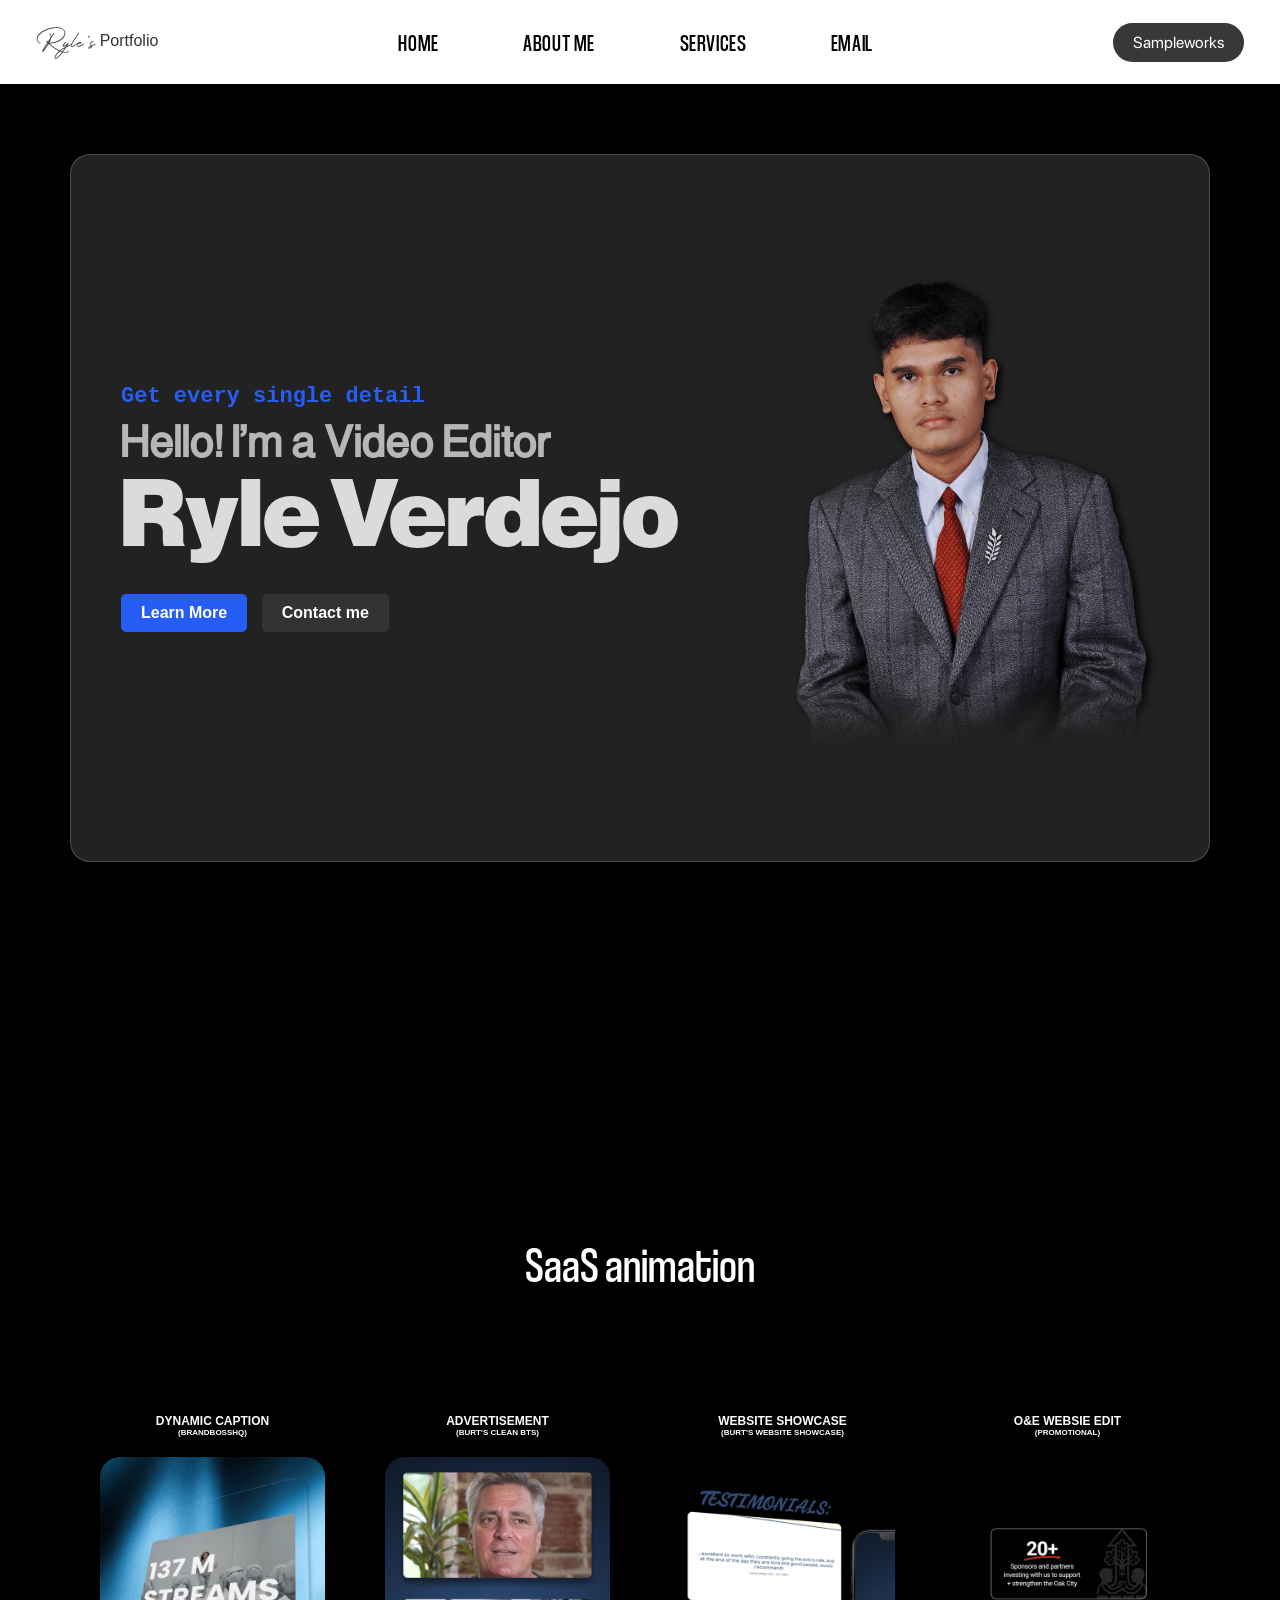
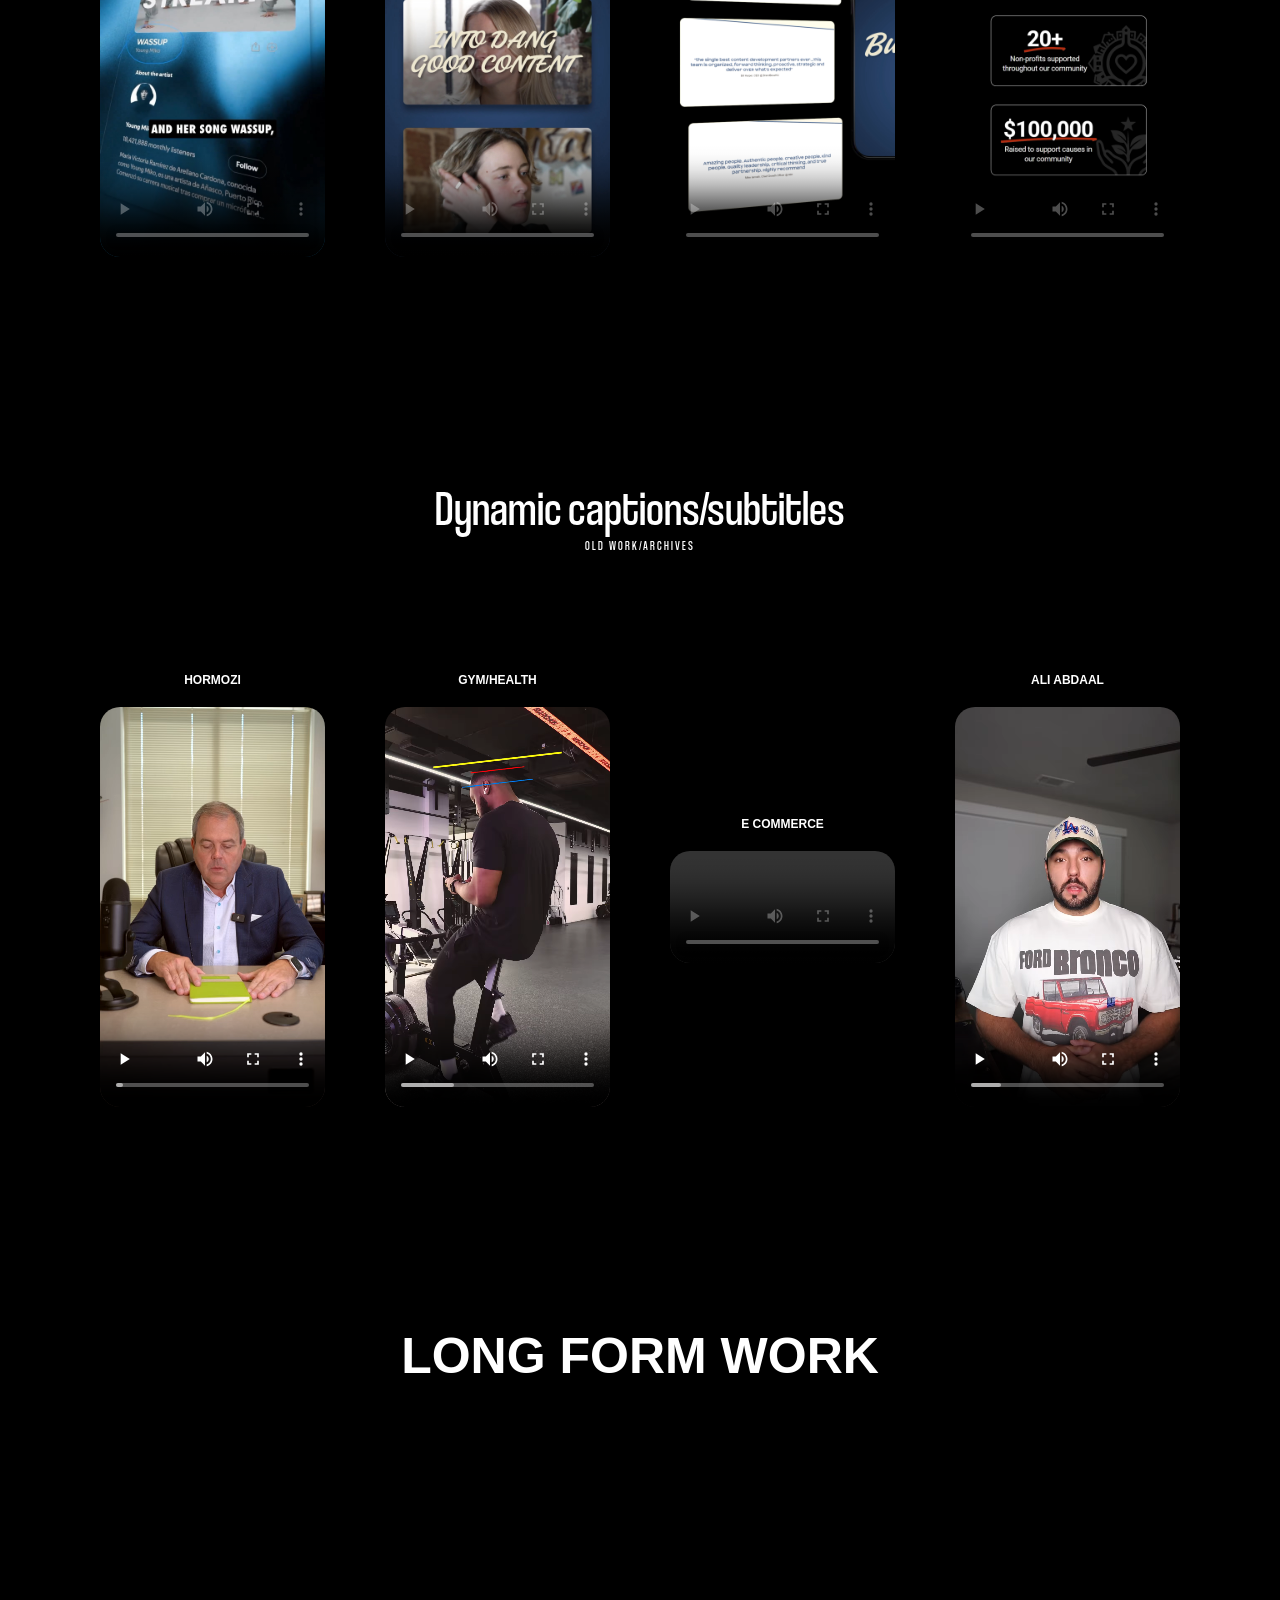
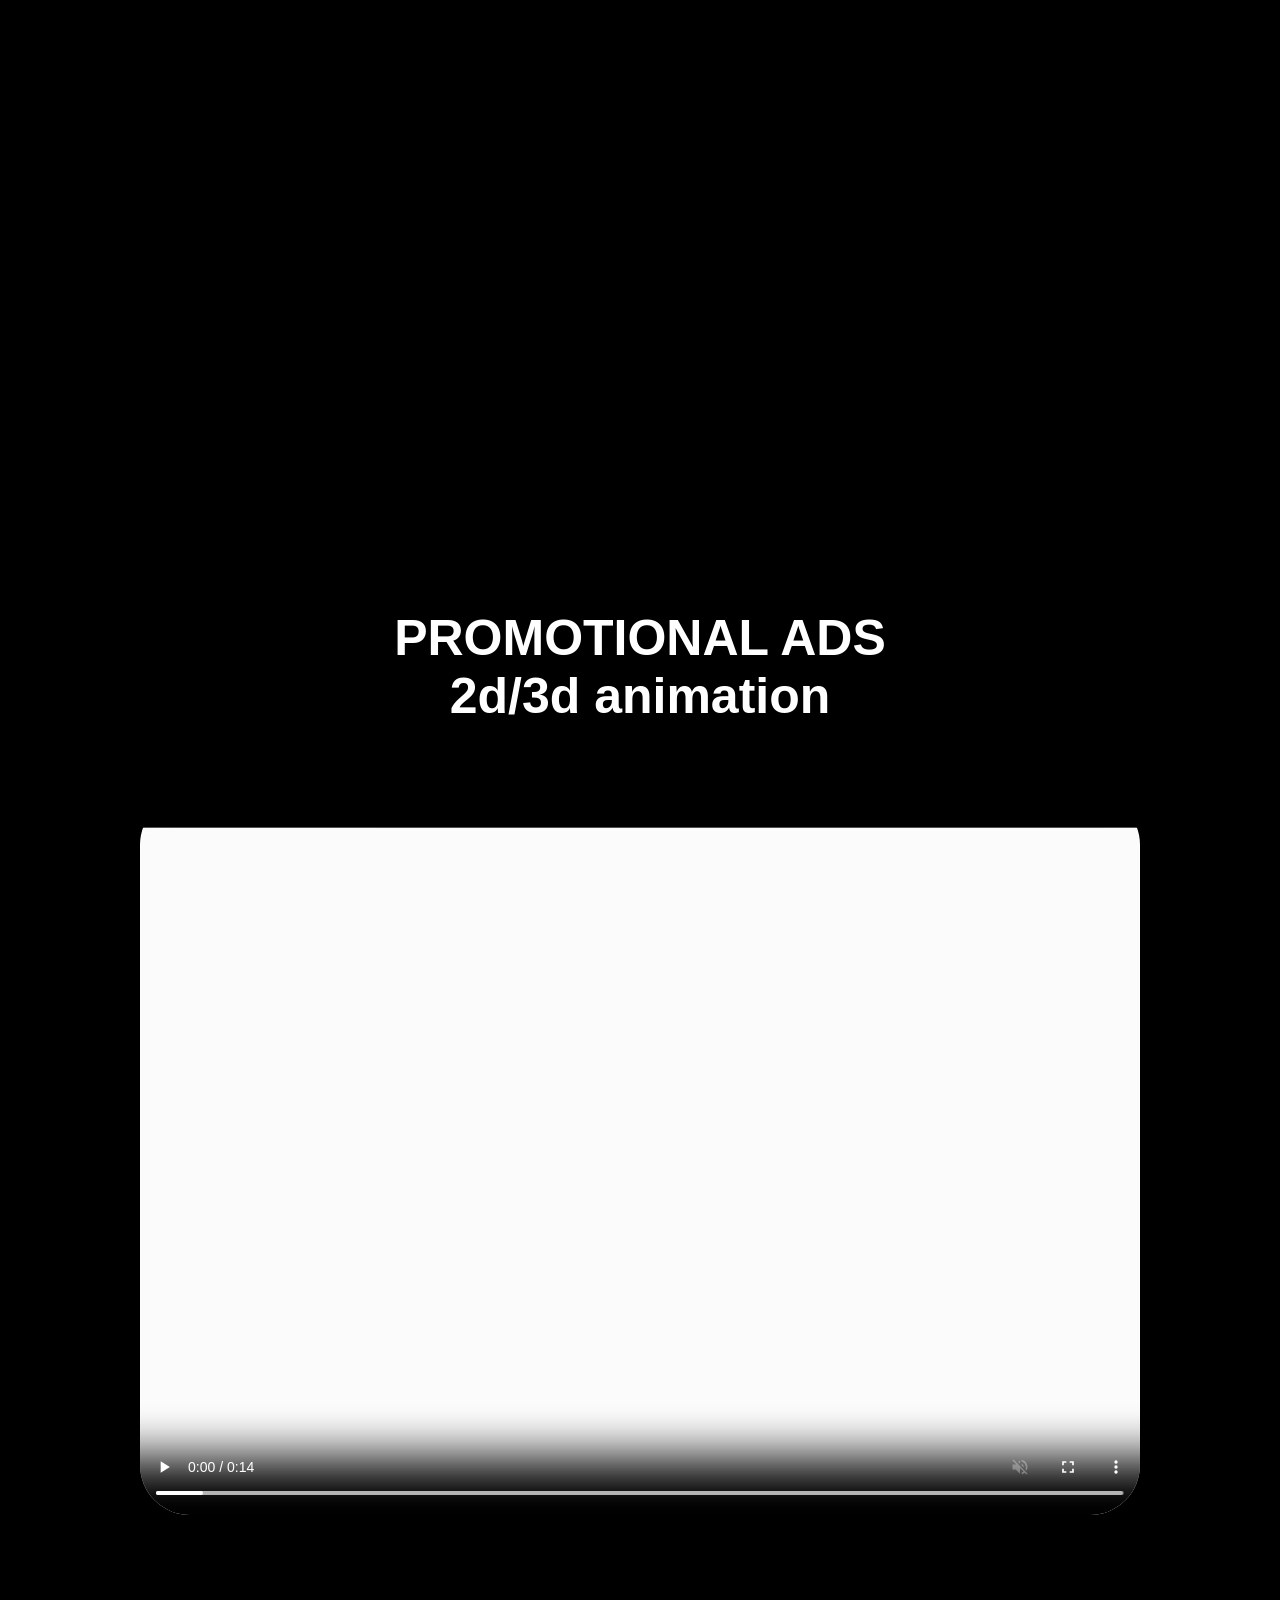
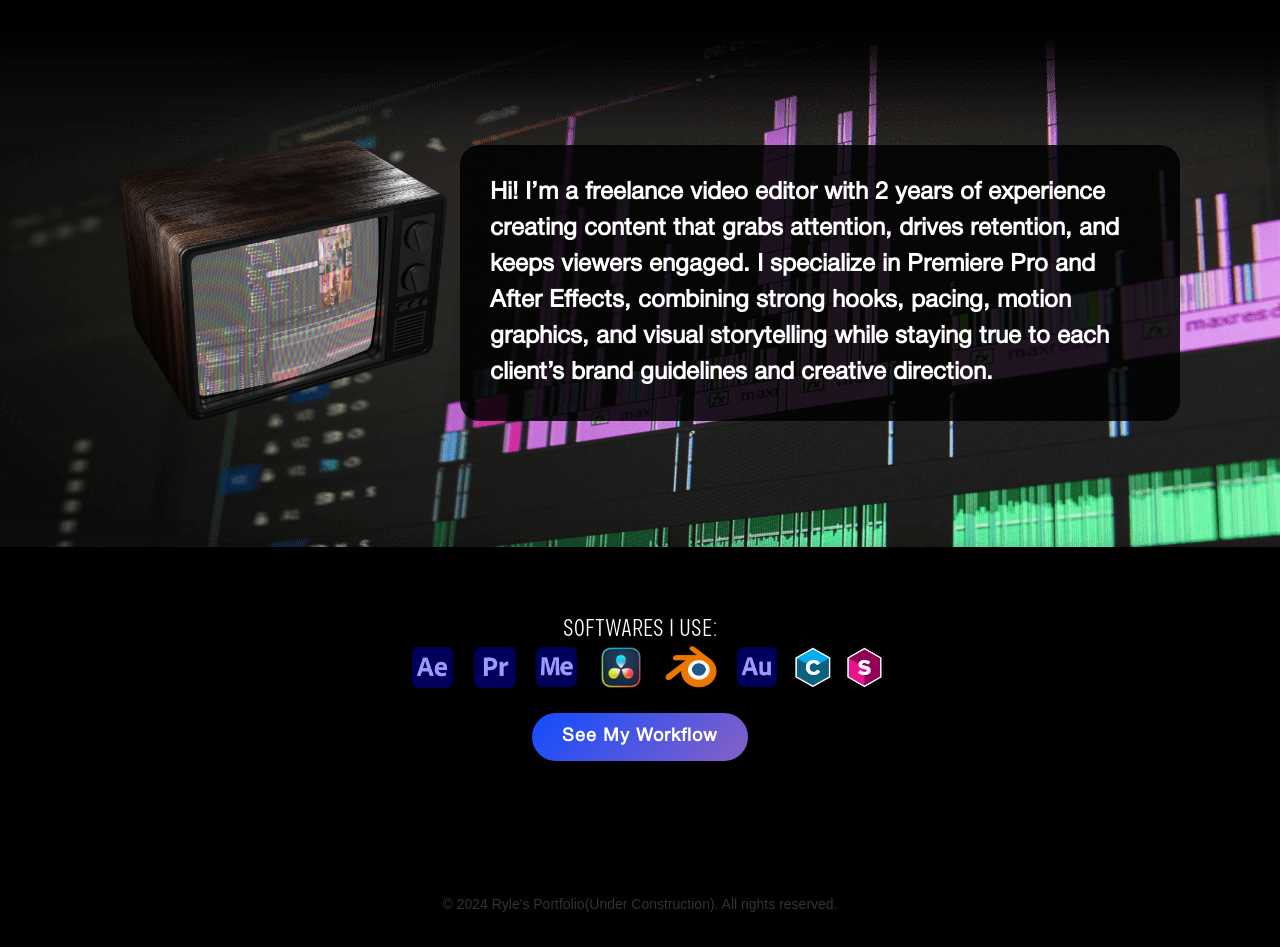
==== index.html @ 2f694807 "Update index.html" ====
<!DOCTYPE html>
<html lang="en">
<head>
    <meta name="viewport" content="width=device-width, initial-scale=1.0">
    <meta charset="UTF-8">
    <link rel="icon" type="image/png" href="IMAGES/favicons.png" sizes="192x192">
    <link rel="stylesheet" href="stylemainpage.css">
    <link rel="stylesheet" href="stylemediapage.css">
    <link rel="stylesheet" href="animationframes.css">
    <title>Ryle's Portfolio</title>
</head>
<body>

    <header>
        <p><span class="name-holder">Ryle&#39;s</span>  Portfolio</p>
        <nav class="navbar">
            <a href="index.html">home</a>
            <a href="ABOUTME.html">about&nbspme</a>
            <a href="SERVICES.html">services</a>
            <a href="mailto:devascreamyt@gmail.com">email</a>
        </nav>
        <a onclick="location.href='#styles-target'" class="cta-button">Sampleworks</a>
    </header>

    <div class="vidbgfr">
        <video autoplay loop muted plays-inline class="BackgroundVideo">
            <source src="IMAGES/Main 2 1.mp4" type="video/mp4" alt="background video">
        </video>
        </div>

    <section class="container">
        <div class="vidbg">
        <video autoplay loop muted plays-inline class="video-back">
            <source src="IMAGES/Comp 1.mp4" type="video/mp4" alt="background video">
        </video>
        <div class="hero">
            <div class="hero-text">
            <h5>Get every single detail</h5>
            <h1>Hello! I'm a Video Editor</h1>
            <h2>Ryle Verdejo</h2>
               <div class="hero-buttons">
                   <a href="ABOUTME.html" class="learn-more">Learn More</a>
                   <a href="mailto:devascreamyt@gmail.com" class="hire-me">Contact me</a>
               </div>
            </div>
            <div class="hero-image">            
                 <img src="IMAGES\dddd.png" alt="image of me">
            </div>
        </div>
    </div>
    </section>

    <section class="styles-container" id="styles-target">
    <div class="vids-title">
        <p>SaaS animation</p>
    </div>
        <div class="videocon">
            <div class="vidscontainer">
                <div class="vid-con">
                    <div class="overlaytext">
                        <h1>DYNAMIC CAPTION</h1>
                        <h4>(BrandBossHQ)</h4>
                    </div>
                <video loop class="first" poster="IMAGES/SAAS/thmbnl/Bbhq  Gap Video V2.mp4_snapshot_00.17.553.jpg" 
                controls controlsList="nodownload" oncontextmenu="return false;">
                    <source src="IMAGES/SAAS/Bbhq  Gap Video V2.mp4" type="video/mp4">
                    Your browser does not support the video tag.
                </video>
                </div>
                
                <div class="vid-con">
                    <div class="overlaytext">
                        <h1>ADVERTISEMENT</h1>
                        <h4>(Burt's Clean BTS)</h4>
                    </div>
                <video loop class="second" poster="IMAGES/SAAS/thmbnl/Burt's Clean Bts.mp4_snapshot_00.05.874.jpg" 
                controls controlsList="nodownload" oncontextmenu="return false;">
                    <source src="IMAGES/SAAS/Burt's Clean BTS.mp4" type="video/mp4">
                    Your browser does not support the video tag.
                </video>
                </div>

                <div class="vid-con">
                    <div class="overlaytext">
                        <h1>WEBSITE SHOWCASE</h1>
                        <h4>(Burt's Website Showcase)</h4>
                    </div>
                <video loop class="third" poster="IMAGES/SAAS/thmbnl/Burt's- Website Showcase V2.mp4_snapshot_00.19.311.jpg" 
                controls controlsList="nodownload" oncontextmenu="return false;">
                    <source src="IMAGES/SAAS/Burt's- Website Showcase V2.mp4" type="video/mp4">
                    Your browser does not support the video tag.
                </video>
                </div>

                <div class="vid-con">
                    <div class="overlaytext">
                        <h1>O&E&nbspWEBSIE&nbspEDIT</h1>
                        <h4>(PROMOTIONAL)</h4>
                    </div>
                <video loop class="fourth" poster="IMAGES/SAAS/thmbnl/O&E Website Edit 1.mp4_snapshot_00.02.558.jpg"
                controls controlsList="nodownload" oncontextmenu="return false;">
                    <source src="./IMAGES/SAAS/O&E Website Edit 1.mp4" type="video/mp4">
                    Your browser does not support the video tag.
                </video>
                </div>
            </div>
        </div>
    </section>

    <section class="styles-container" id="styles-target">
    <div class="vids-title">
        <p>Dynamic captions/subtitles</p>
        <p class="subdes">OLD&nbsp;WORK/ARCHIVES</p>
    </div>
        <div class="videocon">
            <div class="vidscontainer">

                <div class="vid-con">
                    <div class="overlaytext">
                        <h1>HORMOZI</h1>
                    </div>
                <video loop class="first" controls controlsList="nodownload" oncontextmenu="return false;">
                    <source src="IMAGES/Renders.webm" type="video/mp4">
                    Your browser does not support the video tag.
                </video>
                </div>
                
                <div class="vid-con">
                    <div class="overlaytext">
                        <h1>GYM/HEALTH</h1>
                    </div>
                <video loop class="second" controls controlsList="nodownload" oncontextmenu="return false;">
                    <source src="IMAGES/Gym7.webm" type="video/webm">
                    Your browser does not support the video tag.
                </video>
                </div>

                <div class="vid-con">
                    <div class="overlaytext">
                        <h1>E&nbspCOMMERCE</h1>
                    </div>
                <video loop class="third" controls controlsList="nodownload" oncontextmenu="return false;">
                    <source src="IMAGES/Video4revs1.webm" type="video/mp4">
                    Your browser does not support the video tag.
                </video>
                </div>

                <div class="vid-con">
                    <div class="overlaytext">
                        <h1>Ali&nbspAbdaal</h1>
                    </div>
                <video loop class="fourth" controls controlsList="nodownload" oncontextmenu="return false;">
                    <source src="./IMAGES/Hgfali2.webm" type="video/webm">
                    Your browser does not support the video tag.
                </video>
                </div>
            </div>
        </div>
    </section>
    
    <div class="promotional-longformwork">
        <h1>LONG&nbspFORM&nbspWORK</h1>
        <iframe class="YT-VIDEO" width="1280" height="720" src="https://www.youtube-nocookie.com/embed/3BoV6iUyVvk?si=xBl_cCiEMgSk_nOb" title="YouTube video player" frameborder="0" allow="accelerometer; autoplay; clipboard-write; encrypted-media; gyroscope; picture-in-picture; web-share" referrerpolicy="strict-origin-when-cross-origin" allowfullscreen></iframe>
    </div>

    <div class="promotional">
        <h1>PROMOTIONAL&nbspADS</h1>
        <h3>2d/3d&nbspanimation</h3>
        <video autoplay loop muted class="myanimation" controls controlsList="nodownload" oncontextmenu="return false;">
            <source src="IMAGES/gotyme.webm" type="video/mp4">
            Your browser does not support the video tag.
        </video>
    </div>

    <section class="aboutme-container">
        <div class="abtimg">
            <img src="IMAGES/ABOUTME.png">
        </div>
        <div>
            <div class="abtme-text">
                <h1>Hi! I’m a freelance video editor with 2 years of experience creating content that grabs attention, 
                    drives retention, and keeps viewers engaged. I specialize in Premiere Pro and After Effects, combining 
                    strong hooks, pacing, motion graphics, and visual storytelling while staying true to each 
                    client’s brand guidelines and creative direction.
                </h1>
            </div>
        </div>
    </section>

    <section class="appsimages-container">
        <p>softwares i use:</p>
        <div class="appsimages">
             <img src="IMAGES/AELOGO.png" class="ae">
             <img src="IMAGES/PRLOGO.png" class="pr">
             <img src="IMAGES/MELOGO.png" class="me">
             <img src="IMAGES/DAVINCILOGO.png" class="davinci">
             <img src="IMAGES/BLENDERLOGO.png" class="blender">
             <img src="IMAGES/AULOGO.png" class="au">
             <img src="IMAGES/BCC.png" class="bcc">
             <img src="IMAGES/SAPLOGO.png" class="sap">
        </div>
        <div class="cta-con">
            <a href="#" class="cta-button3" onclick="alert('Not available for now'); return false;">
                See My Workflow
            </a>
        </div>
    </section>
    
    <footer class="footer">
        <p>&copy; 2024 Ryle's Portfolio(Under Construction). All rights reserved.</p>
    </footer>
    
    

</body>
</html>
---- stylemainpage.css ----
@font-face {
    font-family: 'coolvetica';
    font-style: normal;
    src: url(FONTS/FONT/coolvetica\ condensed\ rg.otf)
}
@font-face {
    font-family: 'sfpro';
    src: url(FONTS/FONT/SFPRODISPLAYREGULAR.OTF);
}

@font-face {
    font-family: 'hdcolton';
    src: url(FONTS/FONT/HDColton-CompLight.otf);
}

@font-face {
    font-family: 'helvetica';
    src: url(FONTS/FONT/HelveticaNeueRoman.otf);
}

@font-face {
    font-family: 'brothersignature';
    src: url(FONTS/FONT/BrotherSignature-7BWnK.otf);
}

@font-face {
    font-family: 'EuropaBold';
    src: url(FONTS/FONT/EuropaGroteskSH-Bol.otf);
}

@font-face {
    font-family: 'EuropaRegular';
    src: url(FONTS/FONT/EuropaGroteskSH-Reg.otf);
}

html {
    scroll-behavior: smooth;
}

* {
    margin: 0;
    max-width: 100%;
    box-sizing: border-box;
}

body {
    touch-action: auto;
    font-family: Arial, sans-serif;
    background-color: #000000;
    color: #333;
}

/* Header */
header {
    position: sticky;
    top: 0;
    z-index: 1000;
    background-color: #ffffff;
    display: flex;
    justify-content: center;
    align-items: center;
    padding: 20px;
}

header p {
    position: relative;
    right: 200px;
}

.name-holder {
    font-family: 'brothersignature';
    color: rgb(56, 56, 56);
    font-size: 26px;
}

.navbar a {
    color: #000000;
    letter-spacing: 0.6px;
    font-family: 'coolvetica';
    font-size: 1.5em;
    text-transform: uppercase;
    margin: 0 30px;
    text-decoration: none;
    background-color: #ffffff;
    padding: 10px;
    border-radius: 50px;
    transition: all 0.3s ease-in-out;
    cursor: pointer;
    position: relative;
}

.navbar a:hover {
    padding: 10px;
    border-radius: 50px;
}

.navbar a::after {
    content: "";
    position: absolute;
    left: 50%;
    bottom: 5px;
    width: 3px;
    height: 3px;
    background-color: black;
    border-radius: 50%;
    opacity: 0;
    transition: opacity 0.3s ease-in-out, transform 0.3s ease-in-out;
    transform: translateX(-50%) scale(0);
}

.navbar a:hover::after {
    opacity: 1;
    transform: translateX(-50%) scale(1);
}

.cta-button {
    position: relative;
    left: 200px;
    font-family: 'sfpro';
    background-color:#383838;
    color: #ffffff;
    padding: 10px 20px;
    border-radius: 50px;
    text-decoration: none;
    cursor: pointer;
    transition: 0.2s ease-in-out;
}

.cta-button:hover{
    background-color:#00005b;
    color: #9a9aff;
}

.vidbgfr {
    position: absolute;
    width: 200%;
    height: 1000px;        /* set to whatever height you want this hero section to be */
    overflow: hidden;
    background: #000;
    opacity: 15%;
}

.BackgroundVideo {
    position: absolute;
    top: 0;
    left: 0;
    width: 100%;
    height: 100%;
    object-fit: cover;    /* fills the section completely, cropping if needed */
}

.vidbg {
    position: relative;
    display: block;
}

.video-back {
    justify-content: center;
    align-items: center;
    position: absolute;
    right: 0;
    bottom: 0;
    z-index: -1;
}

.container {
    width: 100%;
    max-width: 1200px;
    margin: 0 auto;
    margin-top: 40px;
    padding: 30px;
    text-align: center;
    animation: popOut-1 0.4s ease;
}


.hero {
    display: flex;
    align-items: center;
    justify-content: space-between;
    padding: 50px;
    background-color: #ffffffab;
    border-radius: 10px;
    box-shadow: 0 4px 8px rgba(0, 0, 0, 0.1);
    margin-bottom: 30%;

    background: rgba(255, 255, 255, 0.134);   /* transparent white tint */
    backdrop-filter: blur(12px);              /* blurs the video behind it */
    -webkit-backdrop-filter: blur(12px);      /* Safari support */
    border-radius: 20px;                      /* rounded corners, typical of glass UI */
    border: 1px solid rgba(255, 255, 255, 0.2); /* subtle edge highlight */
    box-shadow: 0 8px 32px rgba(0, 0, 0, 0.2);   /* soft depth */
}

.hero-text {
    max-width: 600px;
    text-align: left;
}

.hero h5 {
    font-family: monospace;
    font-size: 22px;
    color: #265df5;
    margin-bottom: 10px;
}

.hero h1 {
    font-family: 'EuropaRegular';
    font-stretch: wider;
    letter-spacing: 2px;
    font-size: 46px;
    color: #b8b7b7;
}
.hero h2 {
    font-family: 'EuropaBold';
    font-size: 100px;
    color: #dbdbdb;
    margin-bottom: 20px;
}

.hero-buttons a {
    display: inline-block;
    margin-right: 10px;
    padding: 10px 20px;
    border-radius: 5px;
    cursor: pointer;
    text-decoration: none;
    font-weight: bold;
    color: #fff;
}

.learn-more {
    background-color: #265df5;
    transition: 0.2s ease-in-out;
}

.learn-more:hover {
    background-color: #570000;
    opacity: 50%;
    scale: 80%;
}

.hire-me {
    background-color: #333;
    transition: 0.2s ease-in-out;
}

.hire-me:hover {
    background-color: #110096ac;
    opacity: 50%;
    scale: 80%;
}

/* Image styling */
.hero-image img {
    width: 400px;
    border-radius: 10px;
    align-items: center;
}

/* for animation*/
.styles-container, .promotional, .appsimages-container {
    animation: popOut-2 ease-in-out;
    animation-timeline: view();
    animation-range: entry 0%;
}

.styles-container {
    margin-bottom: 100px;
    background-image: linear-gradient(to bottom);
}

.vids-title {
    position: relative;
}

.vids-title p {
    font-family: 'coolvetica', sans-serif; /* fallback if custom font fails */
    font-size: 50px;
    color: #fff;
    text-align: center;
}

.vids-title .subdes {
    font-size: 13px;
    letter-spacing: 2px;
}

.videocon {
    display: flex;
    justify-content: center; 
    align-items: center; 
}

.vidscontainer video {
    display: block;
    width: 100%;
    height: auto;          /* keeps the video's own shape, no stretching */
    max-height: 80vh;      /* stops tall vertical videos from running off screen */
    object-fit: contain;
    border-radius: 20px;
    background: #000;
}

.vidscontainer {
    padding: 100px;
    
    padding-bottom: 100px;
    display: flex;
    justify-content: center; 
    align-items: center;
    gap: 60px;
}

.vid-con{
    position: relative;
    width: 100%;
    max-width: 600px; /* Adjust as needed */
    margin: 20px auto;
}

.vid-con {
    position: relative;
    width: 100%;
    max-width: 600px;
    margin: 20px auto;
}

.vid-con video {
    display: block;
    width: 100%;
    height: auto;          /* keeps the video's own shape, no stretching */
    max-height: 80vh;      /* stops tall vertical videos from running off screen */
    object-fit: contain;
    border-radius: 20px;
    background: #000;
}

.overlaytext {
    position: relative;
    text-align: center;
    color: rgb(255, 255, 255);
    text-transform: uppercase;
    margin-bottom: 20px;
    font-size: 8px;
}

.first, .second, .third, .fourth {
    display: block;
    width: 100%;
    max-width: 300px;
    height: auto;           /* keeps the video's own shape */
    object-fit: contain;    /* never crops your edits */
    border-radius: 15px;
    background: #000;
}

.promotional-longformwork {
    position: relative;
    align-items: center;
    text-align: center;
    margin-bottom: 100px
}

.promotional-longformwork h1,h3 {
    font-size: 50px;
    top: 20px;
    color: #fff;
    vertical-align: top;
}

.YT-VIDEO {
    padding-top: 5%;
}

.promotional {
    position: relative;
    align-items: center;
    text-align: center;
    margin-bottom: 100px;
}

.promotional h1,h3 {
    font-size: 50px;
    top: 20px;
    color: #fff;
    vertical-align: top;
}

.myanimation {
    position: relative;
    margin-top: 70px;
    width: 100%;
    max-width: 1000px;
    border-radius: 50px;
}

.aboutme-container {
    background-image: url(IMAGES/videditts.png);
    background-size: 1920px 720px;
    display: flex;
    justify-content: center;
    align-items: center;
    padding: 100px;
    margin: 0 auto; 
    max-width: 2000px; 
}

.abtimg img{
    width: 160%;
    margin-left: -100px;
    max-width: 5000px;
}

.abtme-text {
    background-color: #000000db;
    line-height: 36px;
    border-radius: 20px;
    padding: 30px;
    font-family: 'helvetica';
    color: #fff;
}

.appsimages-container {
    max-width: 2000px;
    display: block;
    margin: 0 auto;
    padding-top: 5%;
}

.appsimages-container p {
    text-transform: uppercase;
    font-size: 24px;
    font-family: 'hdcolton';
    color: #fff;
    text-align: center;
    justify-content: center;
}

.appsimages {
    display: flex;
    align-items: center;
    justify-content: center;
}

.ae {
    width: 5%;
    margin-left: 10px;
    margin-right: 0px;
}

.pr {
    width: 3.25%;
    margin-left: 10px;
    margin-right: 10px;
}

.me {
    width: 3.2%;
    margin-left: 10px;
    margin-right: 10px;
}

.davinci {
    width: 3.8%;
    margin-left: 10px;
    margin-right: 10px;
}

.blender {
    width: 4%;
    margin-left: 10px;
    margin-right: 10px;
}

.au {
    width: 3.2%;
    margin-left: 10px;
    margin-right: 10px;
}

.bcc {
    width: 4%;
    margin-left: 0px;
    margin-right: 0px;
}

.sap {
    width: 4%;
    margin-left: 0px;
    margin-right: 0px;
}

.cta-con {
    text-align: center;
    padding-top: 20px;
    padding-bottom: 100px;
}

.cta-button3 {
    cursor: pointer;
    display: inline-block;
    padding: 15px 30px;
    letter-spacing: 1px;
    font-family: 'helvetica';
    font-size: 18px;
    font-weight: bold;
    color: white;
    background: linear-gradient(135deg, #104cff, #ff758c);
    border: none;
    border-radius: 50px;
    text-decoration: none;
    transition: all 0.2s ease-in-out;
    background-size: 200% 200%;
    box-shadow: 0 0px 0px rgba(255, 117, 140, 0.3);
}

.cta-button3:hover {
    
    transform: scale(1.05);
    box-shadow: 0 6px 15px rgba(255, 117, 140, 0.5);
    background-position: right center; 
}

.footer {
    background-color: #000000;
    color: white;
    padding:30px 0;
    text-align: center;
}

.footer a {
    color: #ffffff;
    text-decoration: none;
    margin: 0 10px;
    font-size: 14px;
}

.footer a:hover {
    text-decoration: underline;
}

.footer p {
    color: #333;
    margin: 5px 0;
    font-size: 14px;
}
---- stylemediapage.css ----
@font-face {
    font-family: 'coolvetica';
    font-style: normal;
    src: url(FONTS/FONT/coolvetica\ condensed\ rg.otf)
}
@font-face {
    font-family: 'sfpro';
    src: url(FONTS/FONT/SFPRODISPLAYREGULAR.OTF);
}

@font-face {
    font-family: 'hdcolton';
    src: url(FONTS/FONT/HDColton-CompLight.otf);
}

@font-face {
    font-family: 'helvetica';
    src: url(FONTS/FONT/HelveticaNeueRoman.otf);
}

@font-face {
    font-family: 'brothersignature';
    src: url(FONTS/FONT/BrotherSignature-7BWnK.otf);
}

@font-face {
    font-family: 'EuropaBold';
    src: url(FONTS/FONT/EuropaGroteskSH-Bol.otf);
}

@font-face {
    font-family: 'EuropaRegular';
    src: url(FONTS/FONT/EuropaGroteskSH-Reg.otf);
}


@media (max-width: 768px) {

    html, body {
    overflow-x: hidden;
    max-width: 100%;
}

* {
    box-sizing: border-box;
}
    header {
        flex-direction: column;
        position: sticky;
        top: 0;
        z-index: 1000;
        background-color: #ffffff;
        display: flex;
        justify-content: center;
        align-items: center;
        padding: 20px;
    }

    header p, .name-holder {
        display: inline-block;
        left: 0;
        display: inline-block;
        font-size: 20px;
        display: none;
    }
     
    .navbar {
        display: flex;
        justify-content: center;
        text-decoration: none;
    }

    .navbar a {
        display: flex;
        padding: 10px;
        width: 100%;
        text-align: center;
        font-size: 25px;
        margin: 7px;
    }

    .cta-button {
        display: block;
        text-align: center;
        margin: 0px;
        left: 0;
    }
    
    .container {
        margin-top: 0;
    }

    .hero {
        flex-direction: column;
        text-align: center;
    }

    .hero h1{
        font-size: 30px;
    }

    .hero h2{
        font-size: 50px;
    }

    .hero h5{
        font-size: 18px;
    }

    .hero-buttons a {
        padding: 8px 16px;
        font-size: 12px;
    }

    .vidbg video {
        opacity: 0%;
    }

    .vidbgfr {
       position: absolute;
       width: 200%;
       height: 700px;        /* set to whatever height you want this hero section to be */
       overflow: hidden;
       background: #000;
       opacity: 15%;
    }

    .hero-image img {
        width: 60%;
        height: auto;
    }
    
    .styles-container {
        margin: 0;
        background-color: #000000;
        display: flex;
        justify-content: center;
        align-items: center;
        padding: 40px 0;
    }
    
    .vids-title {
        position: absolute;
        left: 0;
        width: 100%;
        text-align: center;
        z-index: 2;
        padding-bottom: 950px;
}

    .vids-title p {
        font-family: 'coolvetica';
        font-size: 28px;
        text-transform: uppercase;
        color: #fff;
        margin: 0;
}

    .vidscontainer {
        margin: 0;
        display: grid;
        grid-template-columns: repeat(2, 1fr); 
        grid-template-rows: repeat(2, auto); 
        gap: 40px; 
        max-width: 2000px;
        padding: 40px;
    }
    
    .titles {
        display: none;
    }

    .overlaytext h1{
        font-size: 10px;
    }

    .first,
    .second,
    .third,
    .fourth {
        width: 100%; 
        max-width: 100%;
        border-radius: 10px; 
    }

    .promotional-longformwork h1{
        font-size: 30px;
    }

    .promotional {
        margin-bottom: 0px;
    }

    .promotional h1, h3 {
        font-size: 30px;
    }

    .myanimation {
        border-radius: 0px;
        width: 100%;
    }
    
    .aboutme-container {
        background-size: cover; 
        background-position: center; 
        flex-direction: column;
        text-align: center;
        padding: 50px 20px; 
    }

    .abtimg img {
        width: 90%; 
        max-width: 300px; 
        margin: 0 auto; 
    }

    .abtme-text {
        padding: 20px; 
        font-size: 10px; 
        line-height: 28px;
    }

    .appsimages-container p{
        text-transform: uppercase;
        font-size: 50px;
        font-family: 'hdcolton';
        color: #fff;
        text-align: center;
        justify-content: center;
    }

    .appsimages {
        display: flex;
        flex-wrap: wrap; 
        justify-content: center;
        align-items: center;
        gap: 15px; 
    }
    
    .appsimages img {
        min-width: 20px; 
        min-height: 20px; 
        object-fit: contain; 
        display: flex; 
    }
    
    .ae {
        width: 6%;
        margin-left: 0;
        margin-right: -5px;
    }

    .pr {
        width: 3.25%;
        margin-left: 0;
        margin-right: 0;
    }
    
    .me {
        width: 3.2%;
        margin-left: 0;
        margin-right: 0;
    }
    
    .davinci {
        width: 3.8%;
        margin-left: 0;
        margin-right: 0;
    }
    
    .blender {
        width: 4%;
        margin-left: 0;
        margin-right: 0;
    }
    
    .au {
        width: 3.2%;
        margin-left: 0;
        margin-right: -5px;
    }
    
    .bcc {
        width: 5%;
        margin-left: 0;
        margin-right: -5px;
    }
    
    .sap {
        width: 5%;
        margin-left: -5px;
        margin-right: -10px;
    }

    .cta-con {
        text-align: center;
        padding-top: 20px;
        padding-bottom: 100px;
    }

    .cta-button3 {
        width: 80%; 
        font-size: 16px; 
        padding: 12px 20px;
    }

    .footer {
        text-align: center;
    }

    .footer div {
        display: flex;
        flex-direction: column;
        gap: 10px;
    }
}
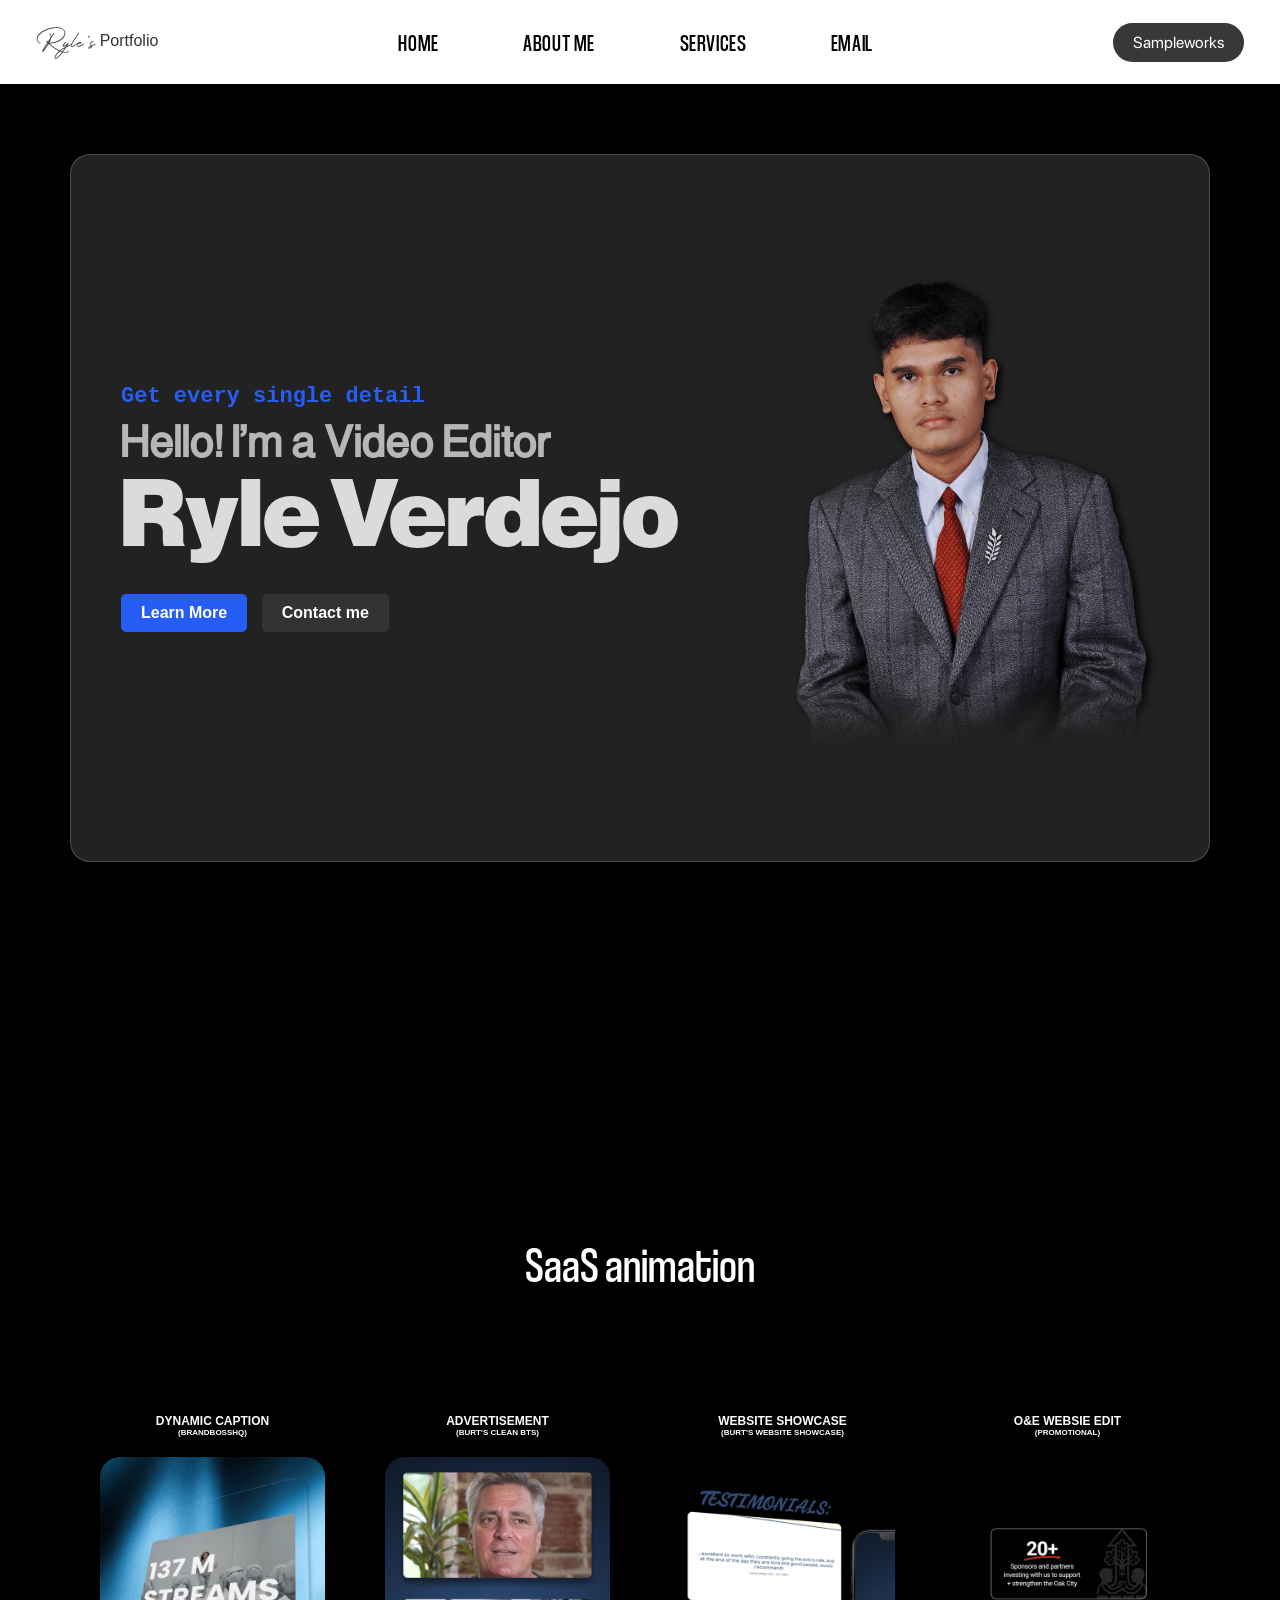
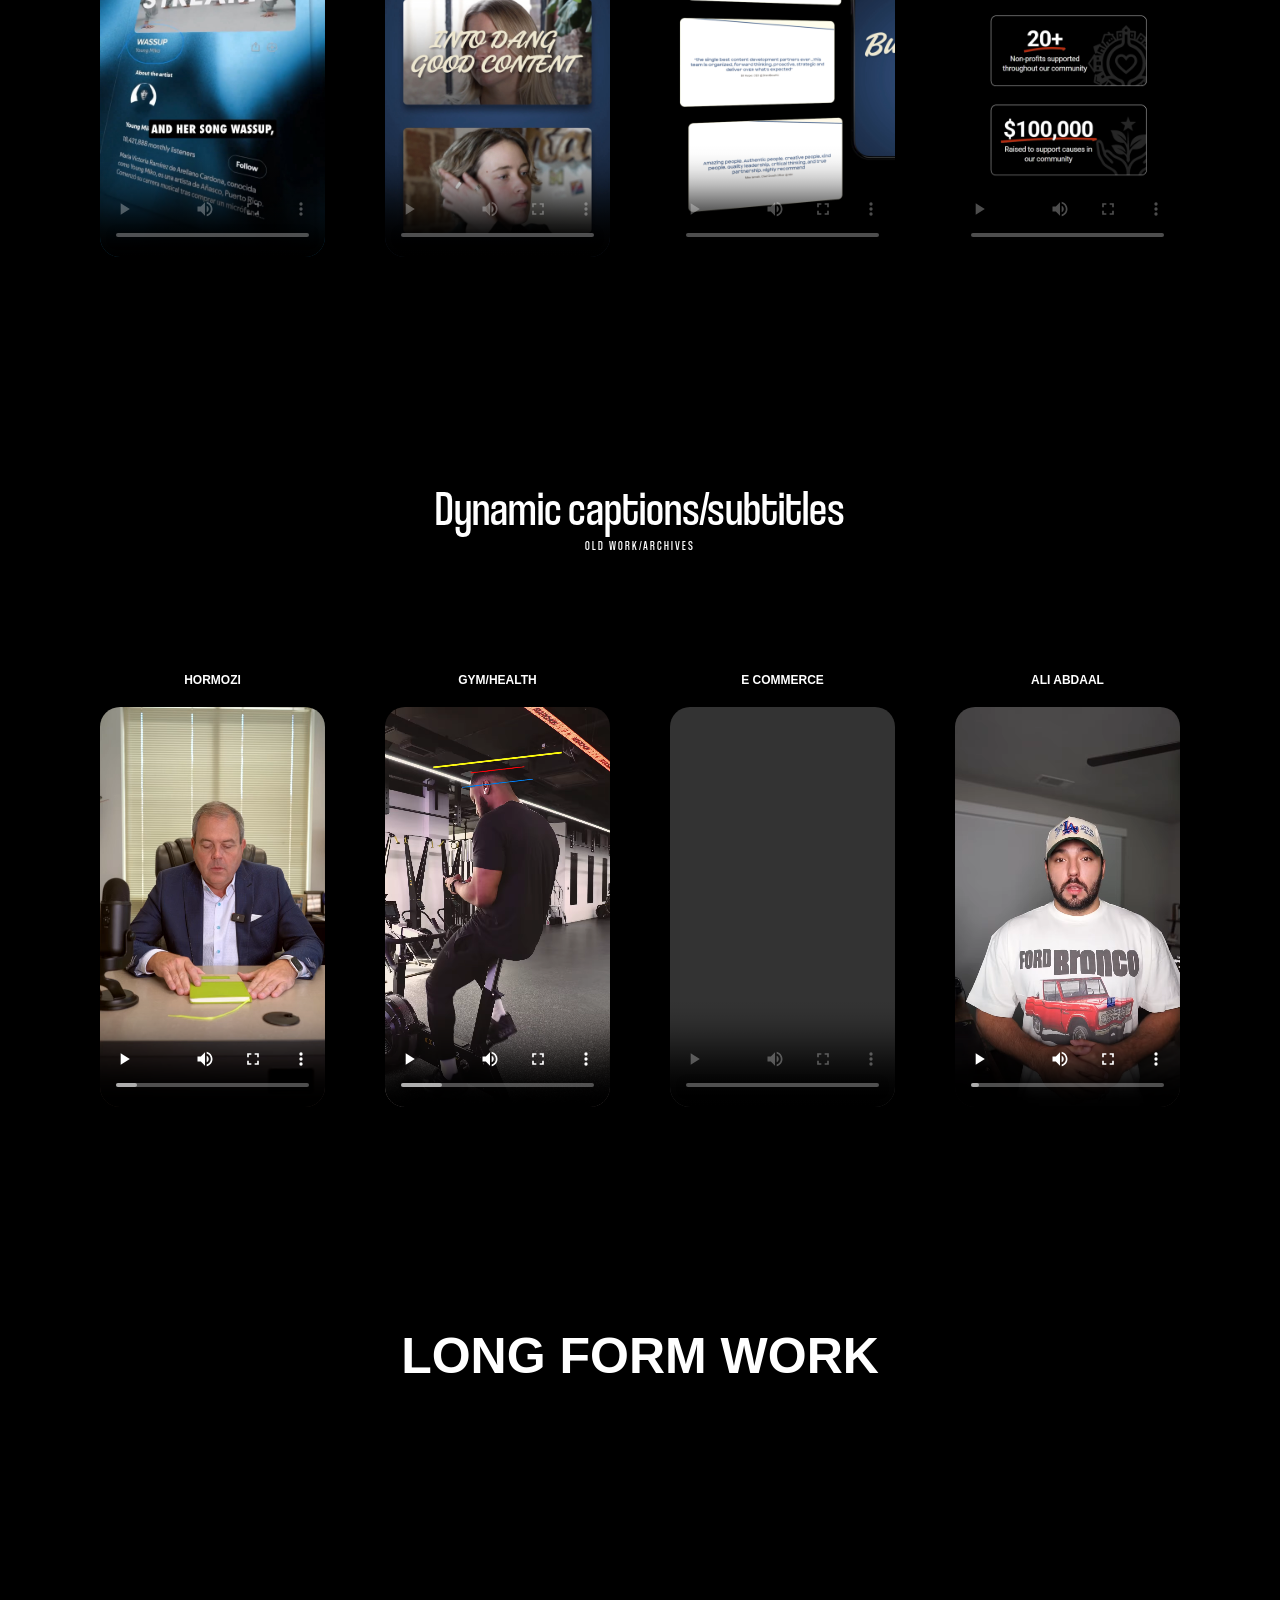
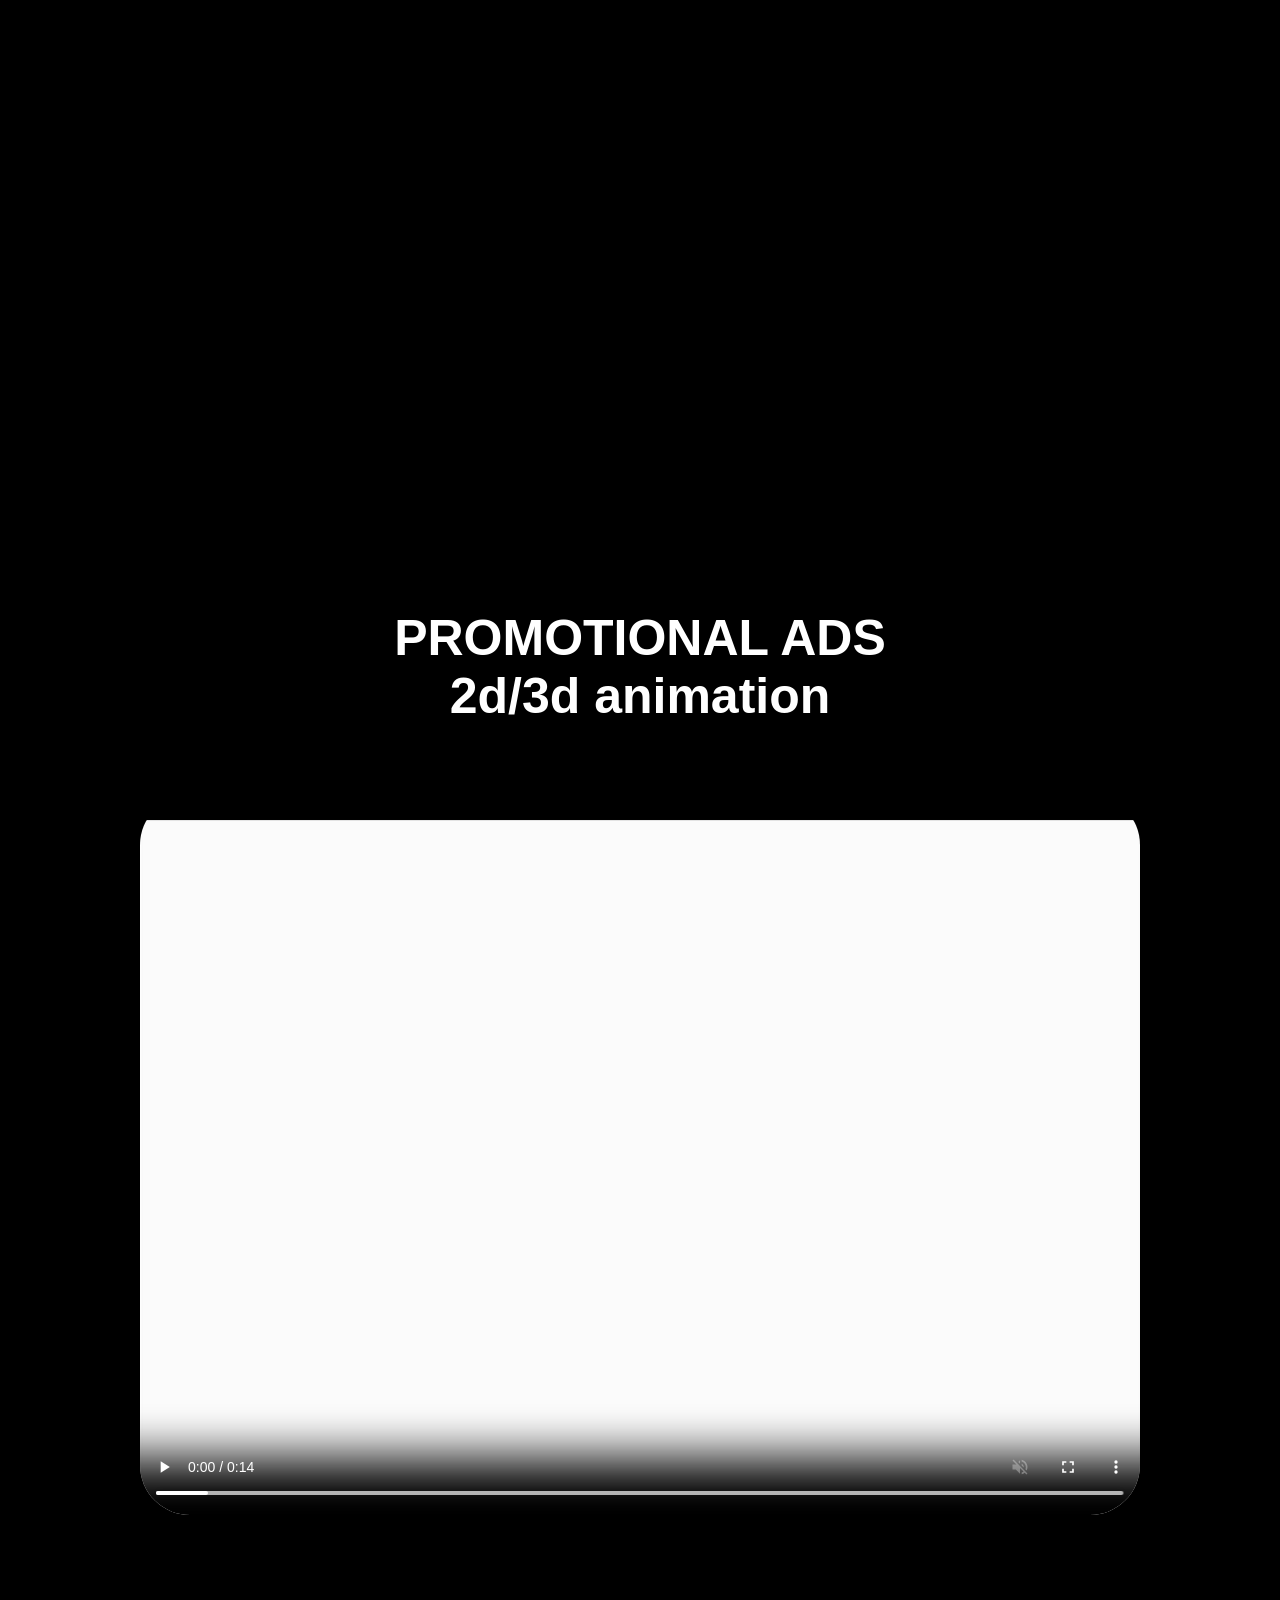
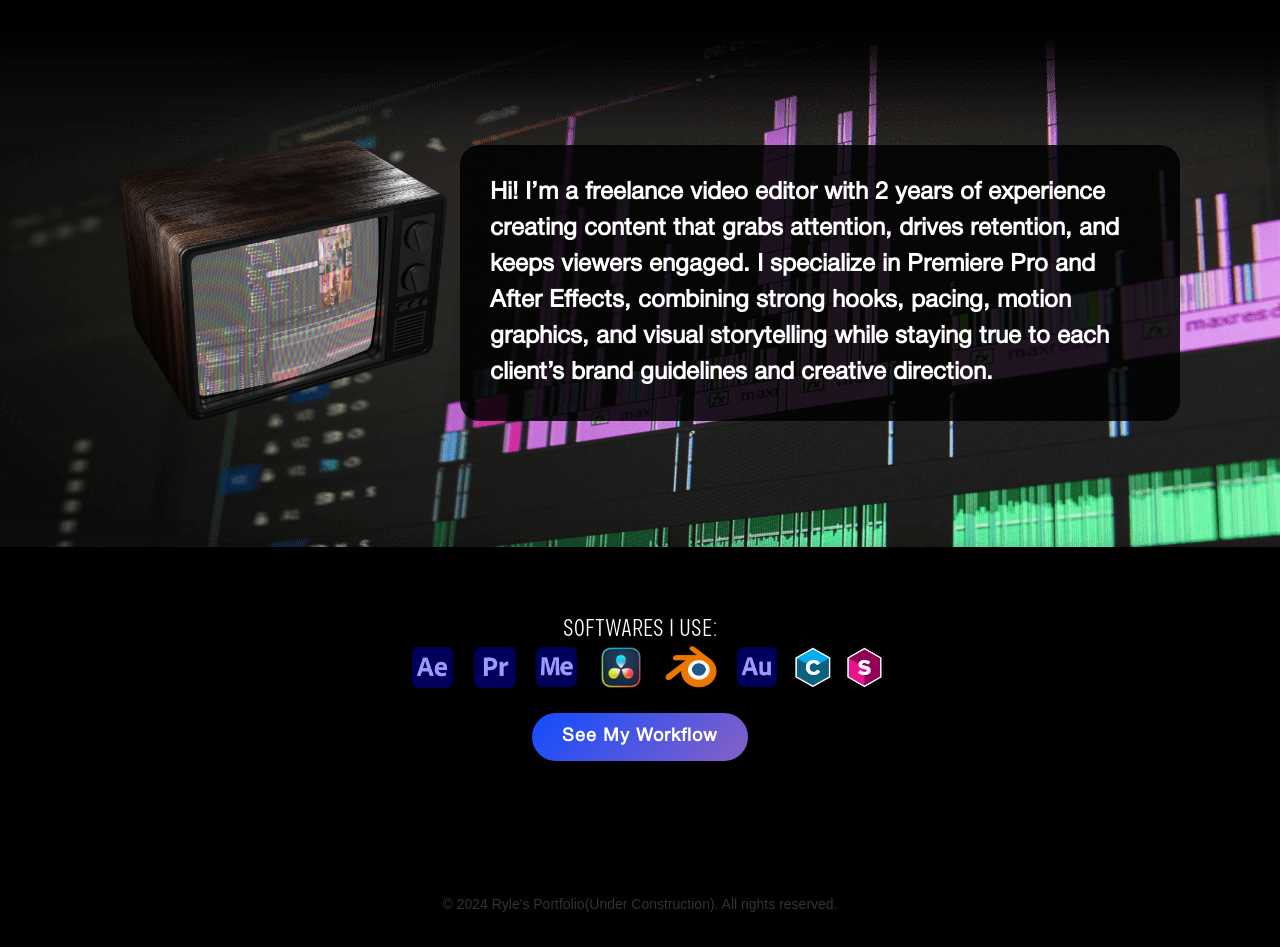
==== commit e4aae413: "Update index.html" ====
--- a/index.html
+++ b/index.html
@@ -75,7 +75,7 @@
                     </div>
                 <video loop class="second" poster="IMAGES/SAAS/thmbnl/Burt's Clean Bts.mp4_snapshot_00.05.874.jpg" 
                 controls controlsList="nodownload" oncontextmenu="return false;">
-                    <source src="IMAGES/SAAS/Burt's Clean BTS.mp4" type="video/mp4">
+                    <source src="IMAGES/SAAS/Burt's Clean Bts.mp4" type="video/mp4">
                     Your browser does not support the video tag.
                 </video>
                 </div>
--- a/stylemainpage.css
+++ b/stylemainpage.css
@@ -295,10 +295,11 @@
 .vidscontainer video {
     display: block;
     width: 100%;
-    height: auto;          /* keeps the video's own shape, no stretching */
-    max-height: 80vh;      /* stops tall vertical videos from running off screen */
-    object-fit: contain;
-    border-radius: 20px;
+    max-width: 300px;
+    aspect-ratio: 9 / 16;   /* match your video: 16 / 9 for landscape, 1 / 1 for square */
+    height: auto;
+    object-fit: cover;      /* or "contain" if you don't want cropping */
+    border-radius: 15px;
     background: #000;
 }
 
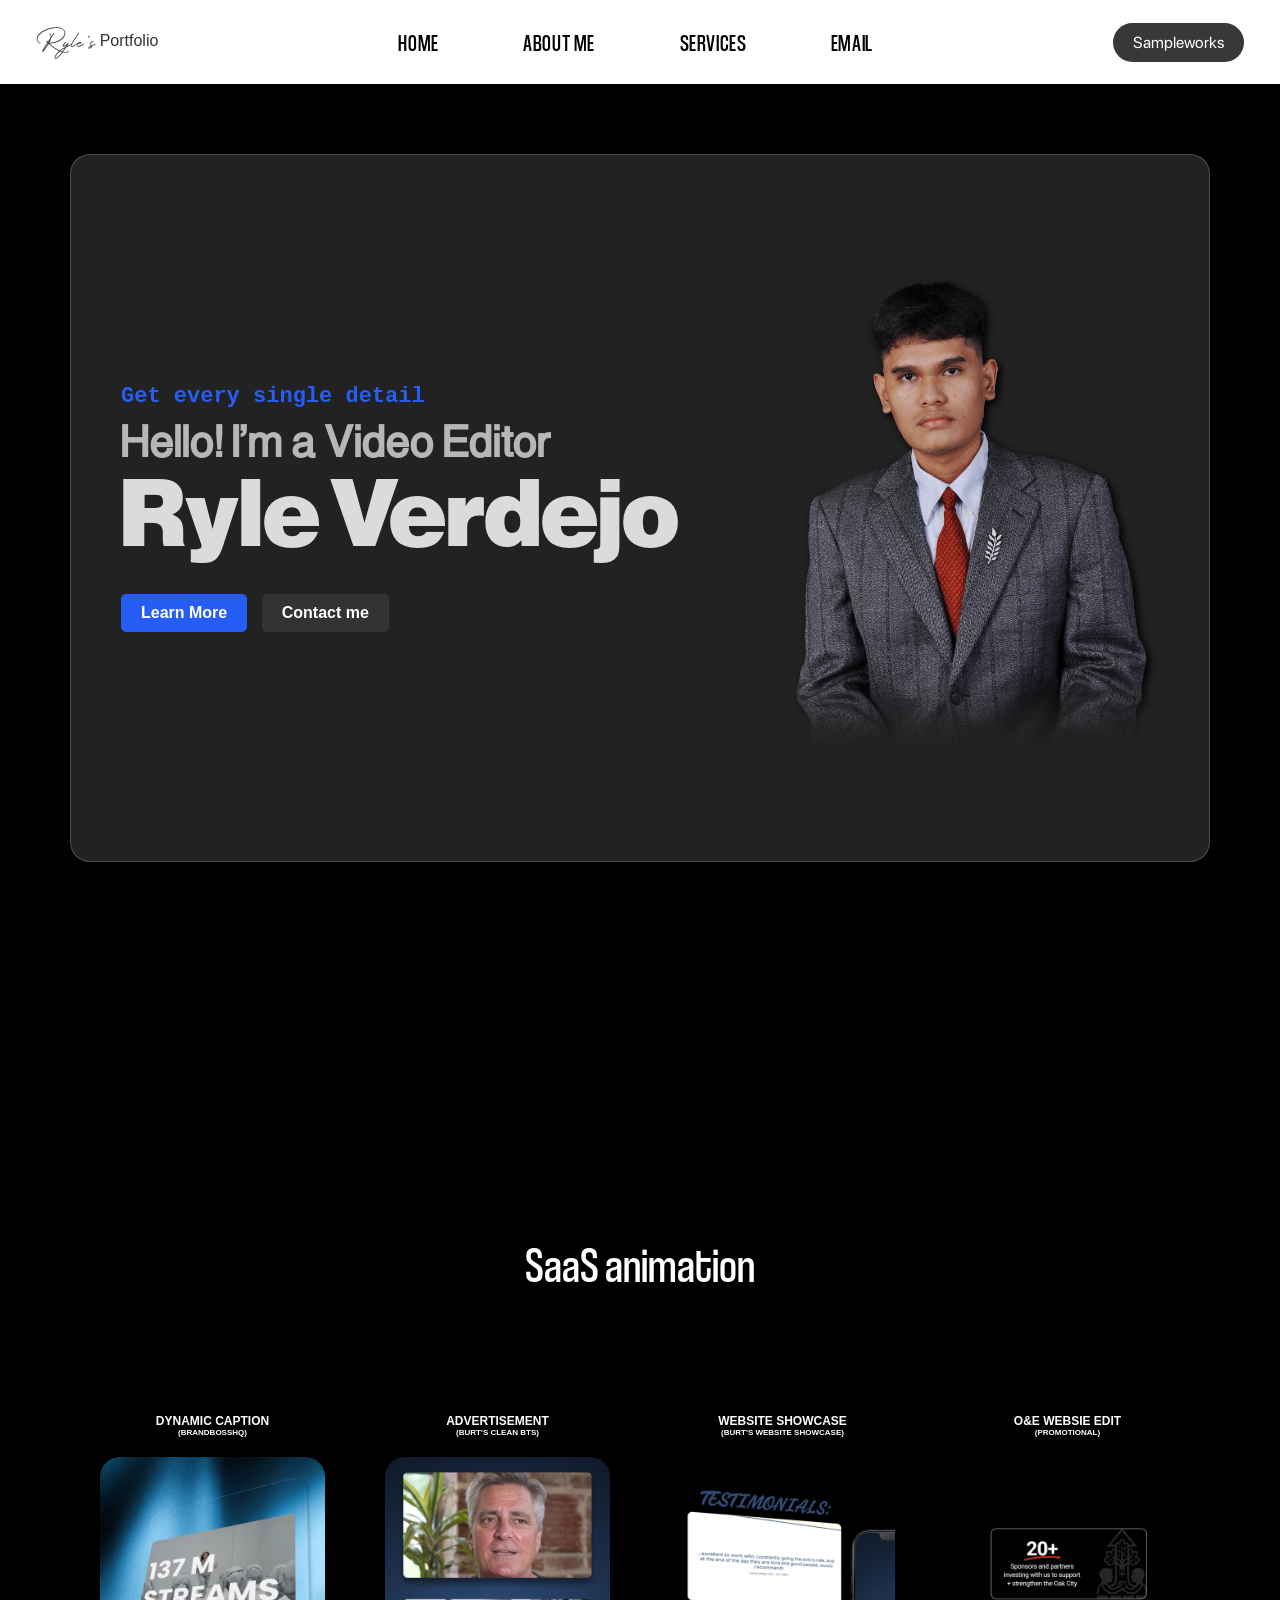
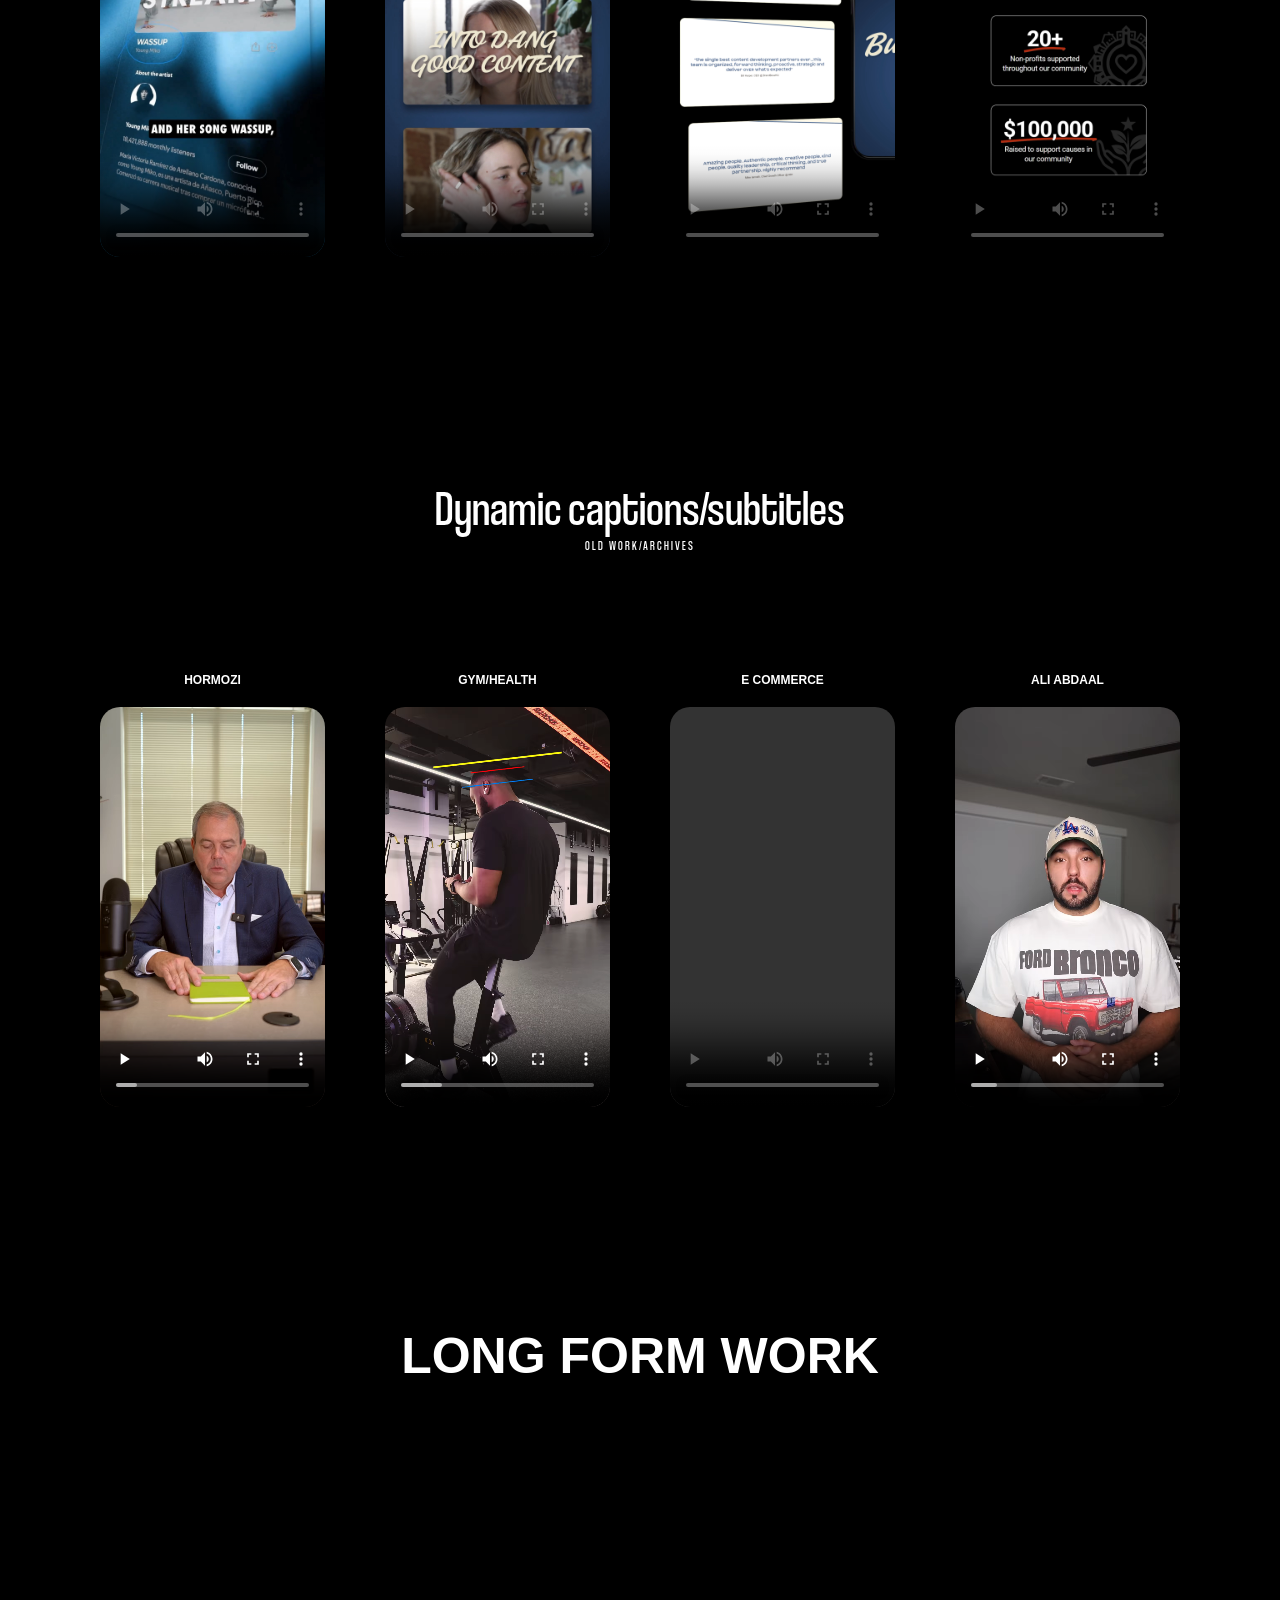
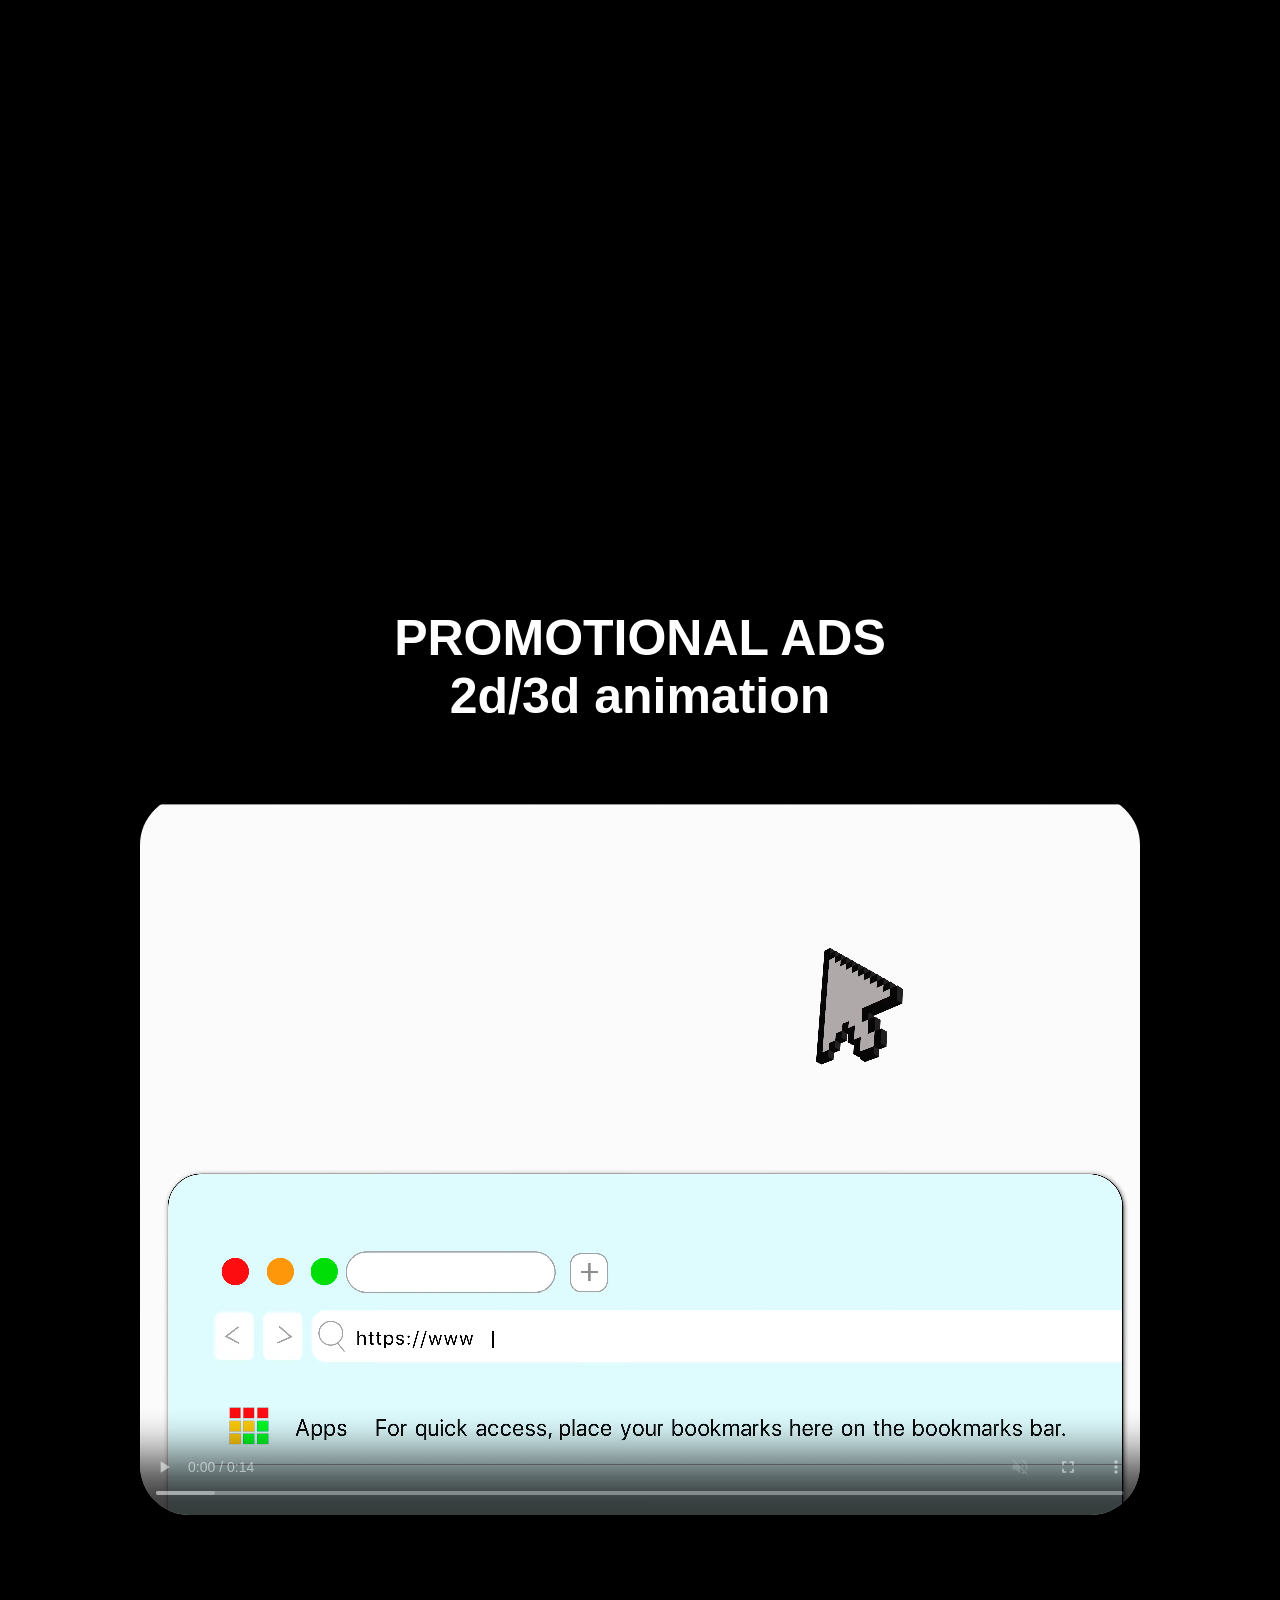
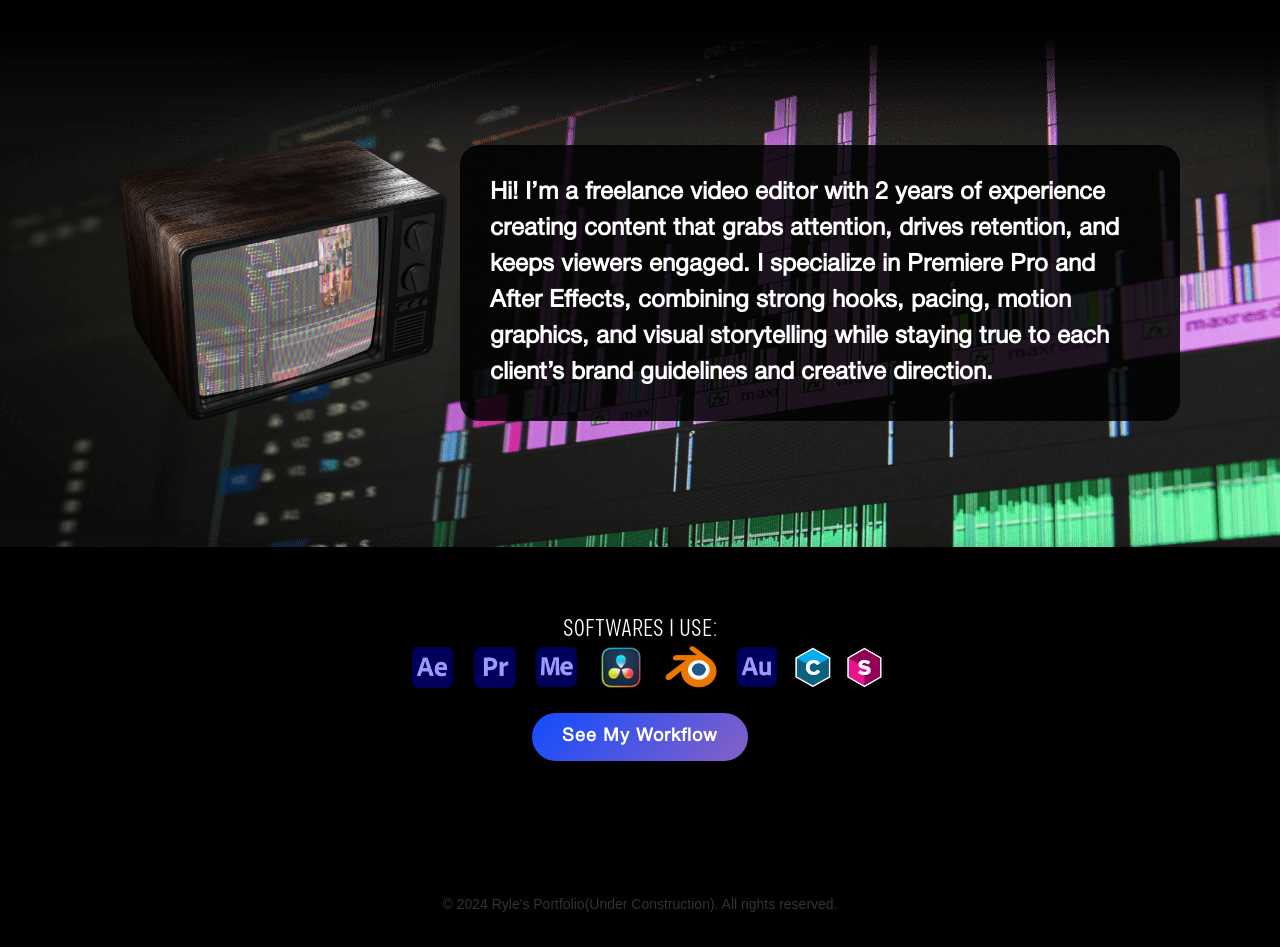
==== commit 61d604e9: "Update index.html" ====
--- a/index.html
+++ b/index.html
@@ -23,14 +23,14 @@
     </header>
 
     <div class="vidbgfr">
-        <video autoplay loop muted plays-inline class="BackgroundVideo">
+        <video autoplay loop muted playsinline class="BackgroundVideo">
             <source src="IMAGES/Main 2 1.mp4" type="video/mp4" alt="background video">
         </video>
         </div>
 
     <section class="container">
         <div class="vidbg">
-        <video autoplay loop muted plays-inline class="video-back">
+        <video autoplay loop muted playsinline class="video-back">
             <source src="IMAGES/Comp 1.mp4" type="video/mp4" alt="background video">
         </video>
         <div class="hero">
@@ -61,7 +61,7 @@
                         <h1>DYNAMIC CAPTION</h1>
                         <h4>(BrandBossHQ)</h4>
                     </div>
-                <video loop class="first" poster="IMAGES/SAAS/thmbnl/Bbhq  Gap Video V2.mp4_snapshot_00.17.553.jpg" 
+                <video loop class="first" playsinline preload="metadata" poster="IMAGES/SAAS/thmbnl/Bbhq  Gap Video V2.mp4_snapshot_00.17.553.jpg" 
                 controls controlsList="nodownload" oncontextmenu="return false;">
                     <source src="IMAGES/SAAS/Bbhq  Gap Video V2.mp4" type="video/mp4">
                     Your browser does not support the video tag.
@@ -73,9 +73,9 @@
                         <h1>ADVERTISEMENT</h1>
                         <h4>(Burt's Clean BTS)</h4>
                     </div>
-                <video loop class="second" poster="IMAGES/SAAS/thmbnl/Burt's Clean Bts.mp4_snapshot_00.05.874.jpg" 
-                controls controlsList="nodownload" oncontextmenu="return false;">
-                    <source src="IMAGES/SAAS/Burt's Clean Bts.mp4" type="video/mp4">
+                <video loop class="second" playsinline preload="metadata" poster="IMAGES/SAAS/thmbnl/Burt's Clean Bts.mp4_snapshot_00.05.874.jpg" 
+                controls controlsList="nodownload" oncontextmenu="return false;">
+                    <source src="IMAGES/SAAS/Burt's Clean Bts.mp4.mp4" type="video/mp4">
                     Your browser does not support the video tag.
                 </video>
                 </div>
@@ -85,7 +85,7 @@
                         <h1>WEBSITE SHOWCASE</h1>
                         <h4>(Burt's Website Showcase)</h4>
                     </div>
-                <video loop class="third" poster="IMAGES/SAAS/thmbnl/Burt's- Website Showcase V2.mp4_snapshot_00.19.311.jpg" 
+                <video loop class="third" playsinline preload="metadata" poster="IMAGES/SAAS/thmbnl/Burt's- Website Showcase V2.mp4_snapshot_00.19.311.jpg" 
                 controls controlsList="nodownload" oncontextmenu="return false;">
                     <source src="IMAGES/SAAS/Burt's- Website Showcase V2.mp4" type="video/mp4">
                     Your browser does not support the video tag.
@@ -97,7 +97,7 @@
                         <h1>O&E&nbspWEBSIE&nbspEDIT</h1>
                         <h4>(PROMOTIONAL)</h4>
                     </div>
-                <video loop class="fourth" poster="IMAGES/SAAS/thmbnl/O&E Website Edit 1.mp4_snapshot_00.02.558.jpg"
+                <video loop class="fourth" playsinline preload="metadata" poster="IMAGES/SAAS/thmbnl/O&E Website Edit 1.mp4_snapshot_00.02.558.jpg"
                 controls controlsList="nodownload" oncontextmenu="return false;">
                     <source src="./IMAGES/SAAS/O&E Website Edit 1.mp4" type="video/mp4">
                     Your browser does not support the video tag.
@@ -119,7 +119,7 @@
                     <div class="overlaytext">
                         <h1>HORMOZI</h1>
                     </div>
-                <video loop class="first" controls controlsList="nodownload" oncontextmenu="return false;">
+                <video loop class="first" playsinline preload="metadata" controls controlsList="nodownload" oncontextmenu="return false;">
                     <source src="IMAGES/Renders.webm" type="video/mp4">
                     Your browser does not support the video tag.
                 </video>
@@ -129,7 +129,7 @@
                     <div class="overlaytext">
                         <h1>GYM/HEALTH</h1>
                     </div>
-                <video loop class="second" controls controlsList="nodownload" oncontextmenu="return false;">
+                <video loop class="second" playsinline preload="metadata" controls controlsList="nodownload" oncontextmenu="return false;">
                     <source src="IMAGES/Gym7.webm" type="video/webm">
                     Your browser does not support the video tag.
                 </video>
@@ -139,7 +139,7 @@
                     <div class="overlaytext">
                         <h1>E&nbspCOMMERCE</h1>
                     </div>
-                <video loop class="third" controls controlsList="nodownload" oncontextmenu="return false;">
+                <video loop class="third" playsinline preload="metadata" controls controlsList="nodownload" oncontextmenu="return false;">
                     <source src="IMAGES/Video4revs1.webm" type="video/mp4">
                     Your browser does not support the video tag.
                 </video>
@@ -149,7 +149,7 @@
                     <div class="overlaytext">
                         <h1>Ali&nbspAbdaal</h1>
                     </div>
-                <video loop class="fourth" controls controlsList="nodownload" oncontextmenu="return false;">
+                <video loop class="fourth" playsinline preload="metadata" controls controlsList="nodownload" oncontextmenu="return false;">
                     <source src="./IMAGES/Hgfali2.webm" type="video/webm">
                     Your browser does not support the video tag.
                 </video>
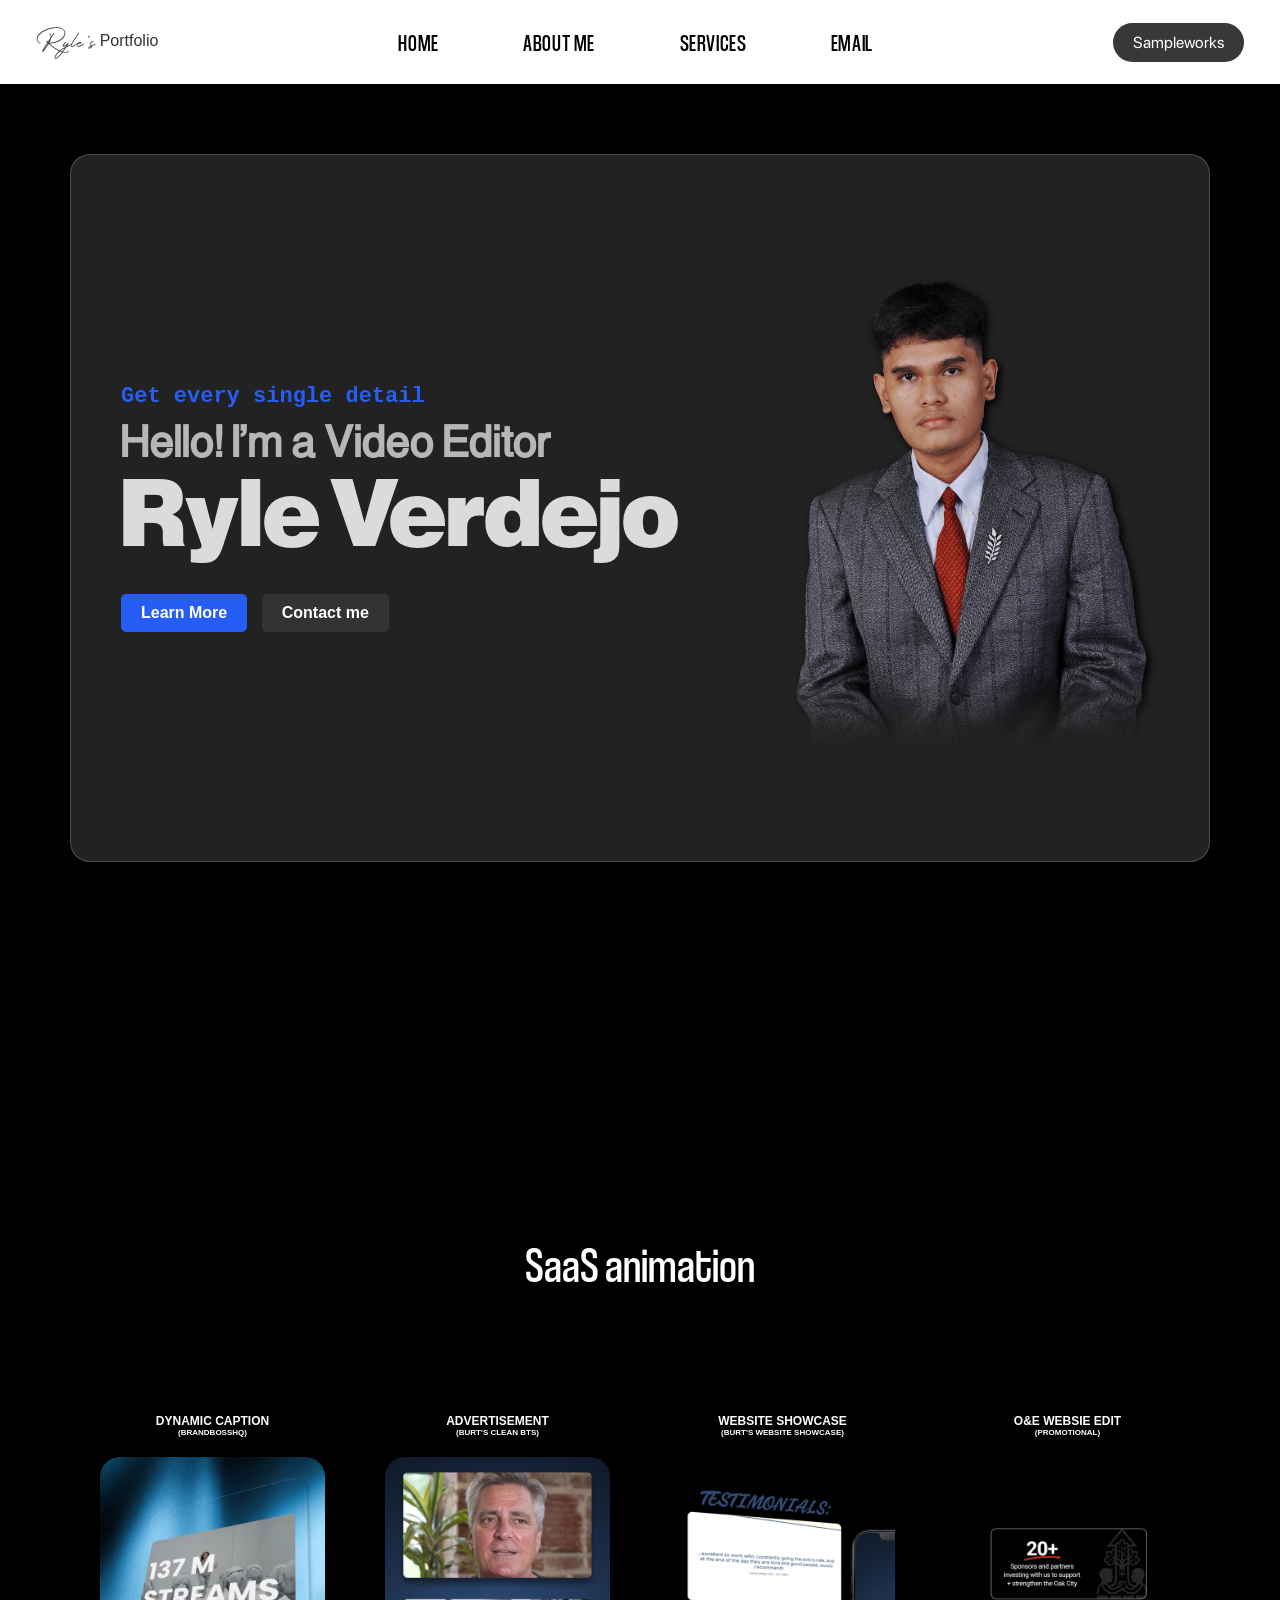
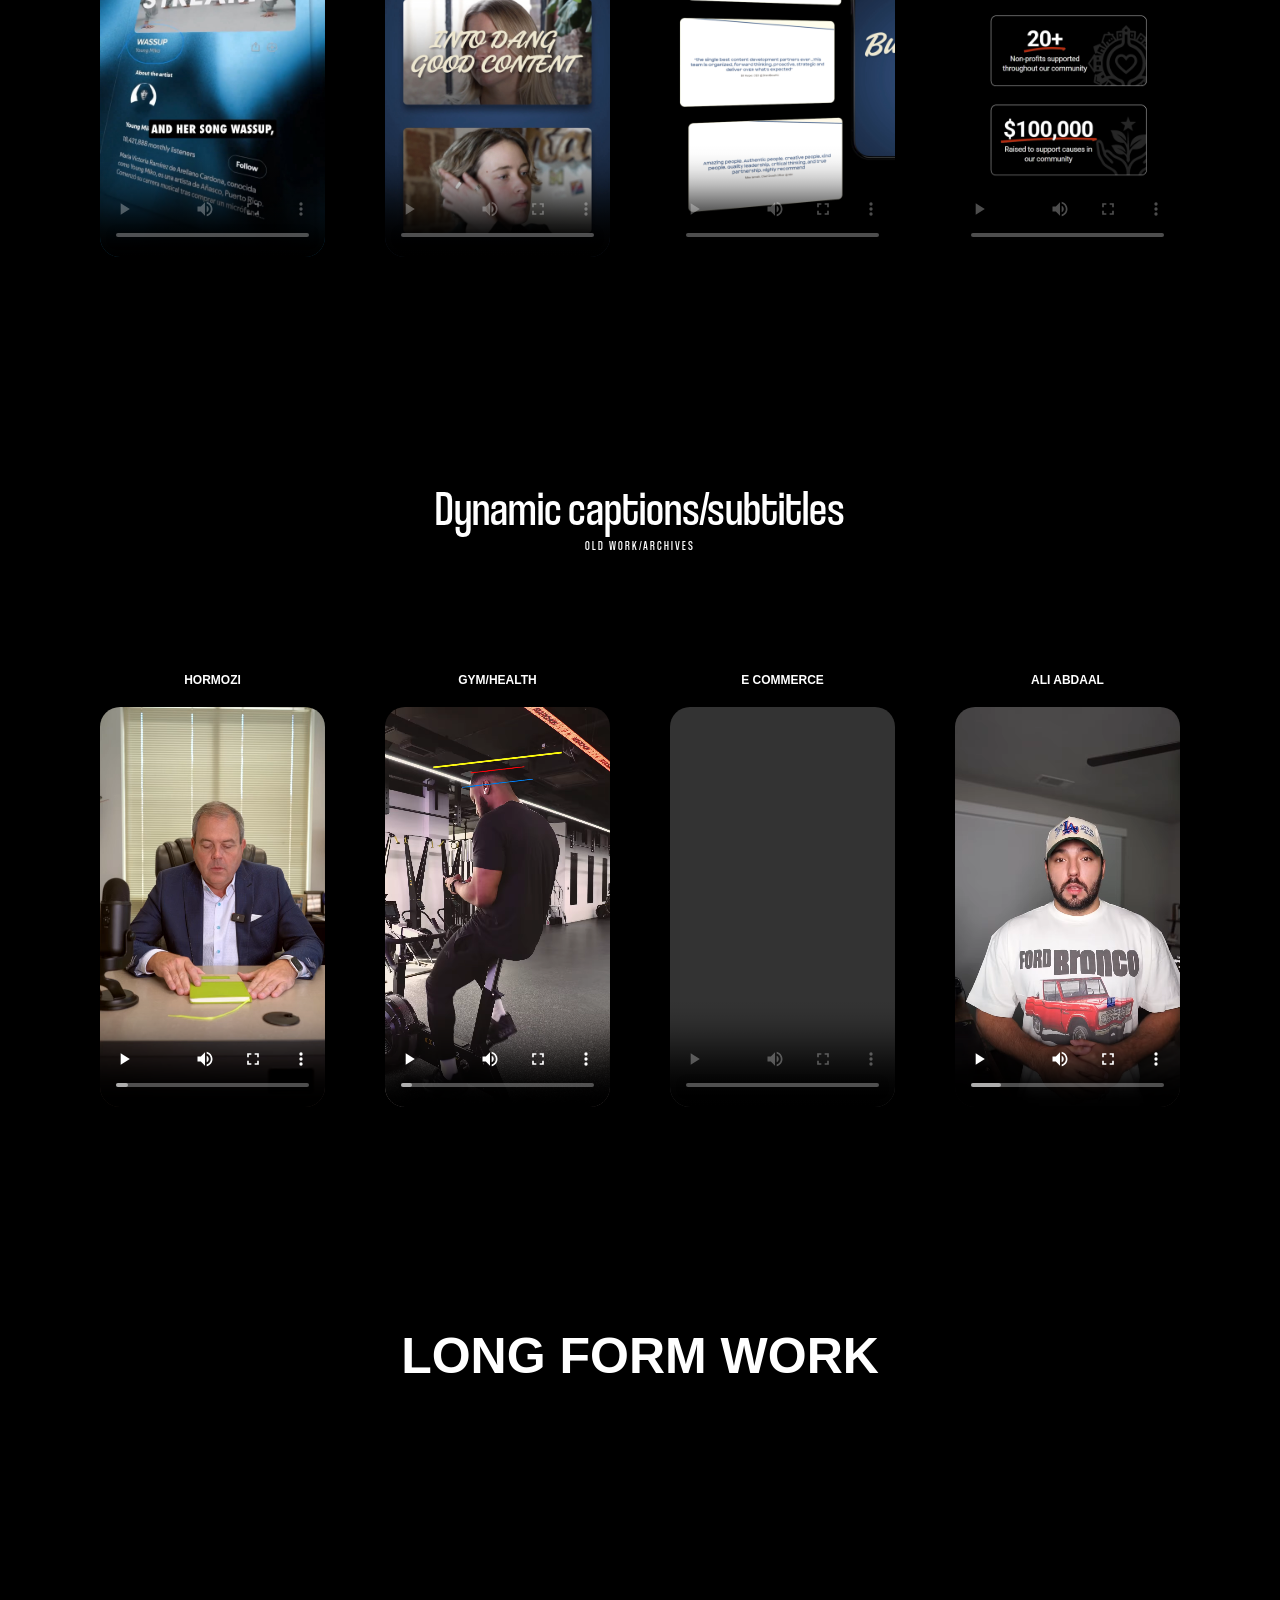
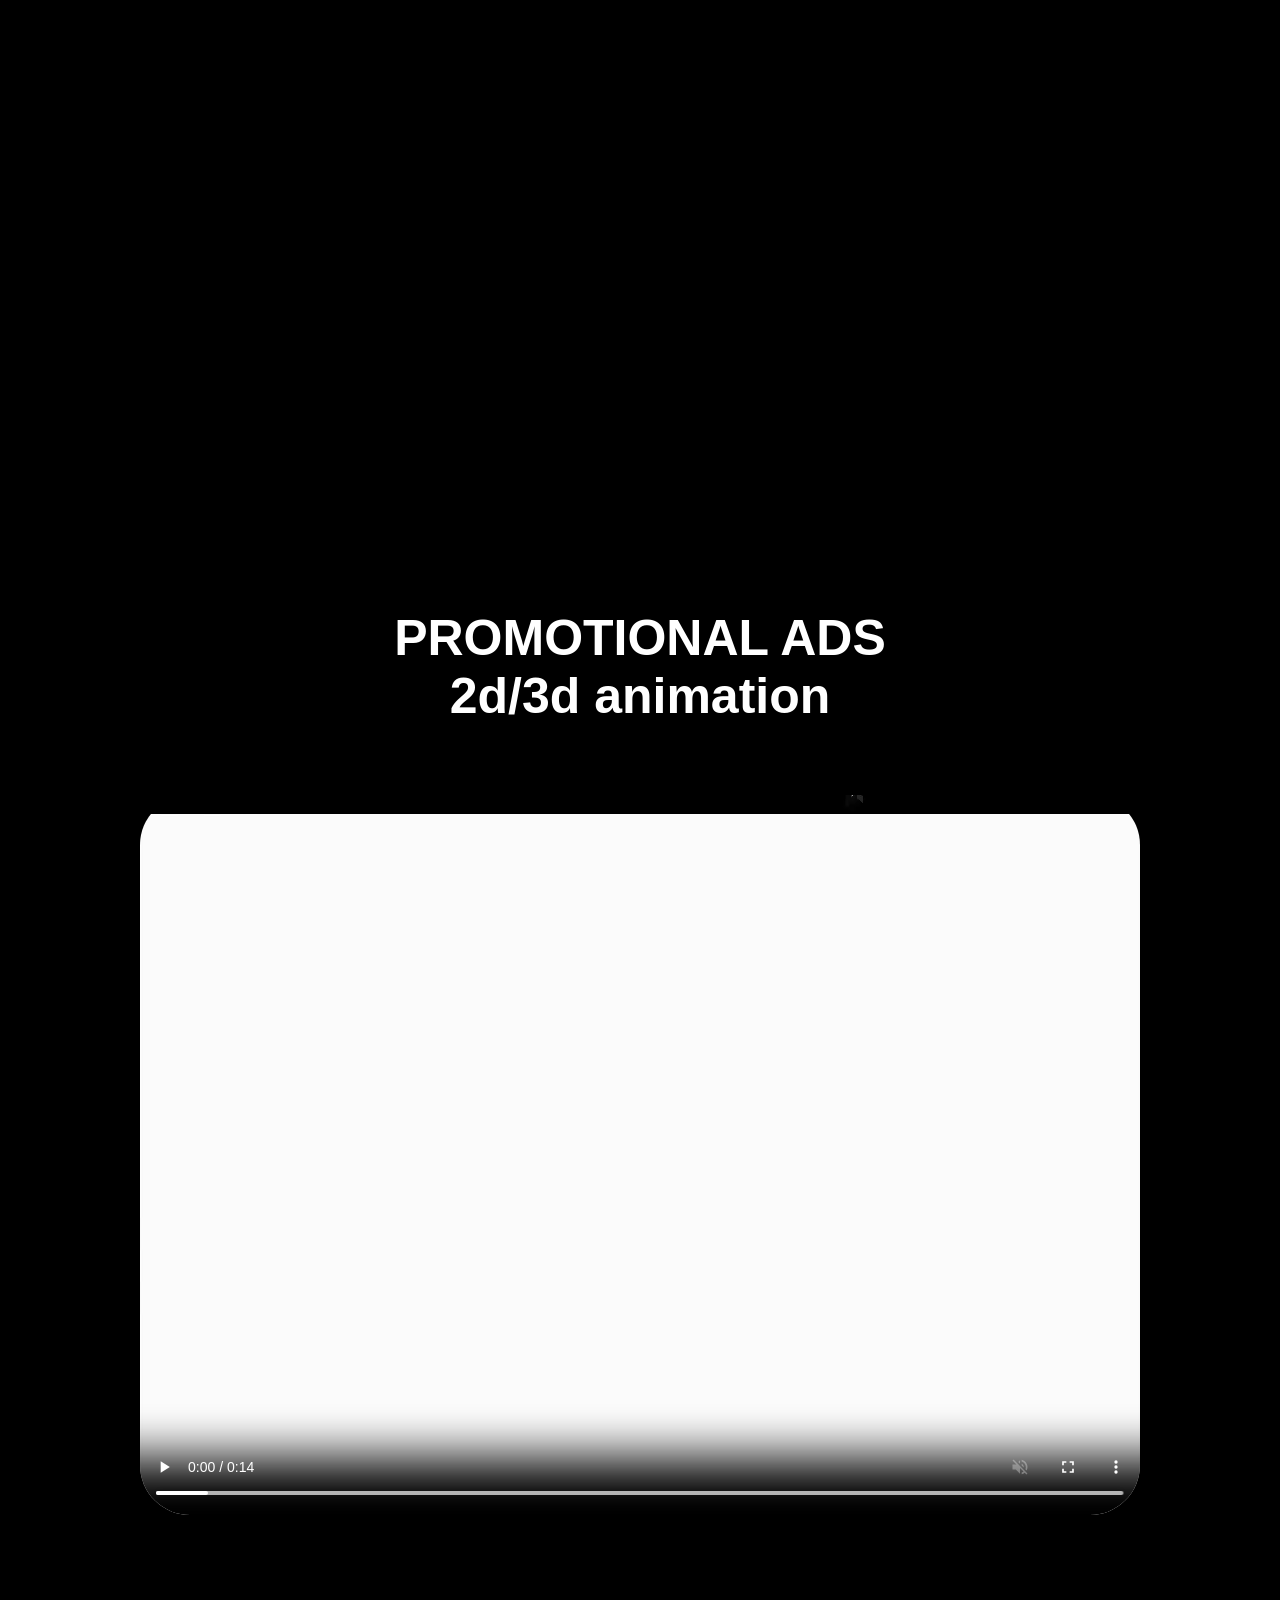
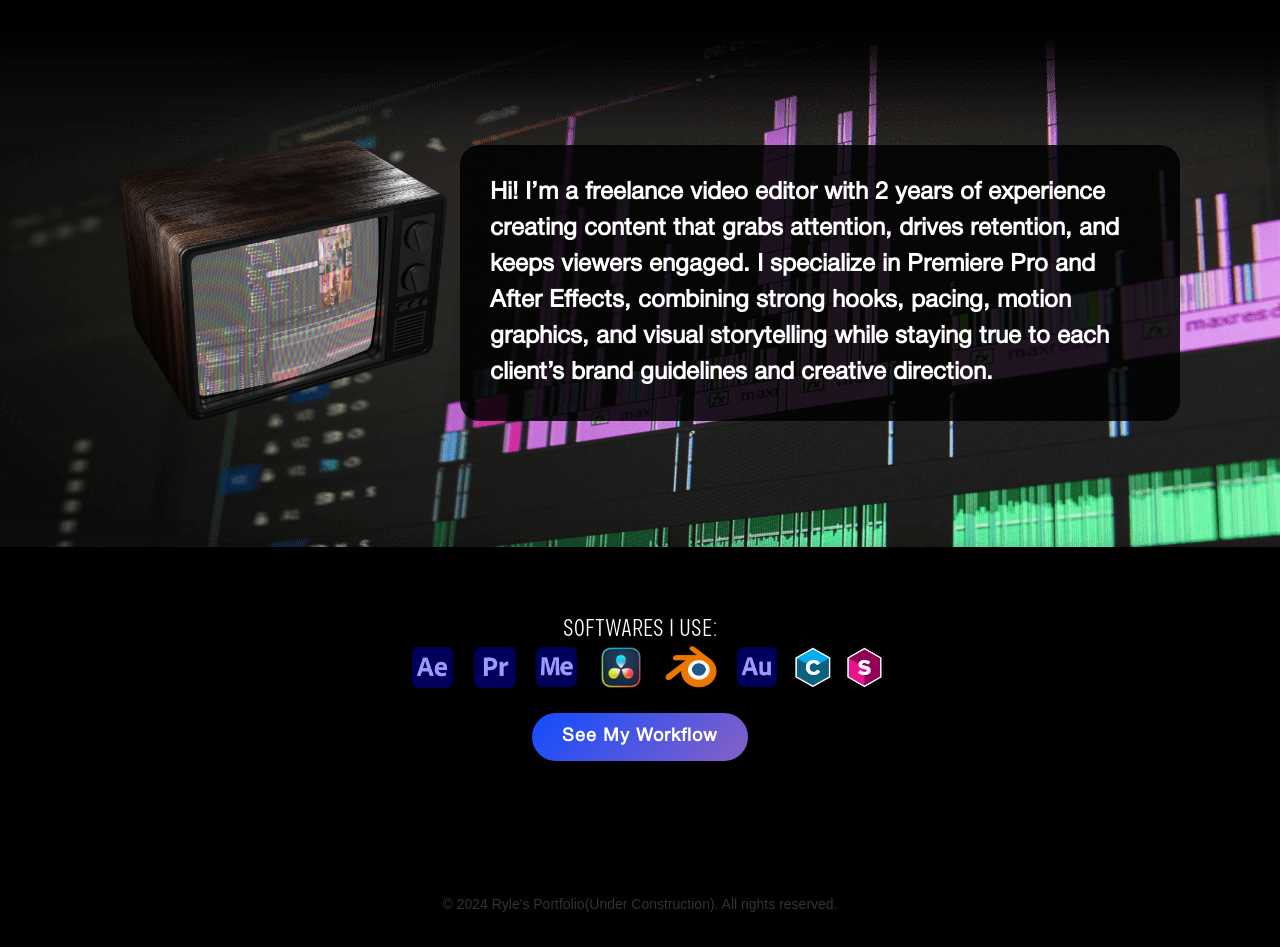
==== commit a6579560: "Update index.html" ====
--- a/index.html
+++ b/index.html
@@ -75,7 +75,7 @@
                     </div>
                 <video loop class="second" playsinline preload="metadata" poster="IMAGES/SAAS/thmbnl/Burt's Clean Bts.mp4_snapshot_00.05.874.jpg" 
                 controls controlsList="nodownload" oncontextmenu="return false;">
-                    <source src="IMAGES/SAAS/Burt's Clean Bts.mp4.mp4" type="video/mp4">
+                    <source src="IMAGES/SAAS/Burt's Clean Bts.mp4" type="video/mp4">
                     Your browser does not support the video tag.
                 </video>
                 </div>
--- a/stylemediapage.css
+++ b/stylemediapage.css
@@ -172,6 +172,7 @@
 
     .overlaytext h1{
         font-size: 10px;
+        pointer-events: none;
     }
 
     .first,
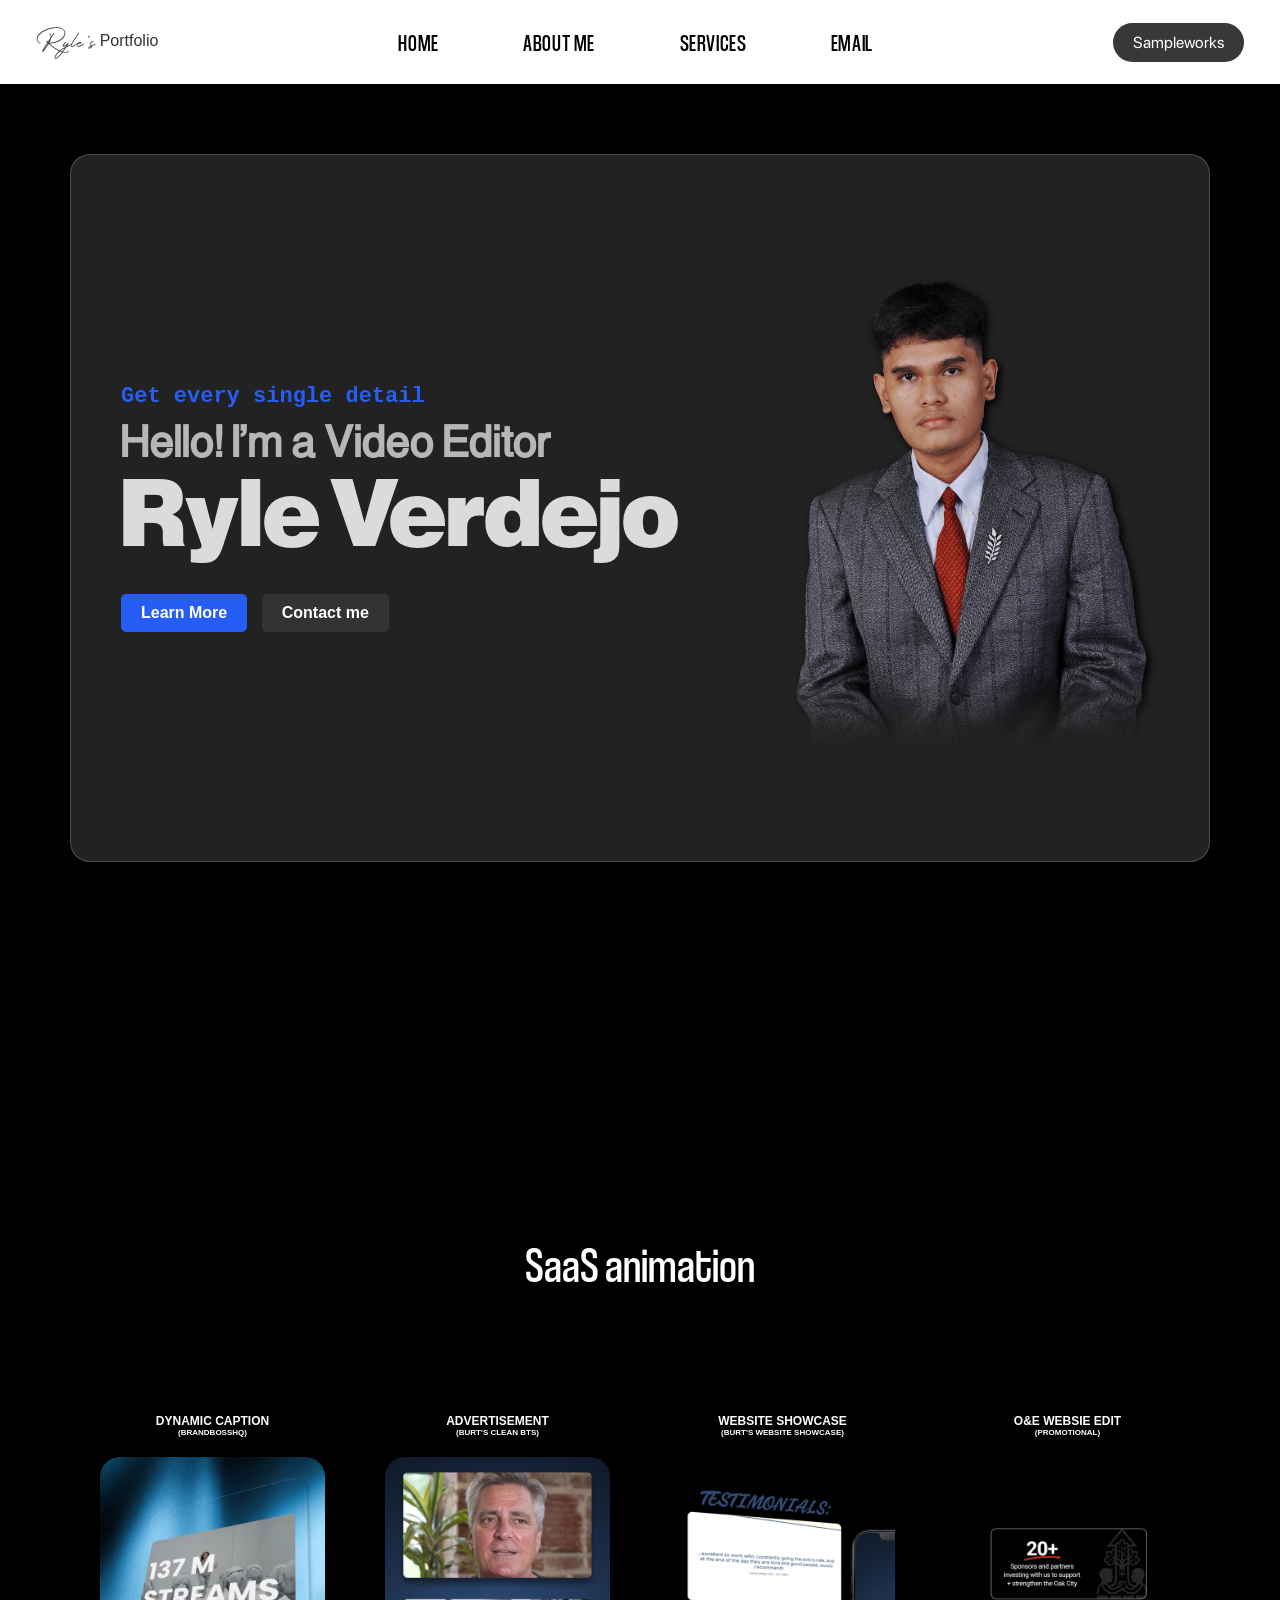
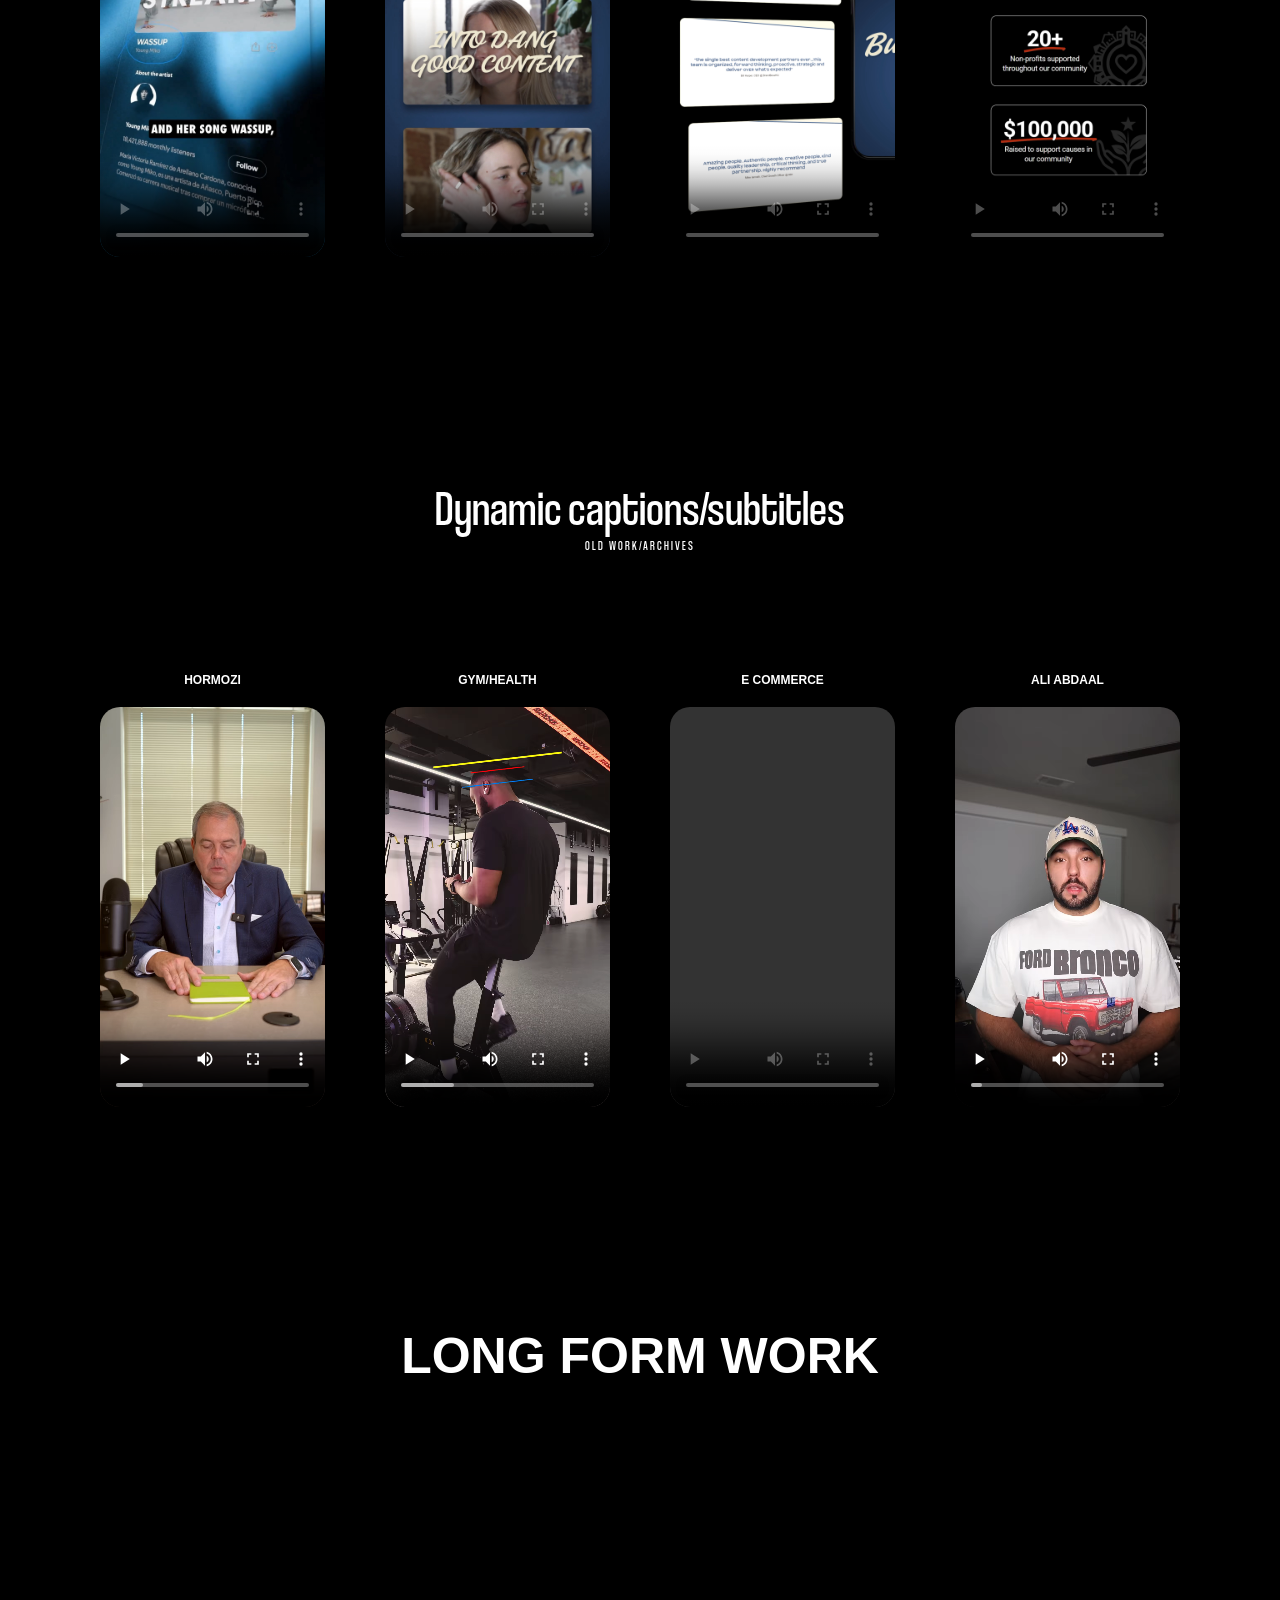
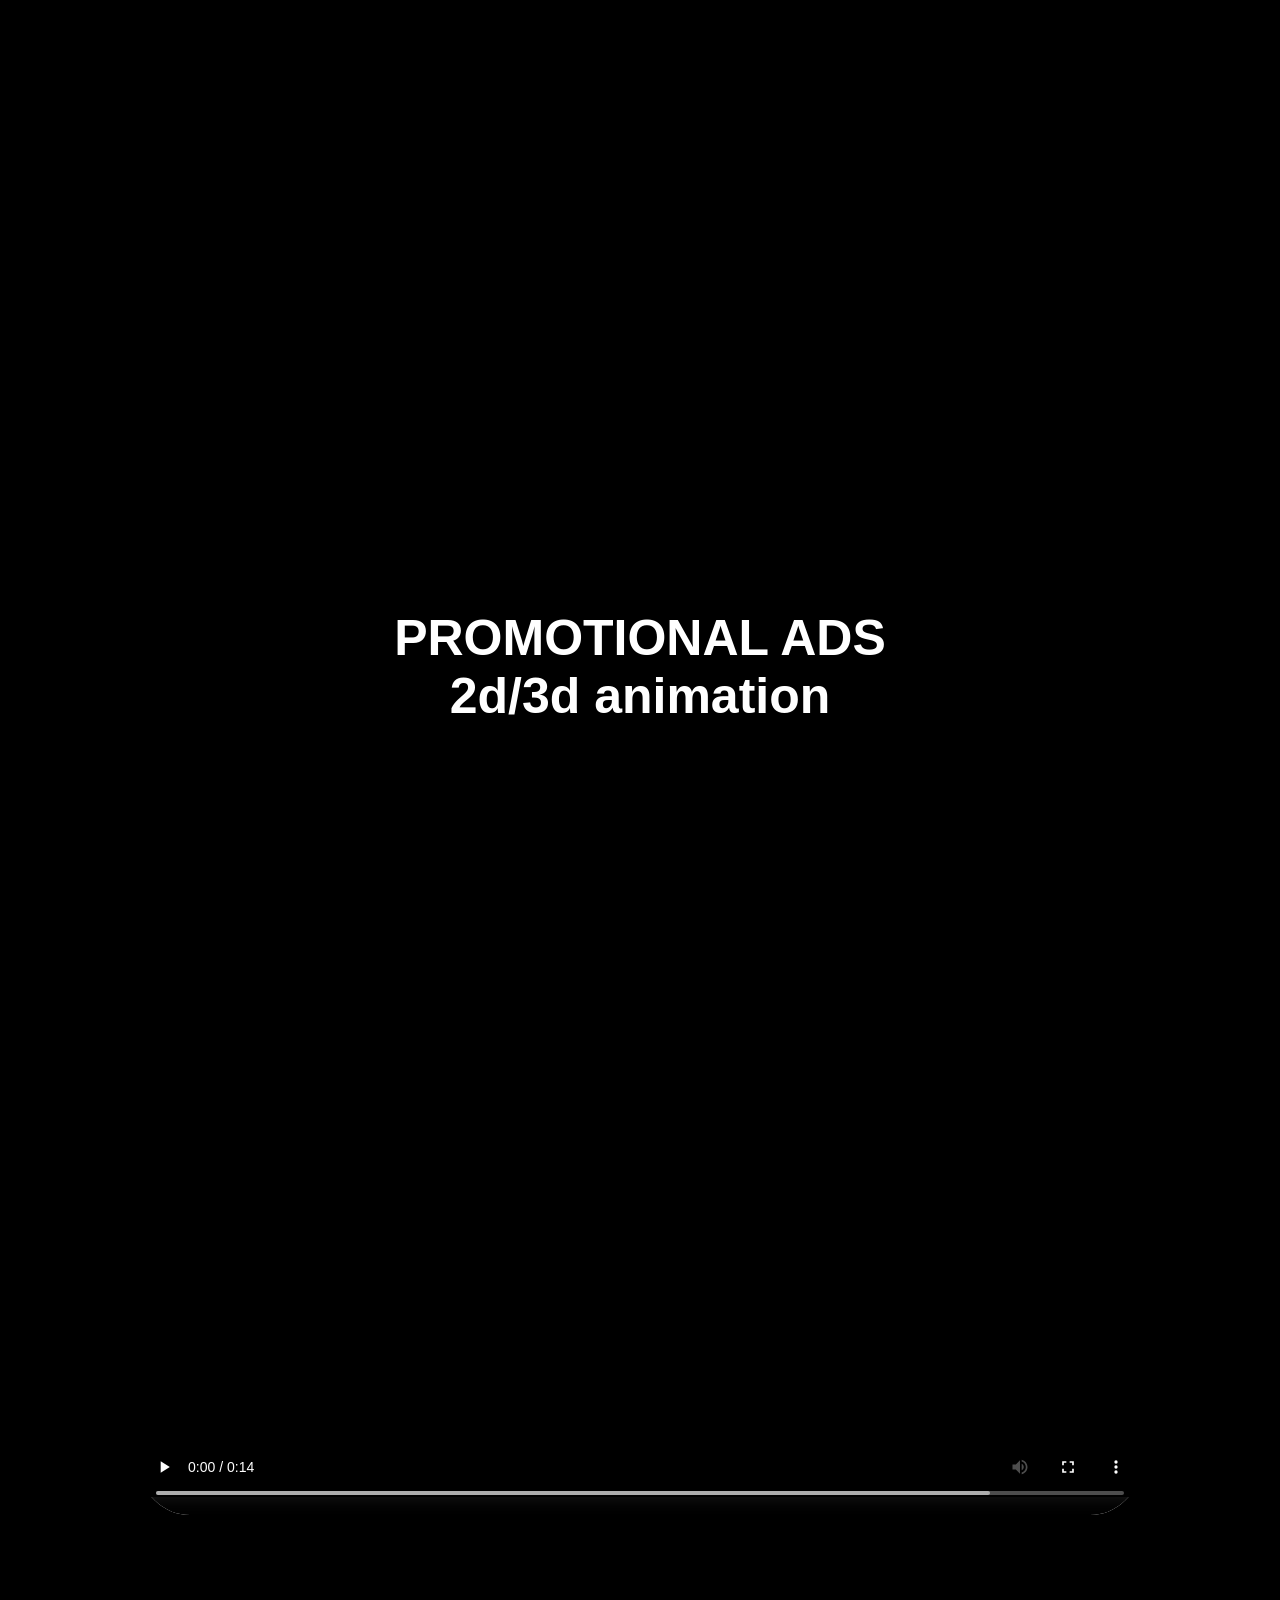
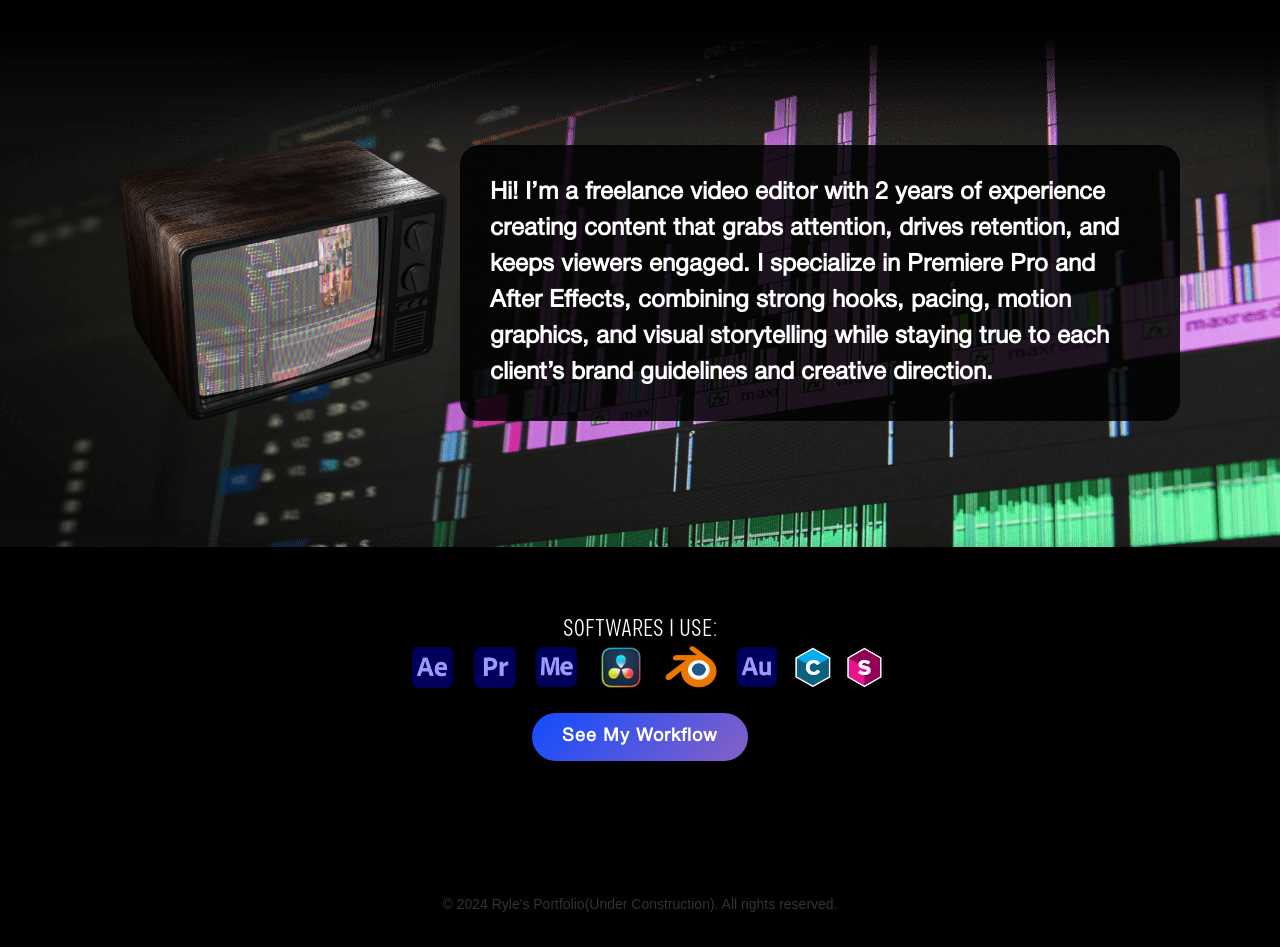
==== commit f5562e9f: "Update index.html" ====
--- a/index.html
+++ b/index.html
@@ -166,7 +166,7 @@
     <div class="promotional">
         <h1>PROMOTIONAL&nbspADS</h1>
         <h3>2d/3d&nbspanimation</h3>
-        <video autoplay loop muted class="myanimation" controls controlsList="nodownload" oncontextmenu="return false;">
+        <video autoplay loop class="myanimation" controls playsinline controlsList="nodownload" oncontextmenu="return false;">
             <source src="IMAGES/gotyme.webm" type="video/mp4">
             Your browser does not support the video tag.
         </video>
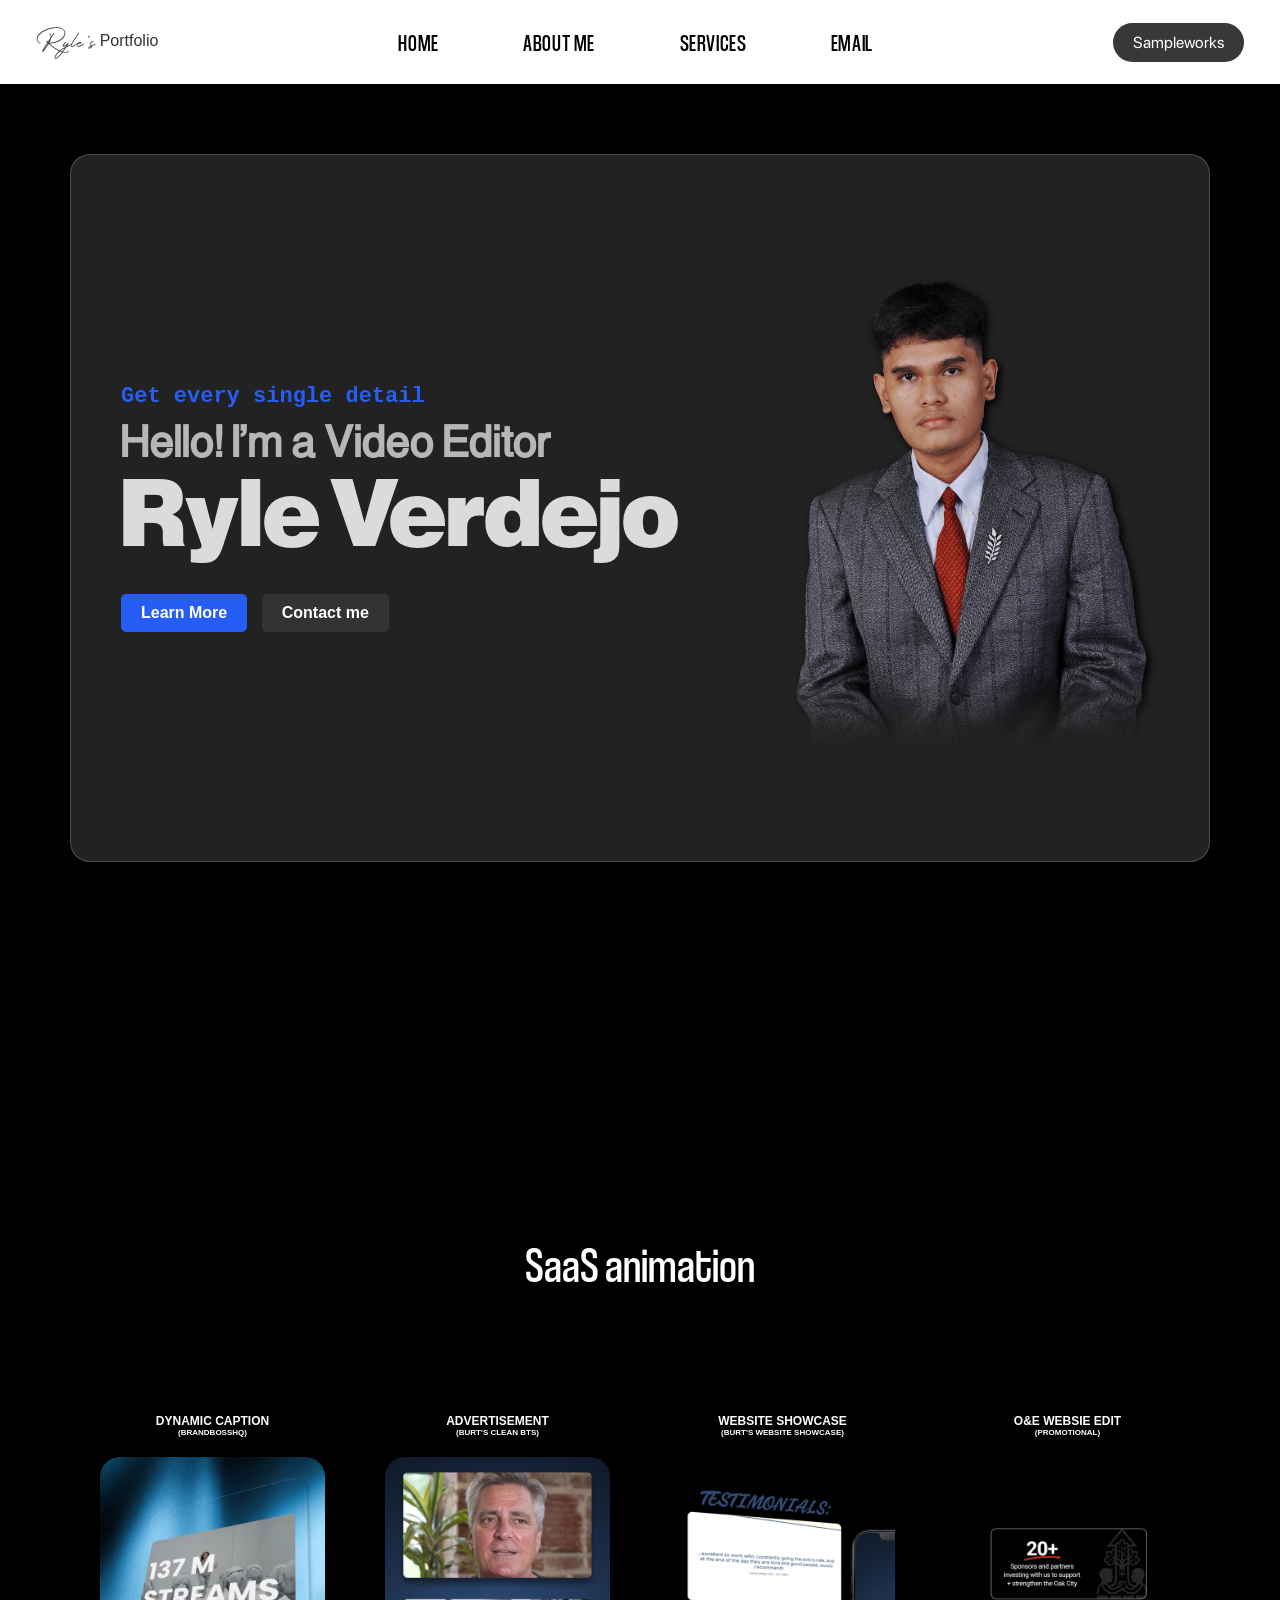
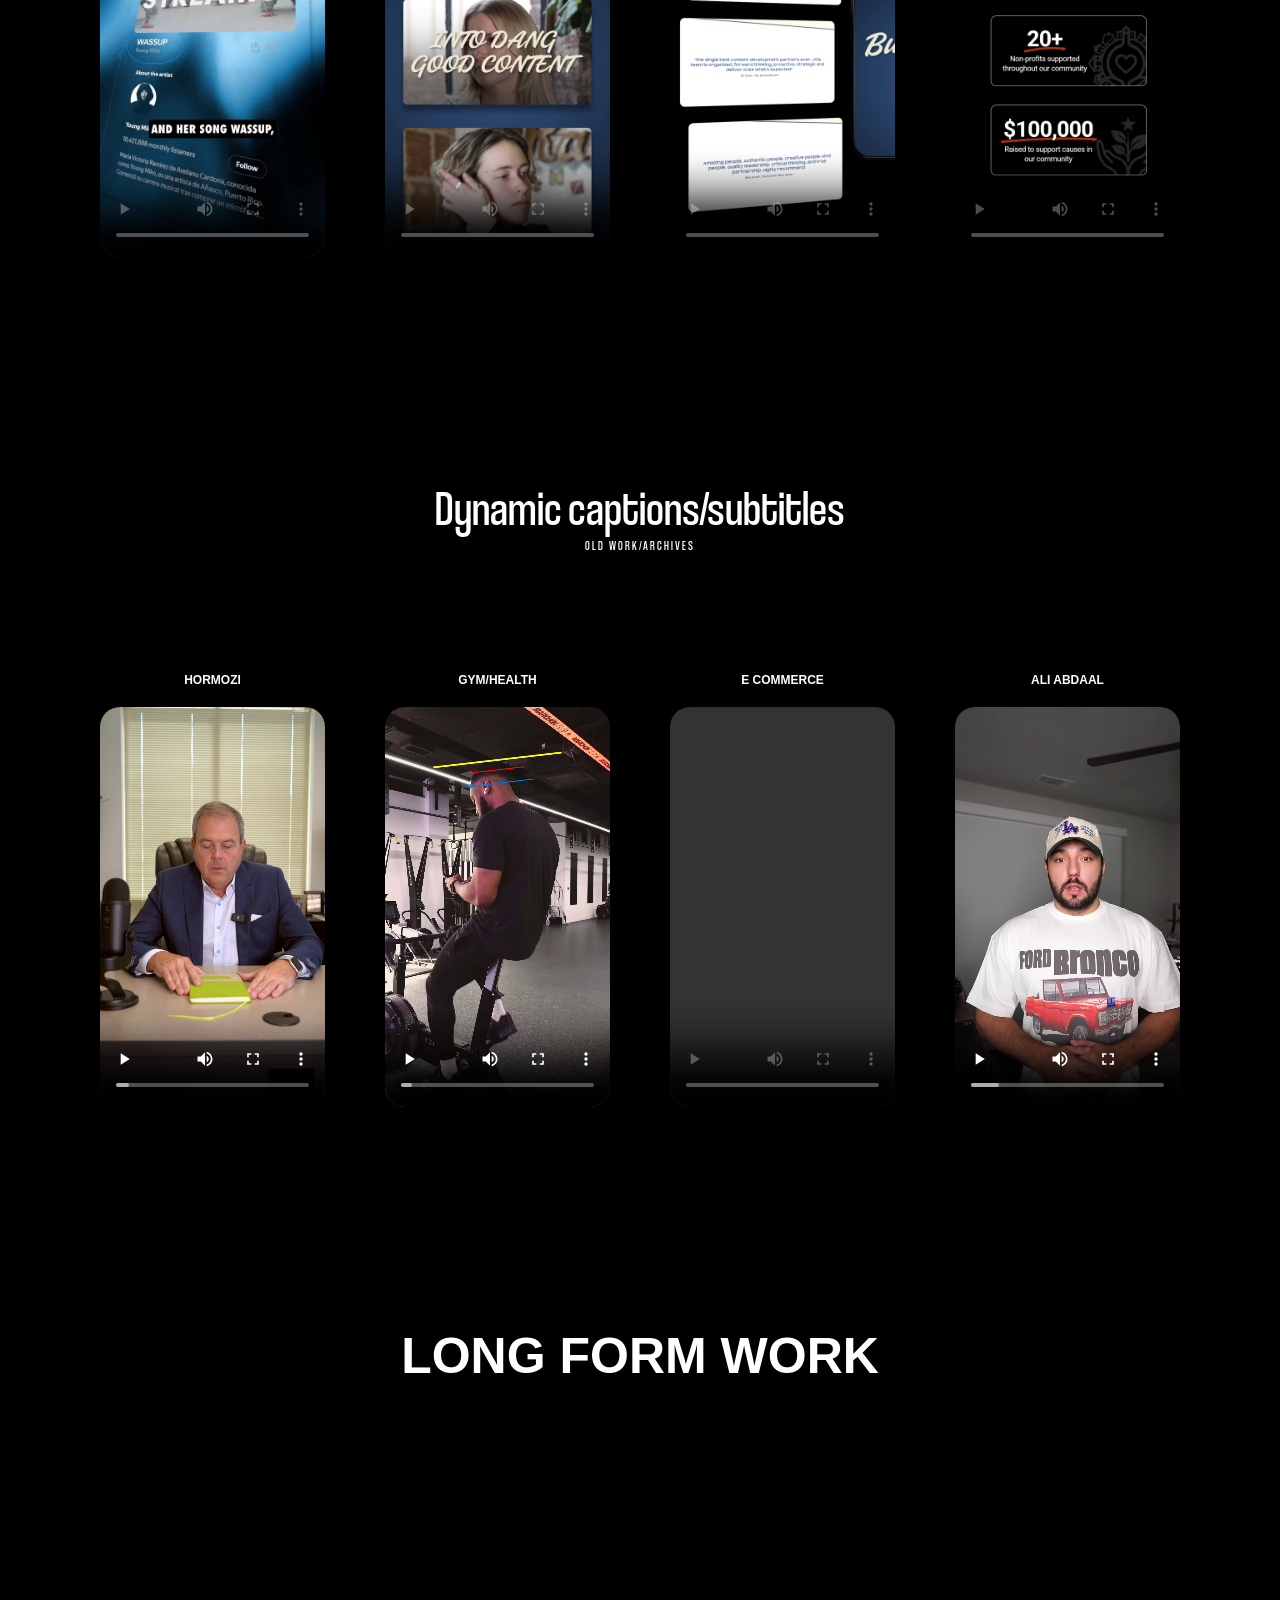
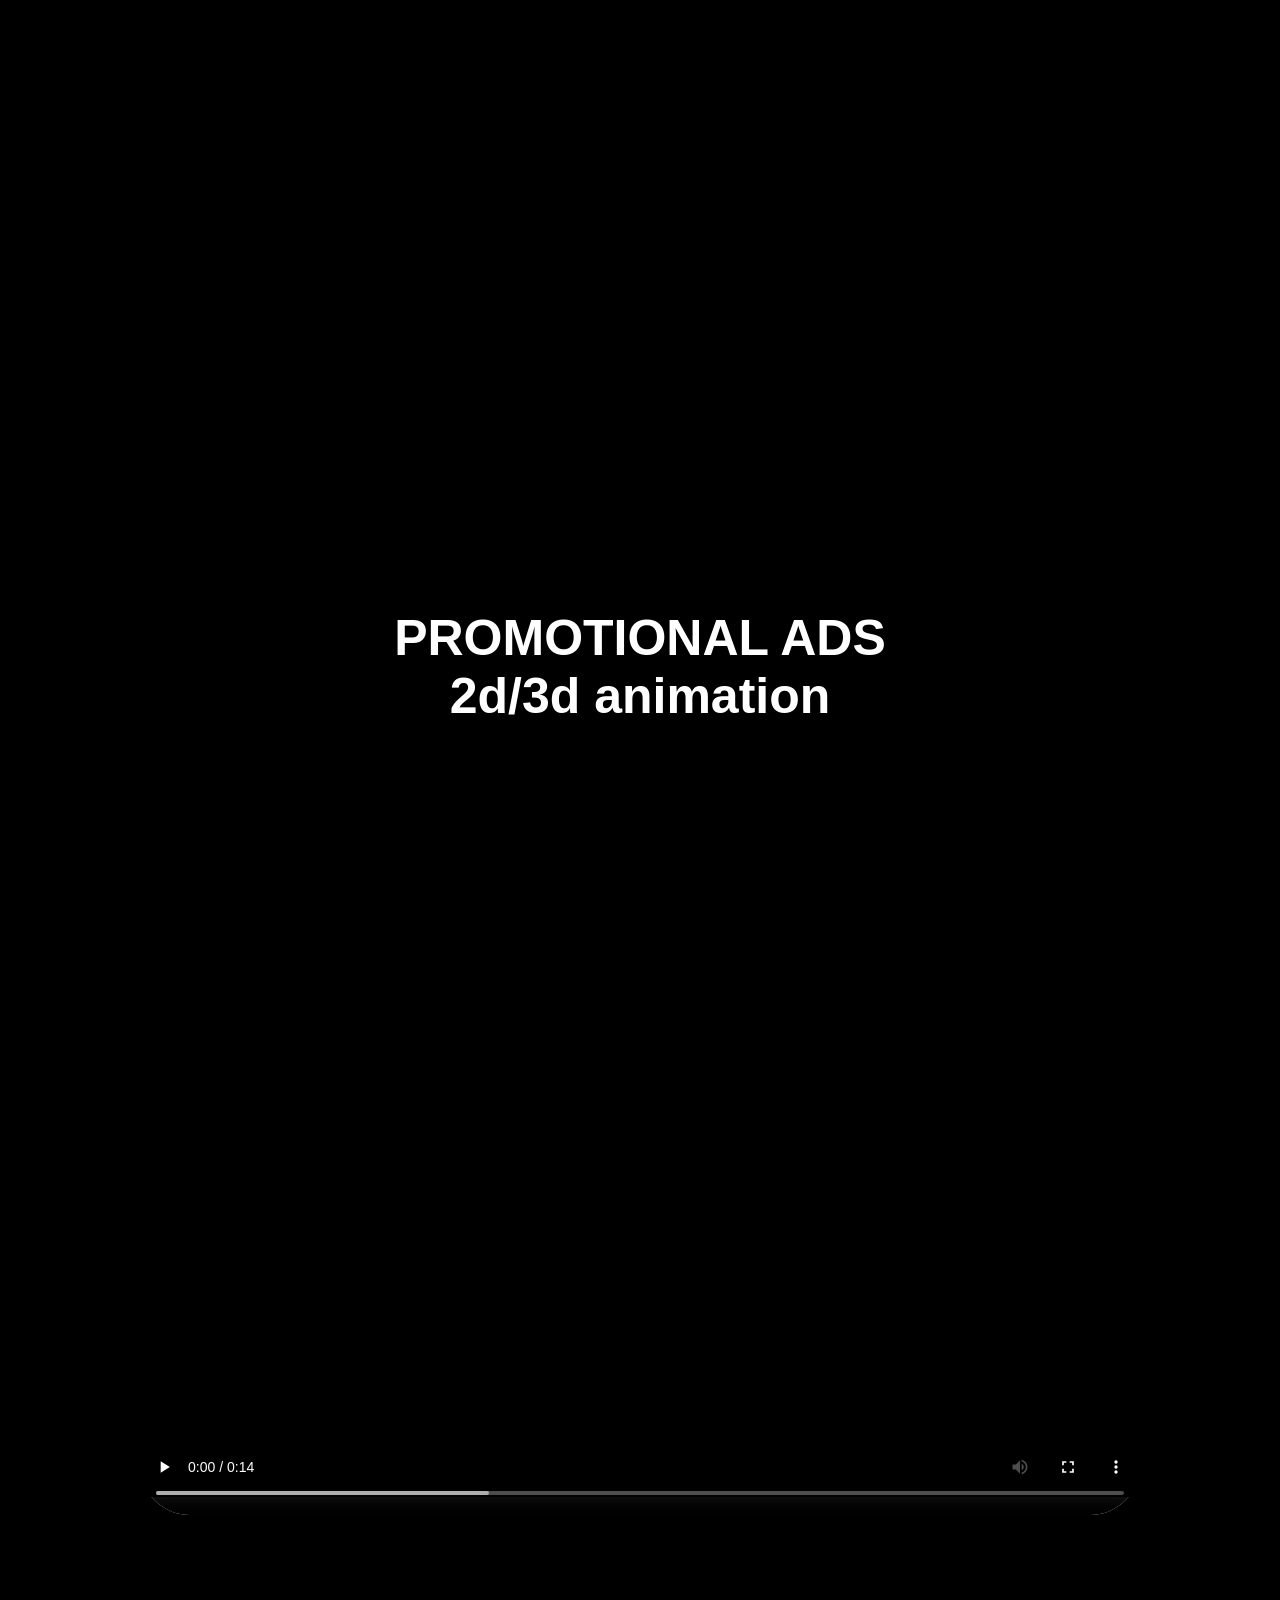
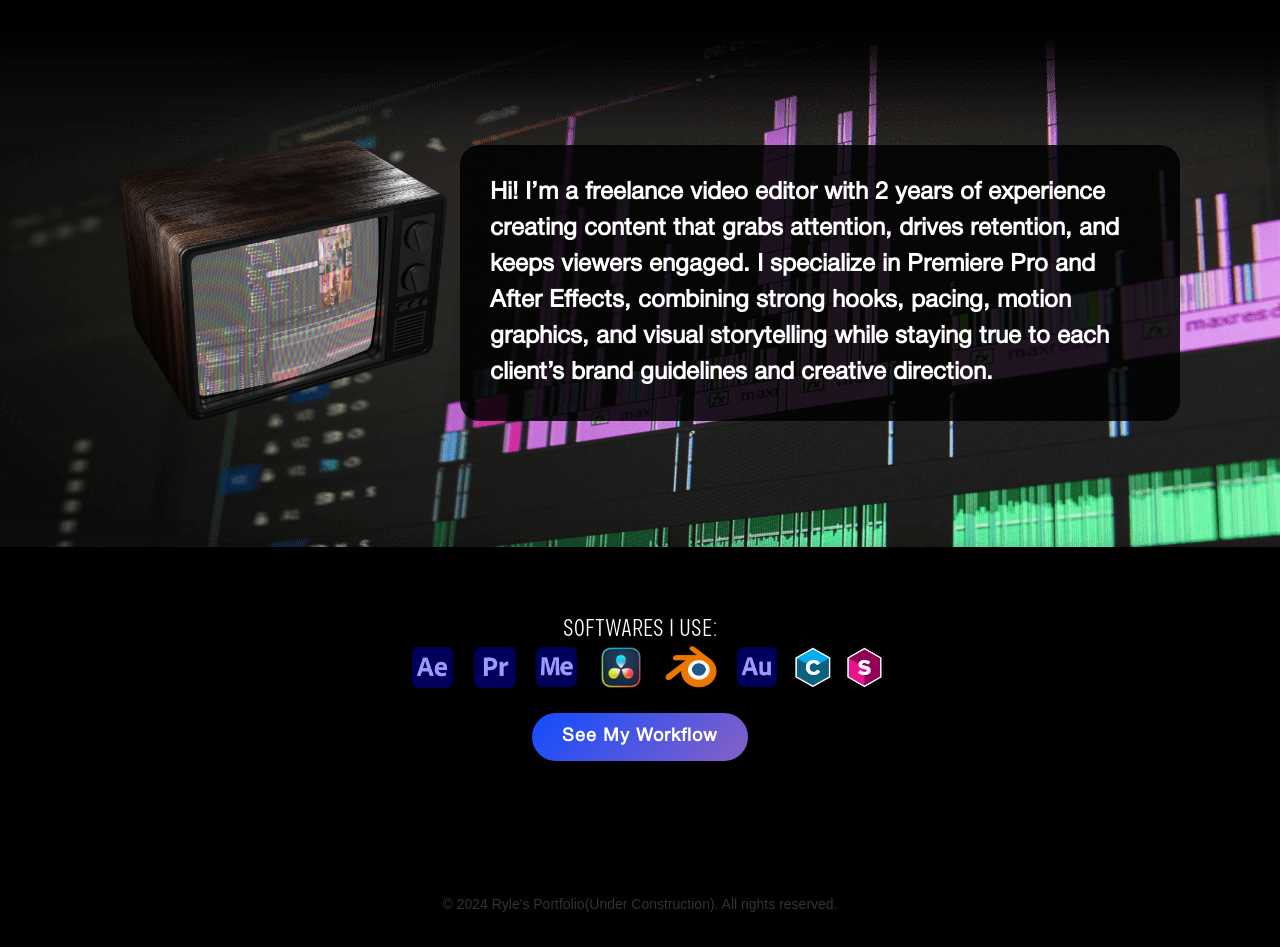
==== commit ac82a69a: "Update index.html" ====
--- a/index.html
+++ b/index.html
@@ -24,6 +24,7 @@
 
     <div class="vidbgfr">
         <video autoplay loop muted playsinline class="BackgroundVideo">
+            <source src="IMAGES/Main 2 1 720p.mp4" type="video/mp4" media="(max-width: 768px)">
             <source src="IMAGES/Main 2 1.mp4" type="video/mp4" alt="background video">
         </video>
         </div>
--- a/stylemediapage.css
+++ b/stylemediapage.css
@@ -117,12 +117,21 @@
     }
 
     .vidbgfr {
-       position: absolute;
-       width: 200%;
-       height: 700px;        /* set to whatever height you want this hero section to be */
-       overflow: hidden;
-       background: #000;
-       opacity: 15%;
+        position: absolute;
+        top: 0;
+        left: 0;
+        width: 100%;      /* 200% makes the page scroll sideways; change back if the oversize was intentional */
+        height: 700px;
+        overflow: hidden;
+        background: #000;
+        z-index: 0;
+    }
+
+    .vidbgfr video {
+        width: 100%;
+        height: 100%;
+        object-fit: cover;
+        opacity: 0.15;
     }
 
     .hero-image img {
@@ -170,6 +179,11 @@
         display: none;
     }
 
+    .vids-title,
+    .overlaytext {
+        pointer-events: none;
+    }
+
     .overlaytext h1{
         font-size: 10px;
         pointer-events: none;
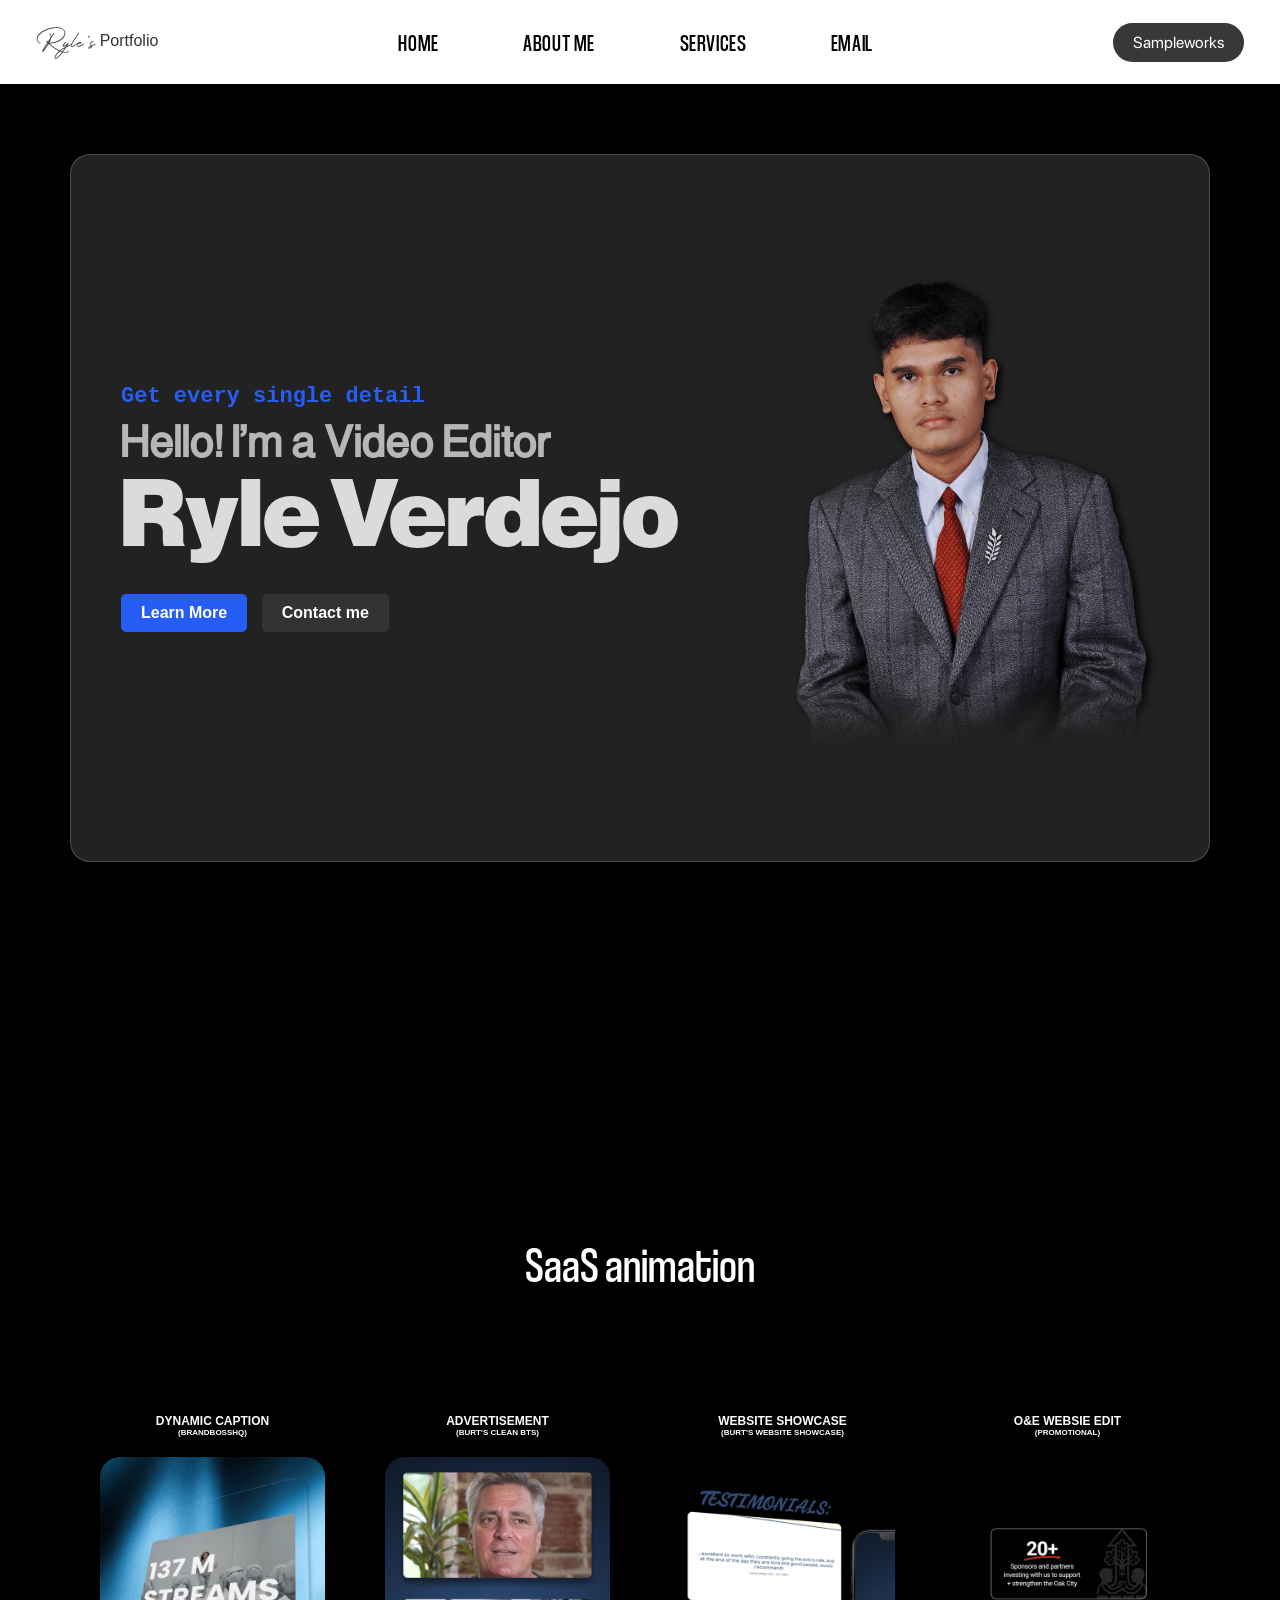
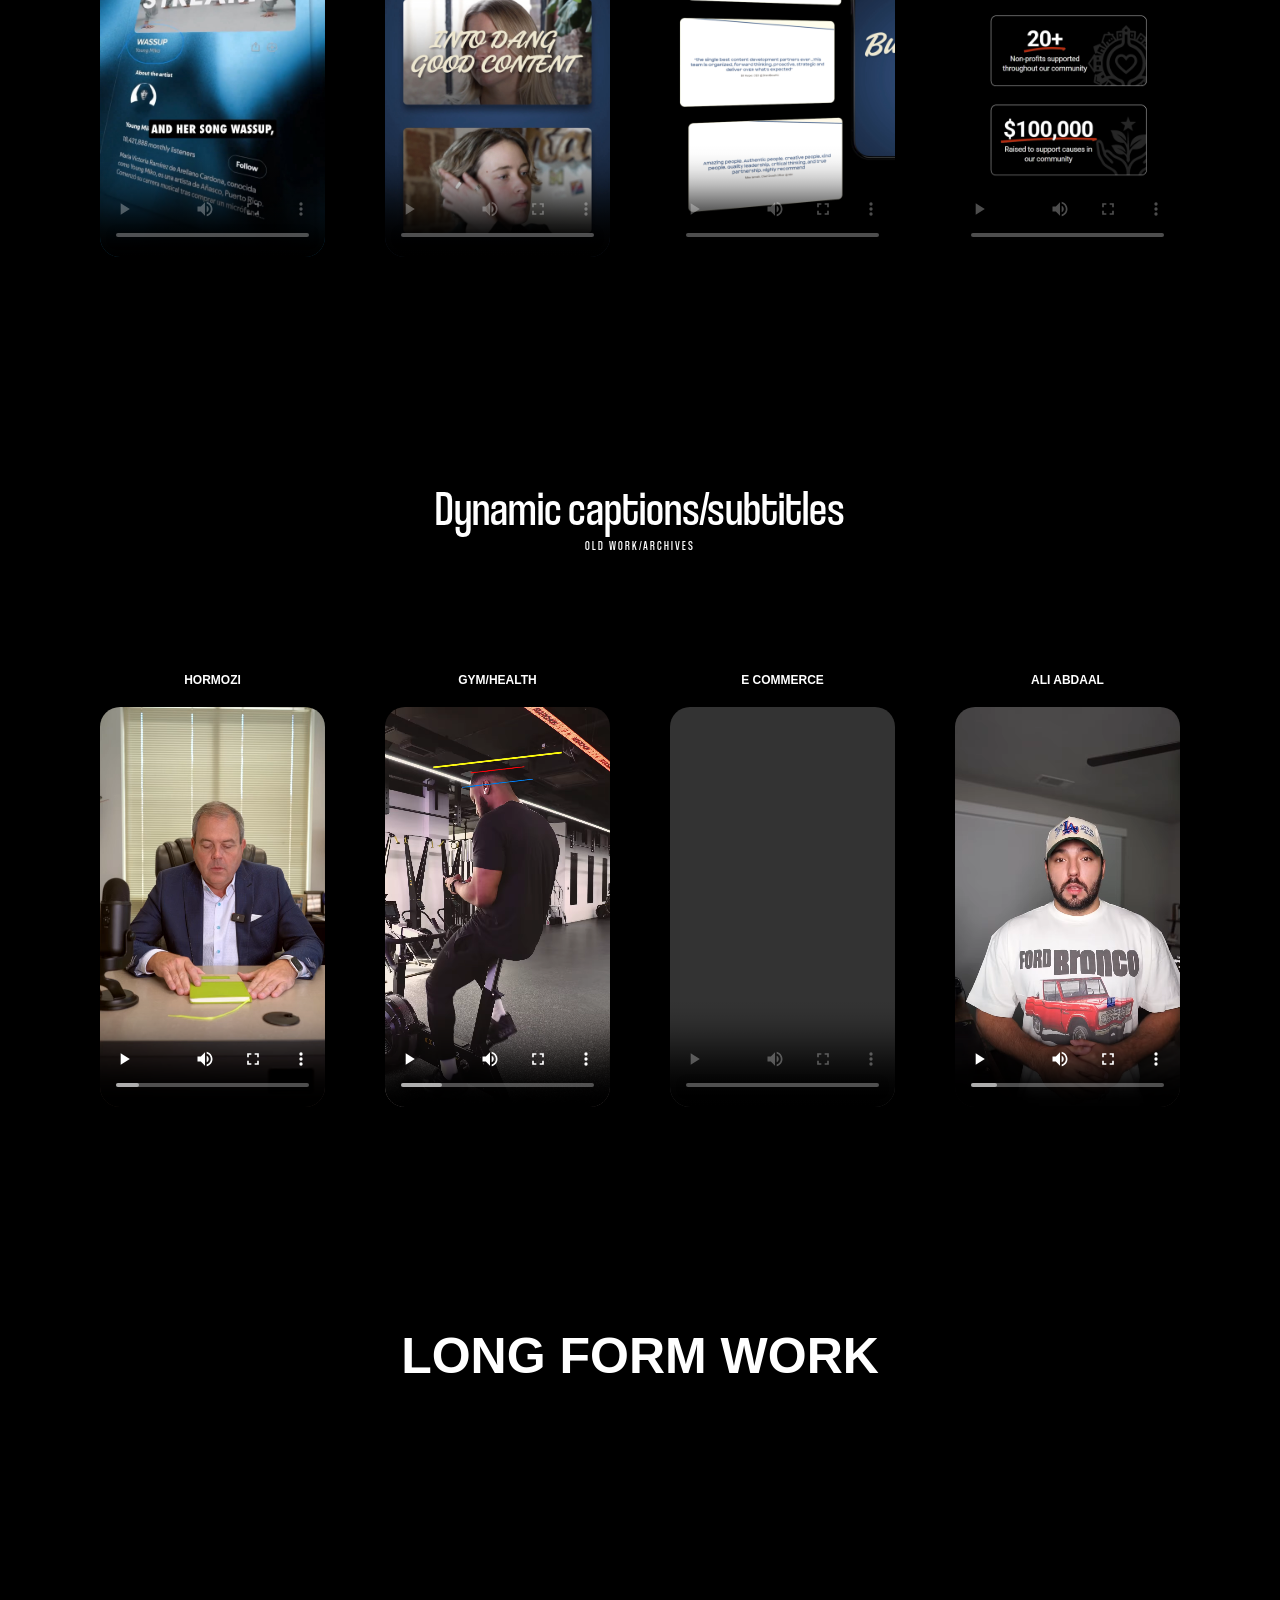
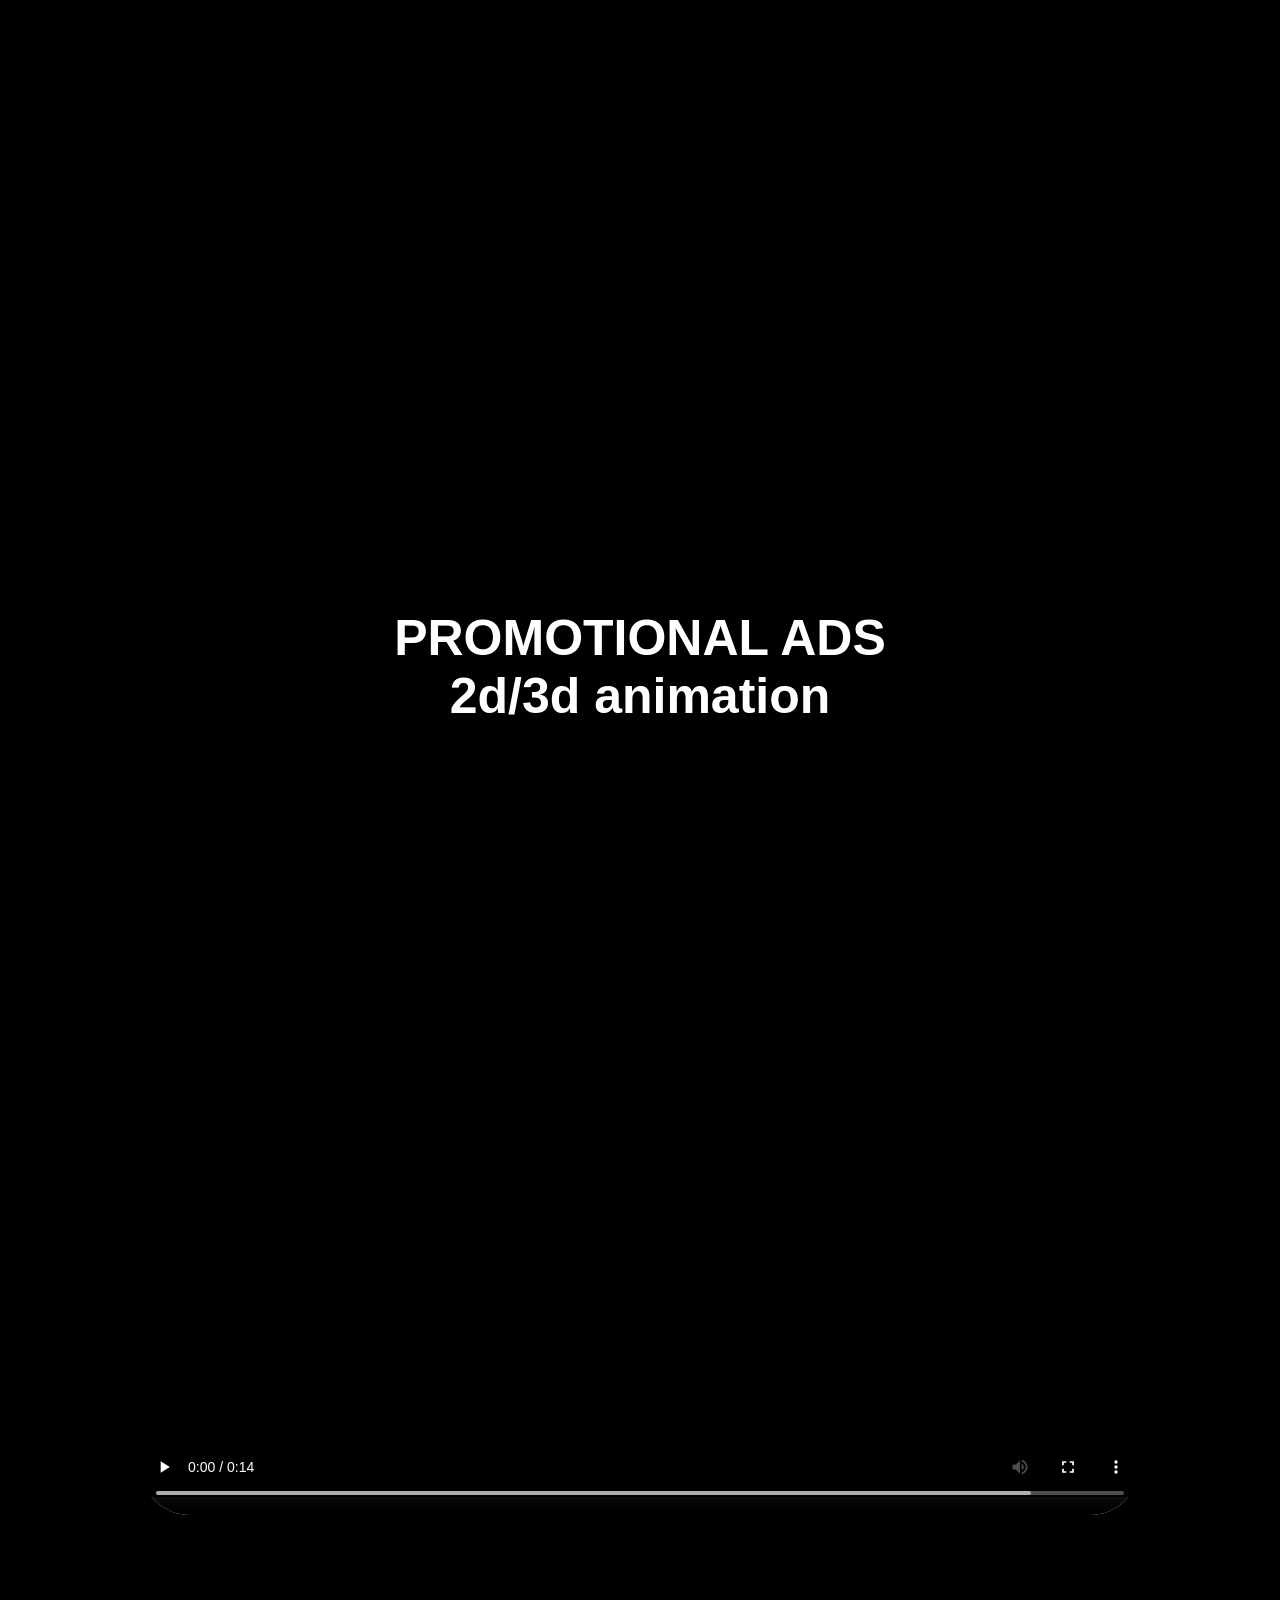
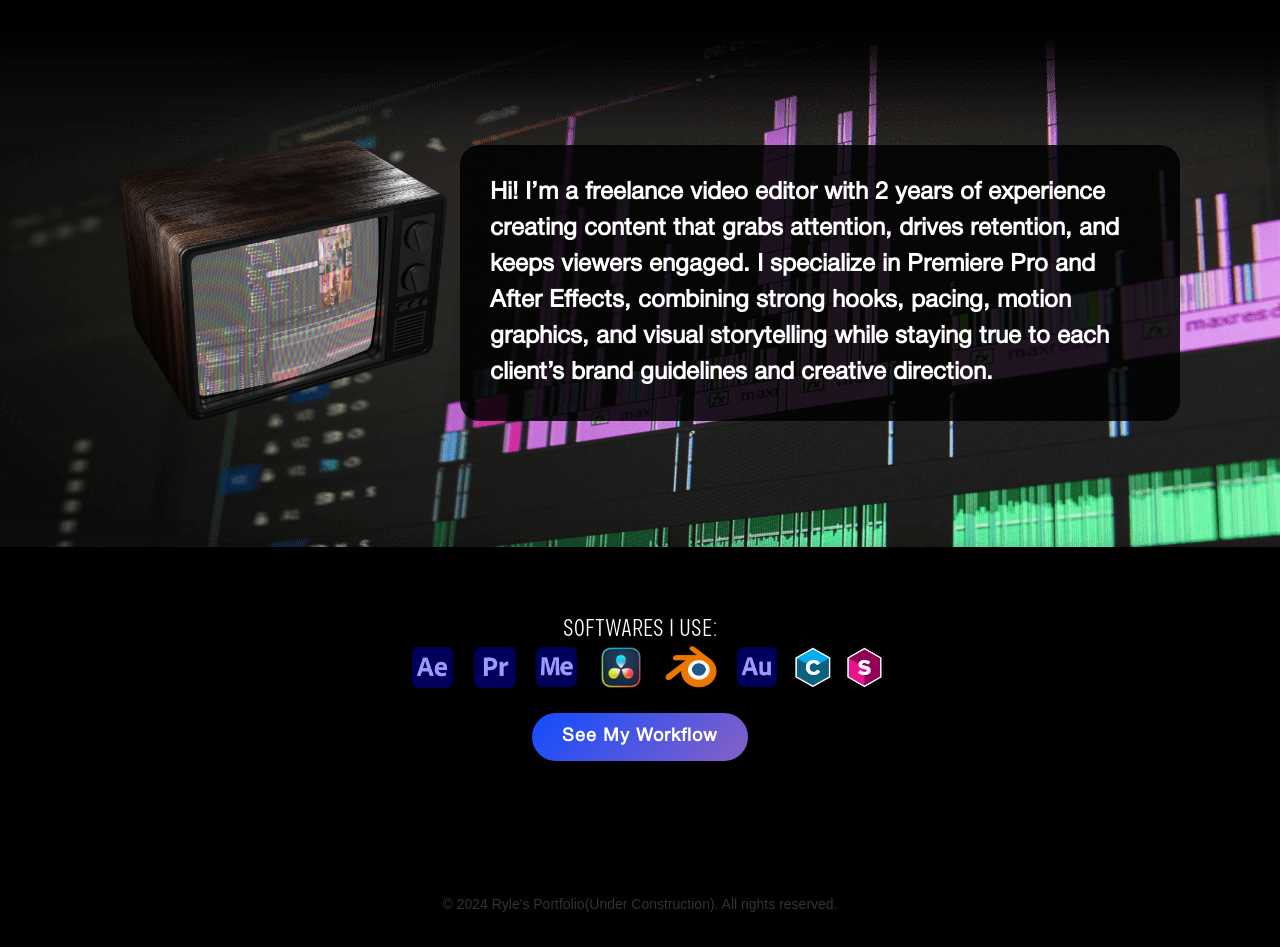
==== commit a779aa71: "Update index.html" ====
--- a/index.html
+++ b/index.html
@@ -32,7 +32,7 @@
     <section class="container">
         <div class="vidbg">
         <video autoplay loop muted playsinline class="video-back">
-            <source src="IMAGES/Comp 1.mp4" type="video/mp4" alt="background video">
+            <source src="IMAGES/Comp 1.mp4" type="video/mp4">
         </video>
         <div class="hero">
             <div class="hero-text">
--- a/stylemediapage.css
+++ b/stylemediapage.css
@@ -131,7 +131,15 @@
         width: 100%;
         height: 100%;
         object-fit: cover;
-        opacity: 0.15;
+    }
+
+    .BackgroundVideo {
+        position: absolute;
+        top: 0;
+        left: 0;
+        width: 100%;
+        height: 100%;
+        object-fit: cover;    /* fills the section completely, cropping if needed */
     }
 
     .hero-image img {
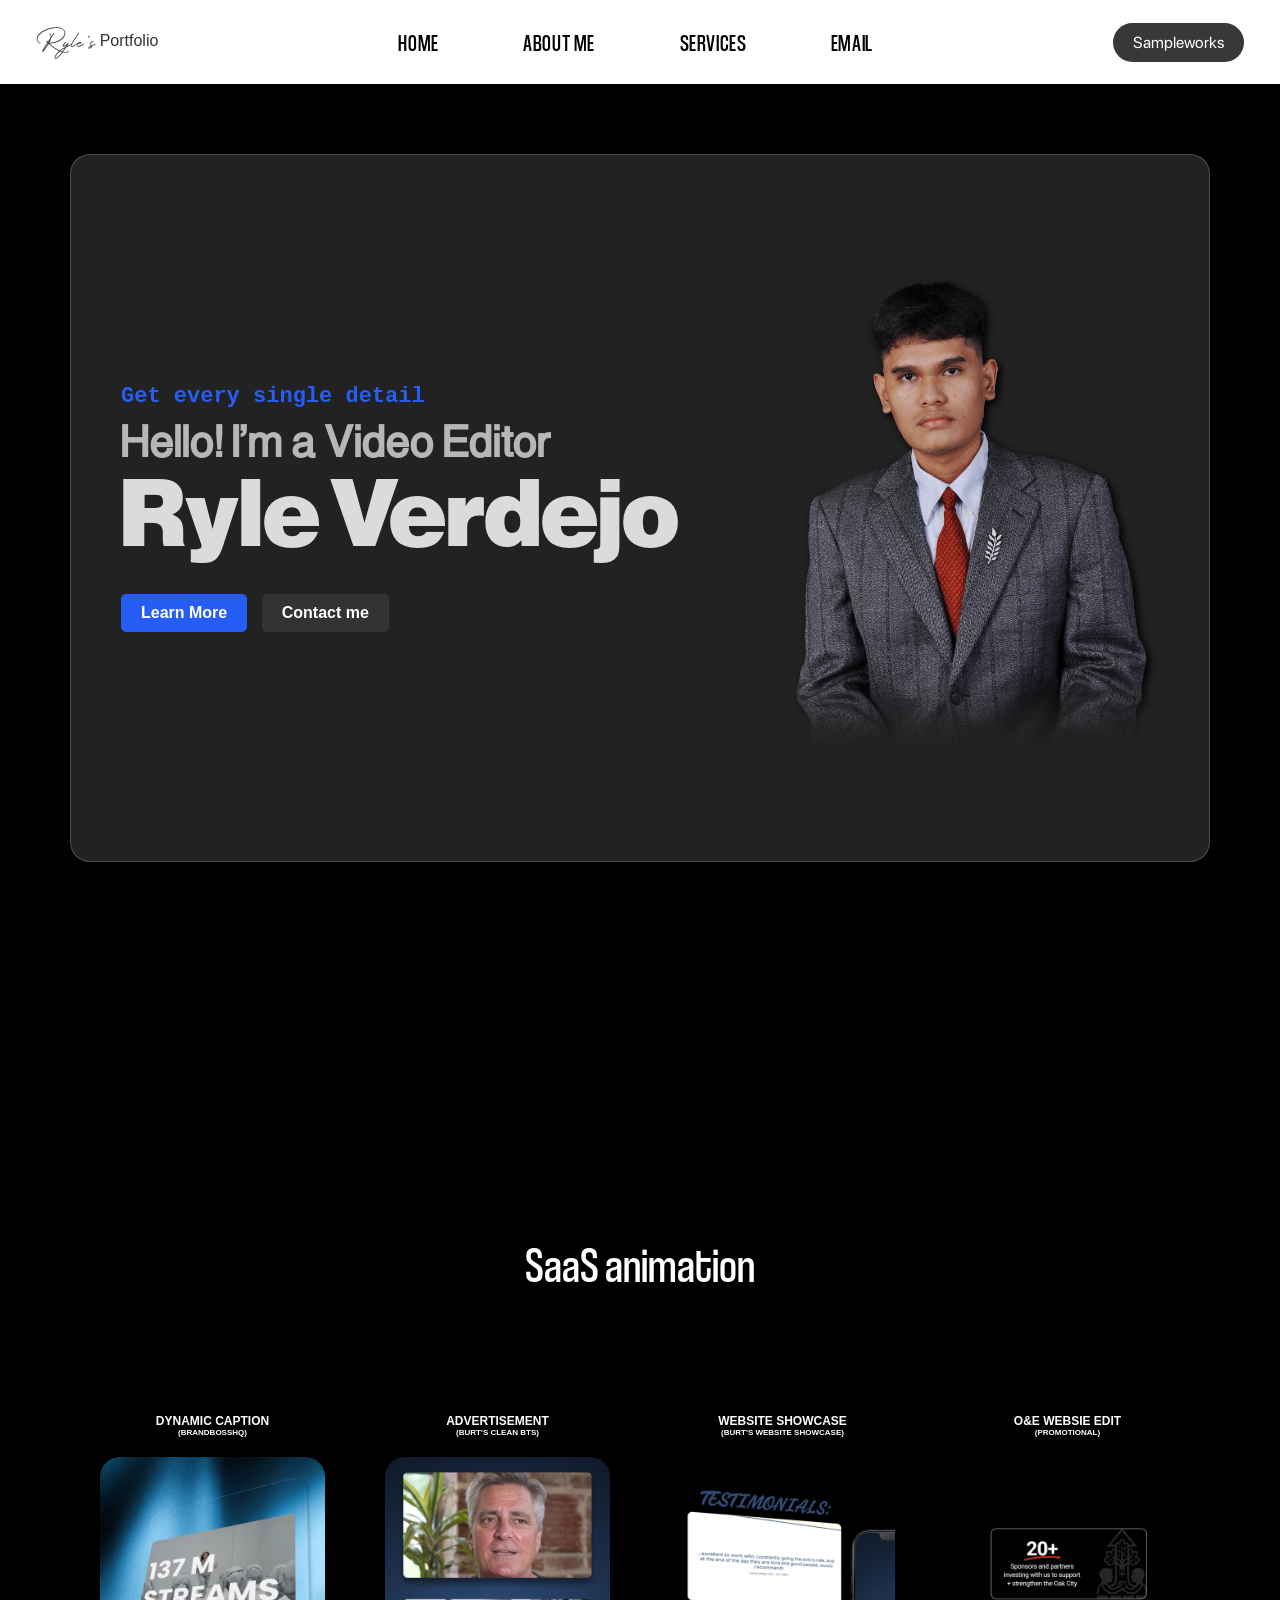
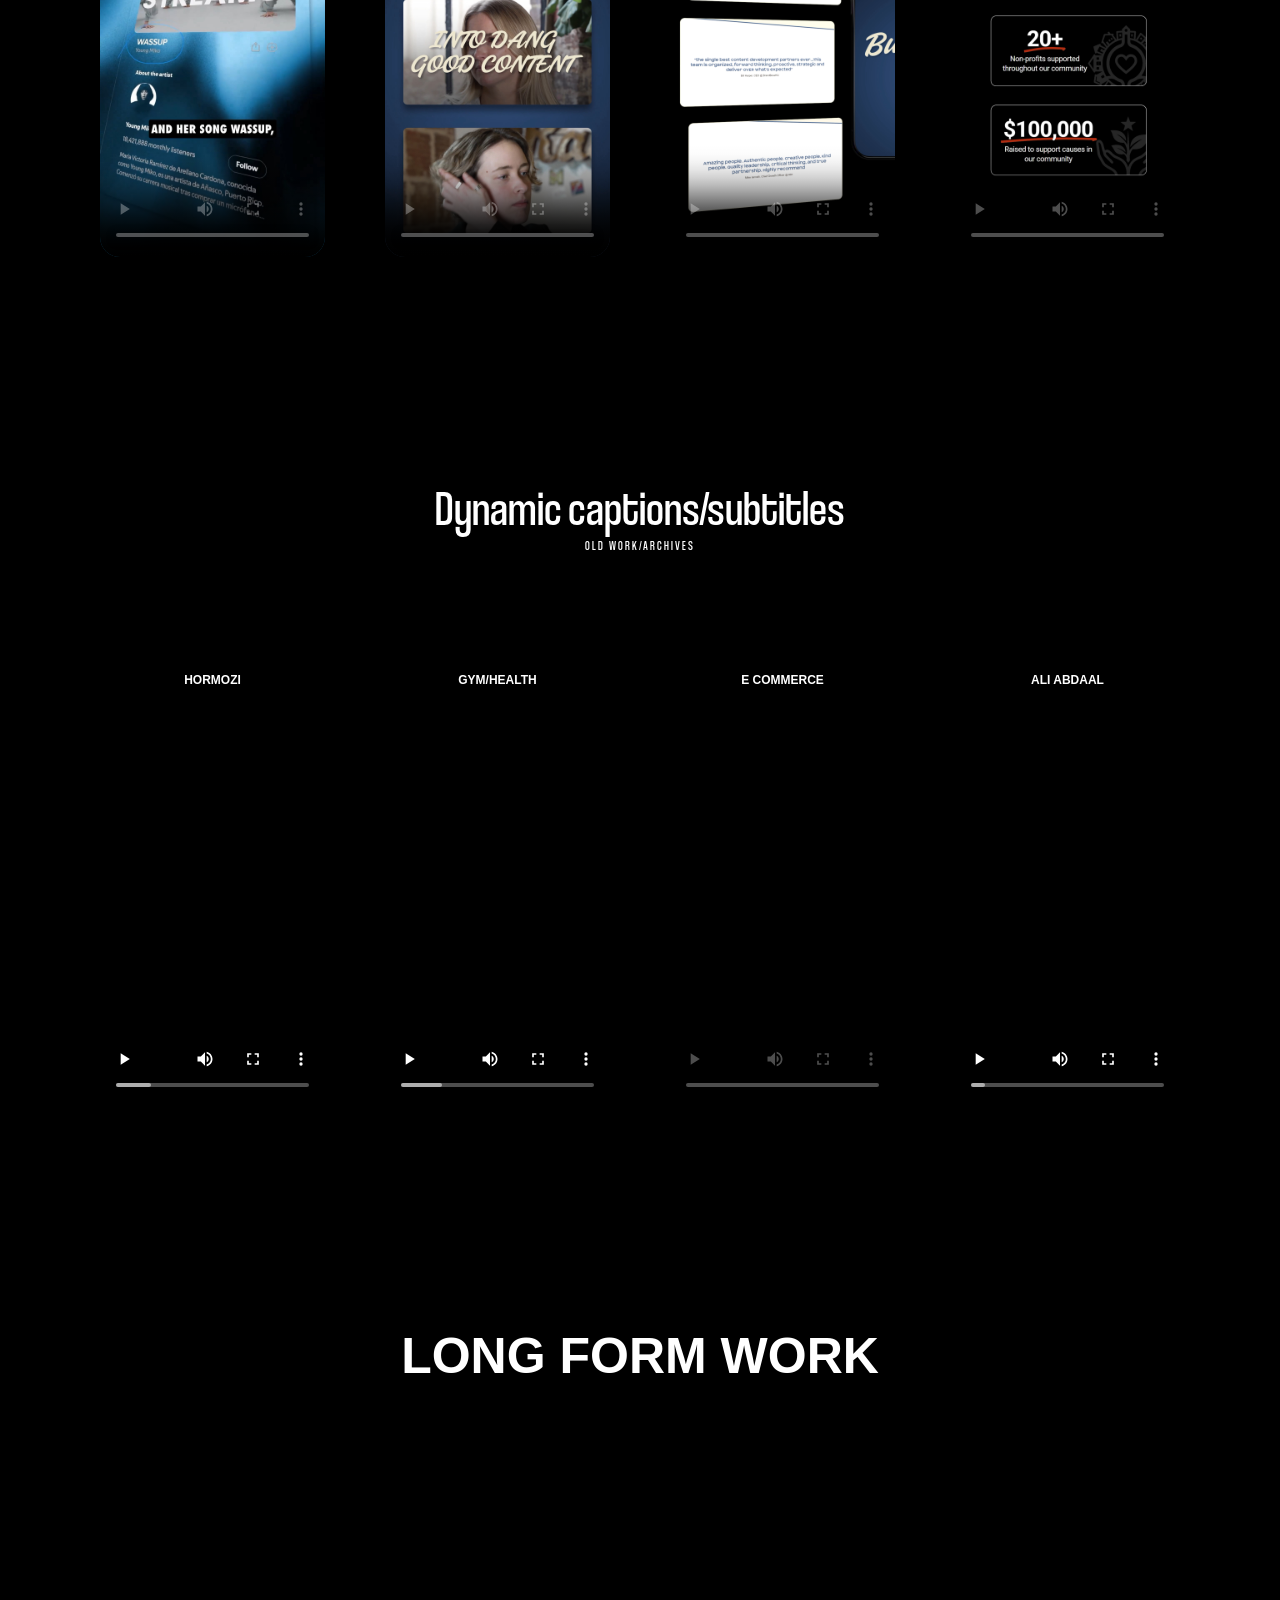
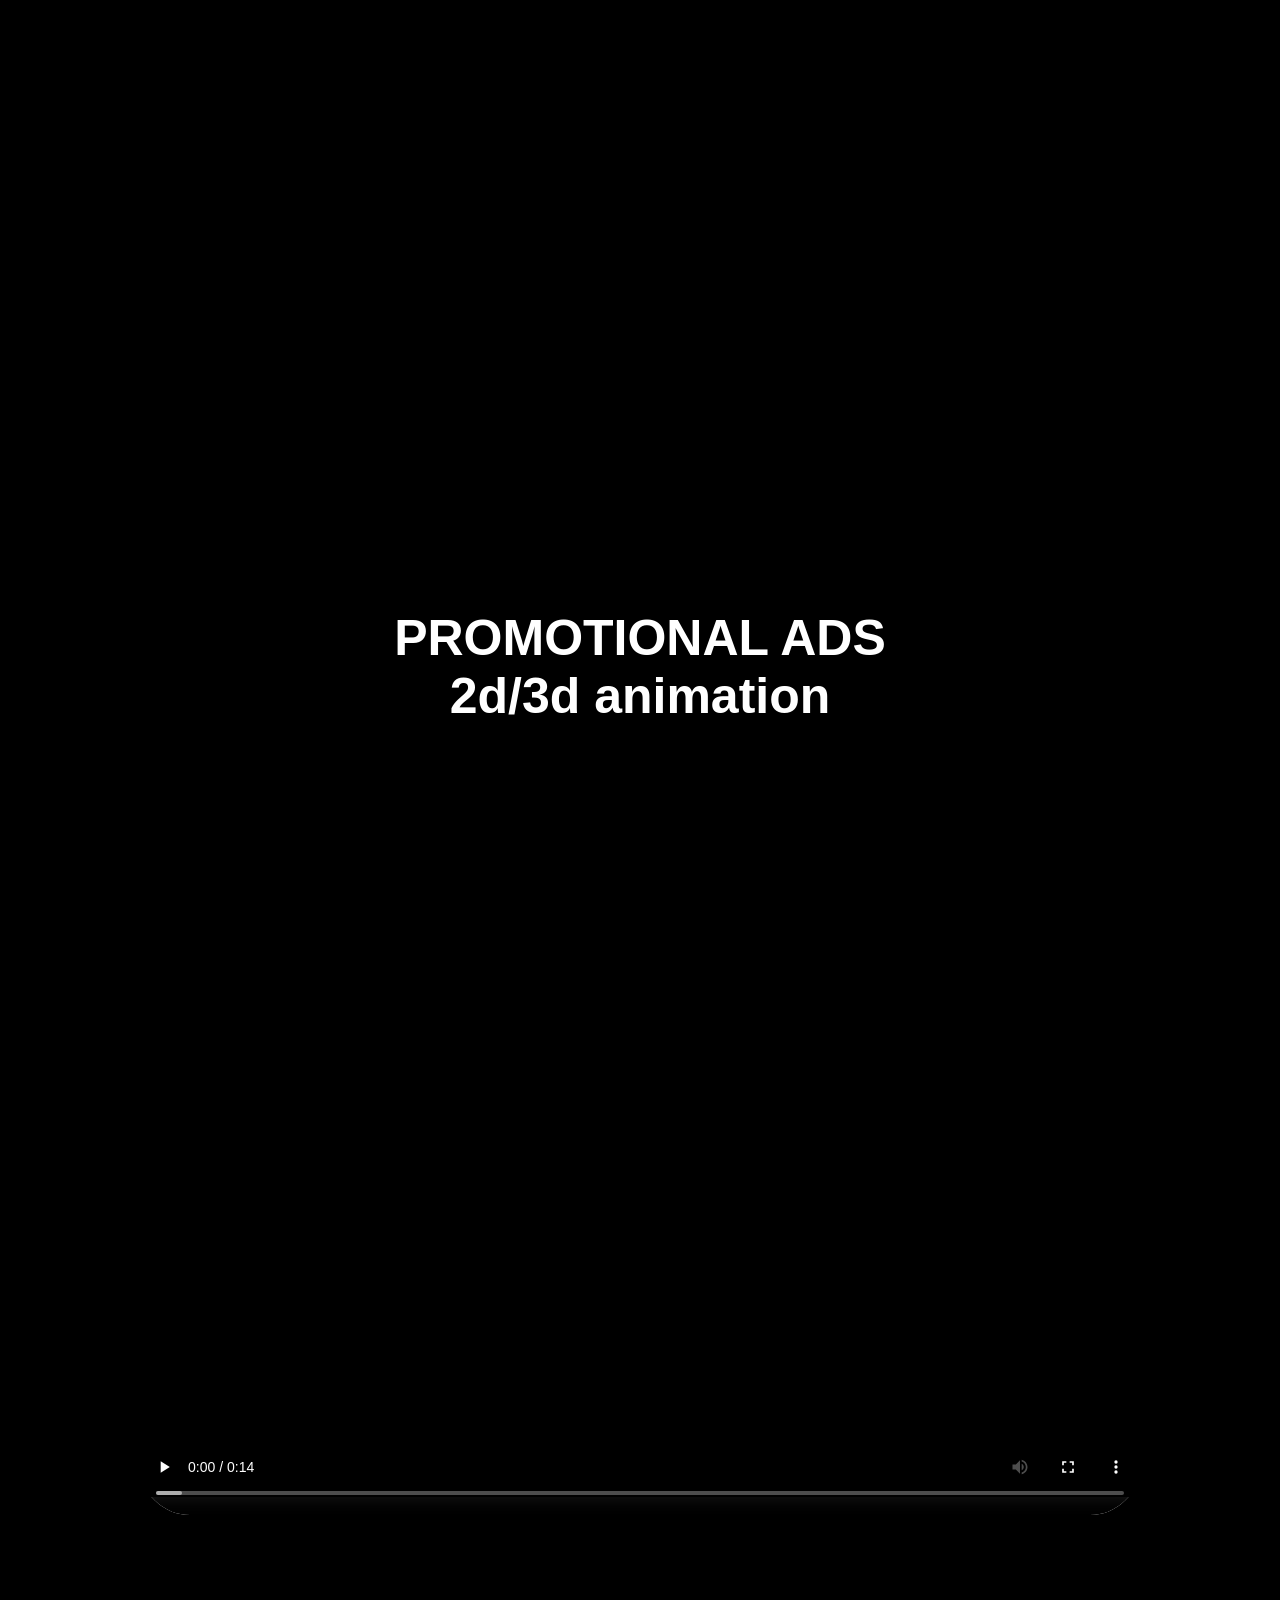
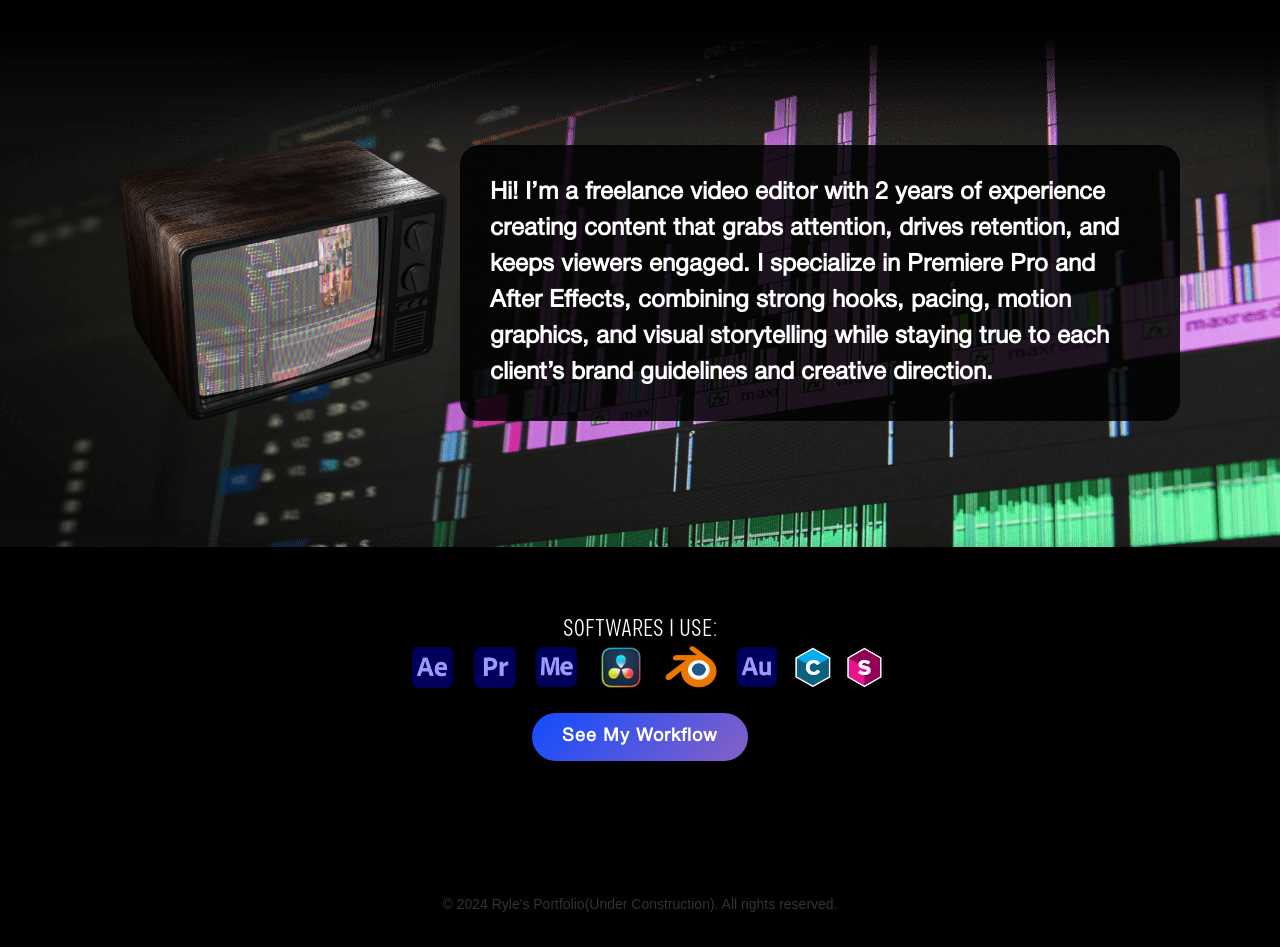
==== commit 1a74b619: "Update index.html" ====
--- a/index.html
+++ b/index.html
@@ -25,7 +25,7 @@
     <div class="vidbgfr">
         <video autoplay loop muted playsinline class="BackgroundVideo">
             <source src="IMAGES/Main 2 1 720p.mp4" type="video/mp4" media="(max-width: 768px)">
-            <source src="IMAGES/Main 2 1.mp4" type="video/mp4" alt="background video">
+            <source src="IMAGES/Main 2 1.mp4" type="video/mp4">
         </video>
         </div>
 
@@ -76,7 +76,7 @@
                     </div>
                 <video loop class="second" playsinline preload="metadata" poster="IMAGES/SAAS/thmbnl/Burt's Clean Bts.mp4_snapshot_00.05.874.jpg" 
                 controls controlsList="nodownload" oncontextmenu="return false;">
-                    <source src="IMAGES/SAAS/Burt's Clean Bts.mp4" type="video/mp4">
+                    <source src="IMAGES/SAAS/Burt's Clean Bts.mp4.mp4" type="video/mp4">
                     Your browser does not support the video tag.
                 </video>
                 </div>
@@ -120,7 +120,8 @@
                     <div class="overlaytext">
                         <h1>HORMOZI</h1>
                     </div>
-                <video loop class="first" playsinline preload="metadata" controls controlsList="nodownload" oncontextmenu="return false;">
+                <video loop class="first" playsinline preload="metadata" poster="IMAGES/SAAS/thmbnl/Renders-thmbnl.jpg"
+                controls controlsList="nodownload" oncontextmenu="return false;">
                     <source src="IMAGES/Renders.webm" type="video/mp4">
                     Your browser does not support the video tag.
                 </video>
@@ -130,7 +131,8 @@
                     <div class="overlaytext">
                         <h1>GYM/HEALTH</h1>
                     </div>
-                <video loop class="second" playsinline preload="metadata" controls controlsList="nodownload" oncontextmenu="return false;">
+                <video loop class="second" playsinline preload="metadata" poster="IMAGES/SAAS/thmbnl/Gym7-thmbnl.jpg"
+                controls controlsList="nodownload" oncontextmenu="return false;">
                     <source src="IMAGES/Gym7.webm" type="video/webm">
                     Your browser does not support the video tag.
                 </video>
@@ -140,7 +142,8 @@
                     <div class="overlaytext">
                         <h1>E&nbspCOMMERCE</h1>
                     </div>
-                <video loop class="third" playsinline preload="metadata" controls controlsList="nodownload" oncontextmenu="return false;">
+                <video loop class="third" playsinline preload="metadata" poster="IMAGES/SAAS/thmbnl/Video4revs1-thmbnl.jpg"
+                controls controlsList="nodownload" oncontextmenu="return false;">
                     <source src="IMAGES/Video4revs1.webm" type="video/mp4">
                     Your browser does not support the video tag.
                 </video>
@@ -150,7 +153,8 @@
                     <div class="overlaytext">
                         <h1>Ali&nbspAbdaal</h1>
                     </div>
-                <video loop class="fourth" playsinline preload="metadata" controls controlsList="nodownload" oncontextmenu="return false;">
+                <video loop class="fourth" playsinline preload="metadata" poster="IMAGES/SAAS/thmbnl/hgfali2-thmbnl.jpg"
+                controls controlsList="nodownload" oncontextmenu="return false;">
                     <source src="./IMAGES/Hgfali2.webm" type="video/webm">
                     Your browser does not support the video tag.
                 </video>
@@ -215,5 +219,3 @@
 
 </body>
 </html>
-
-
